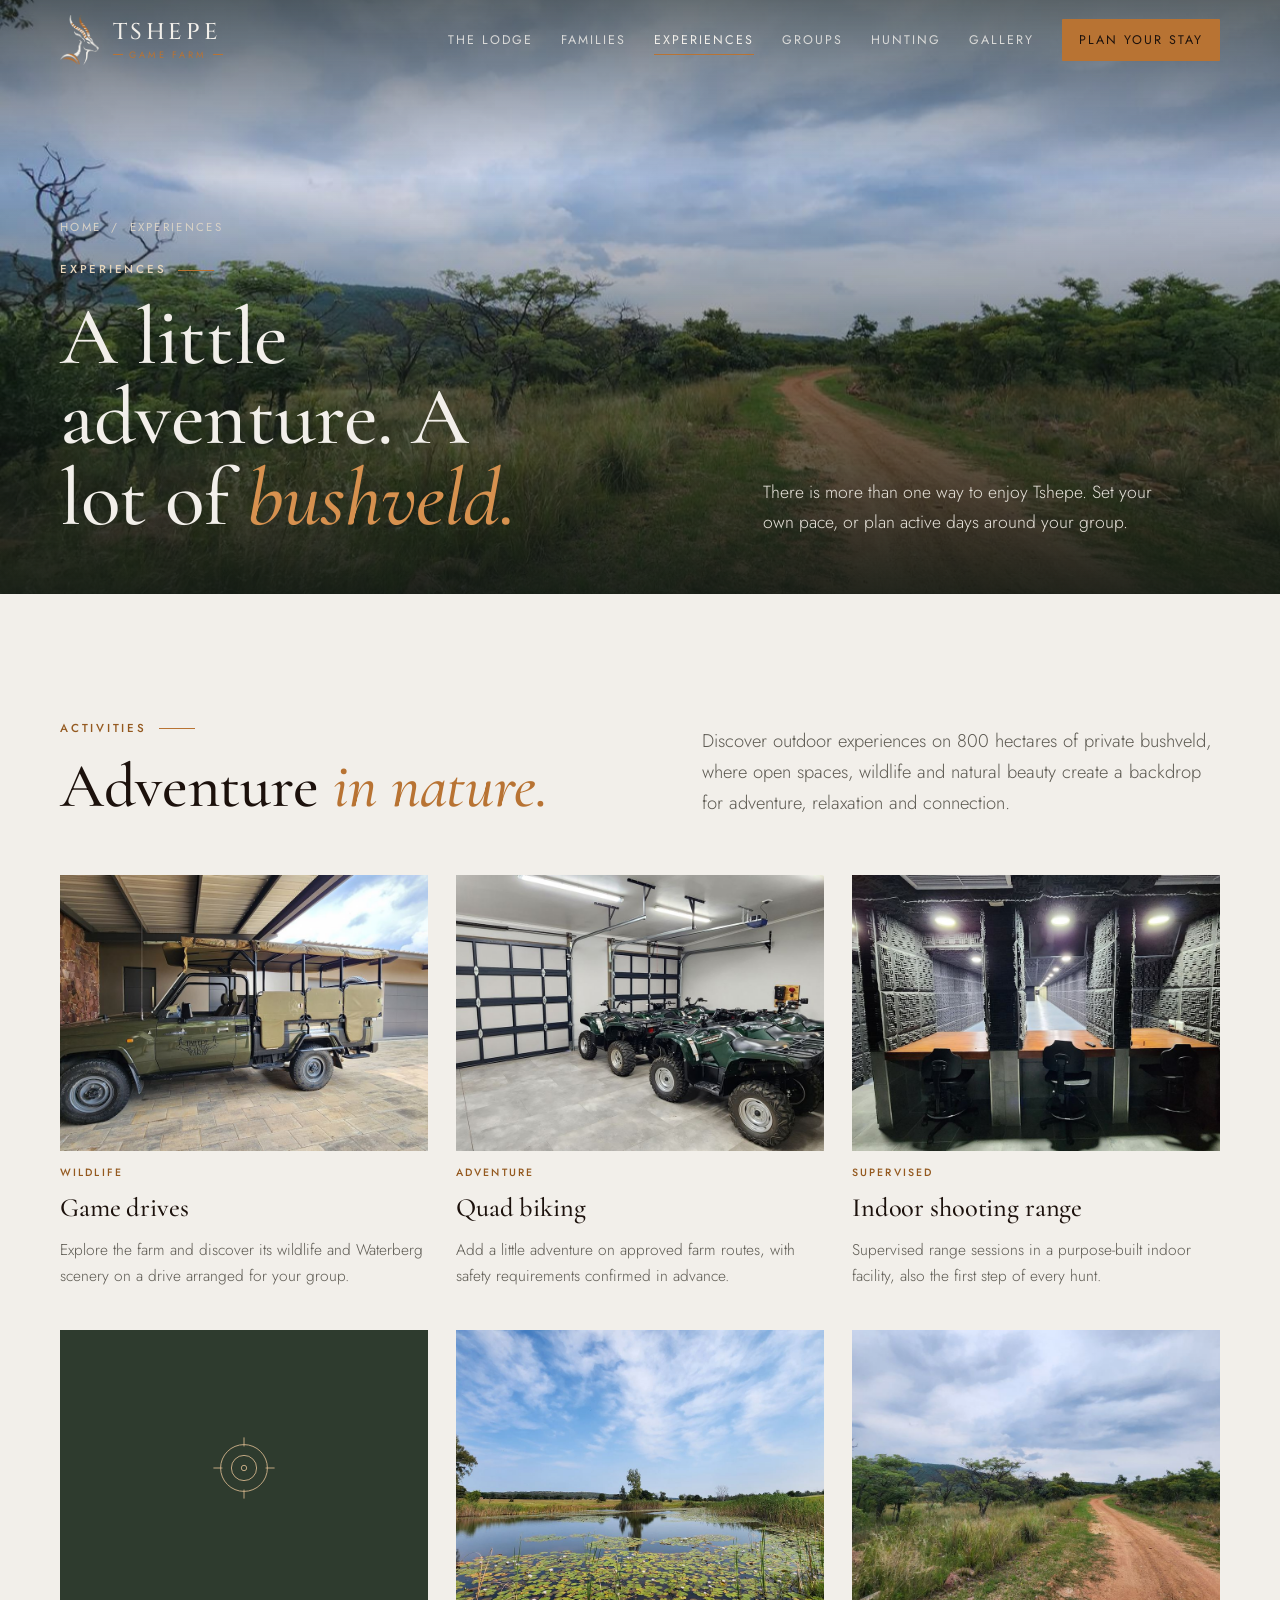
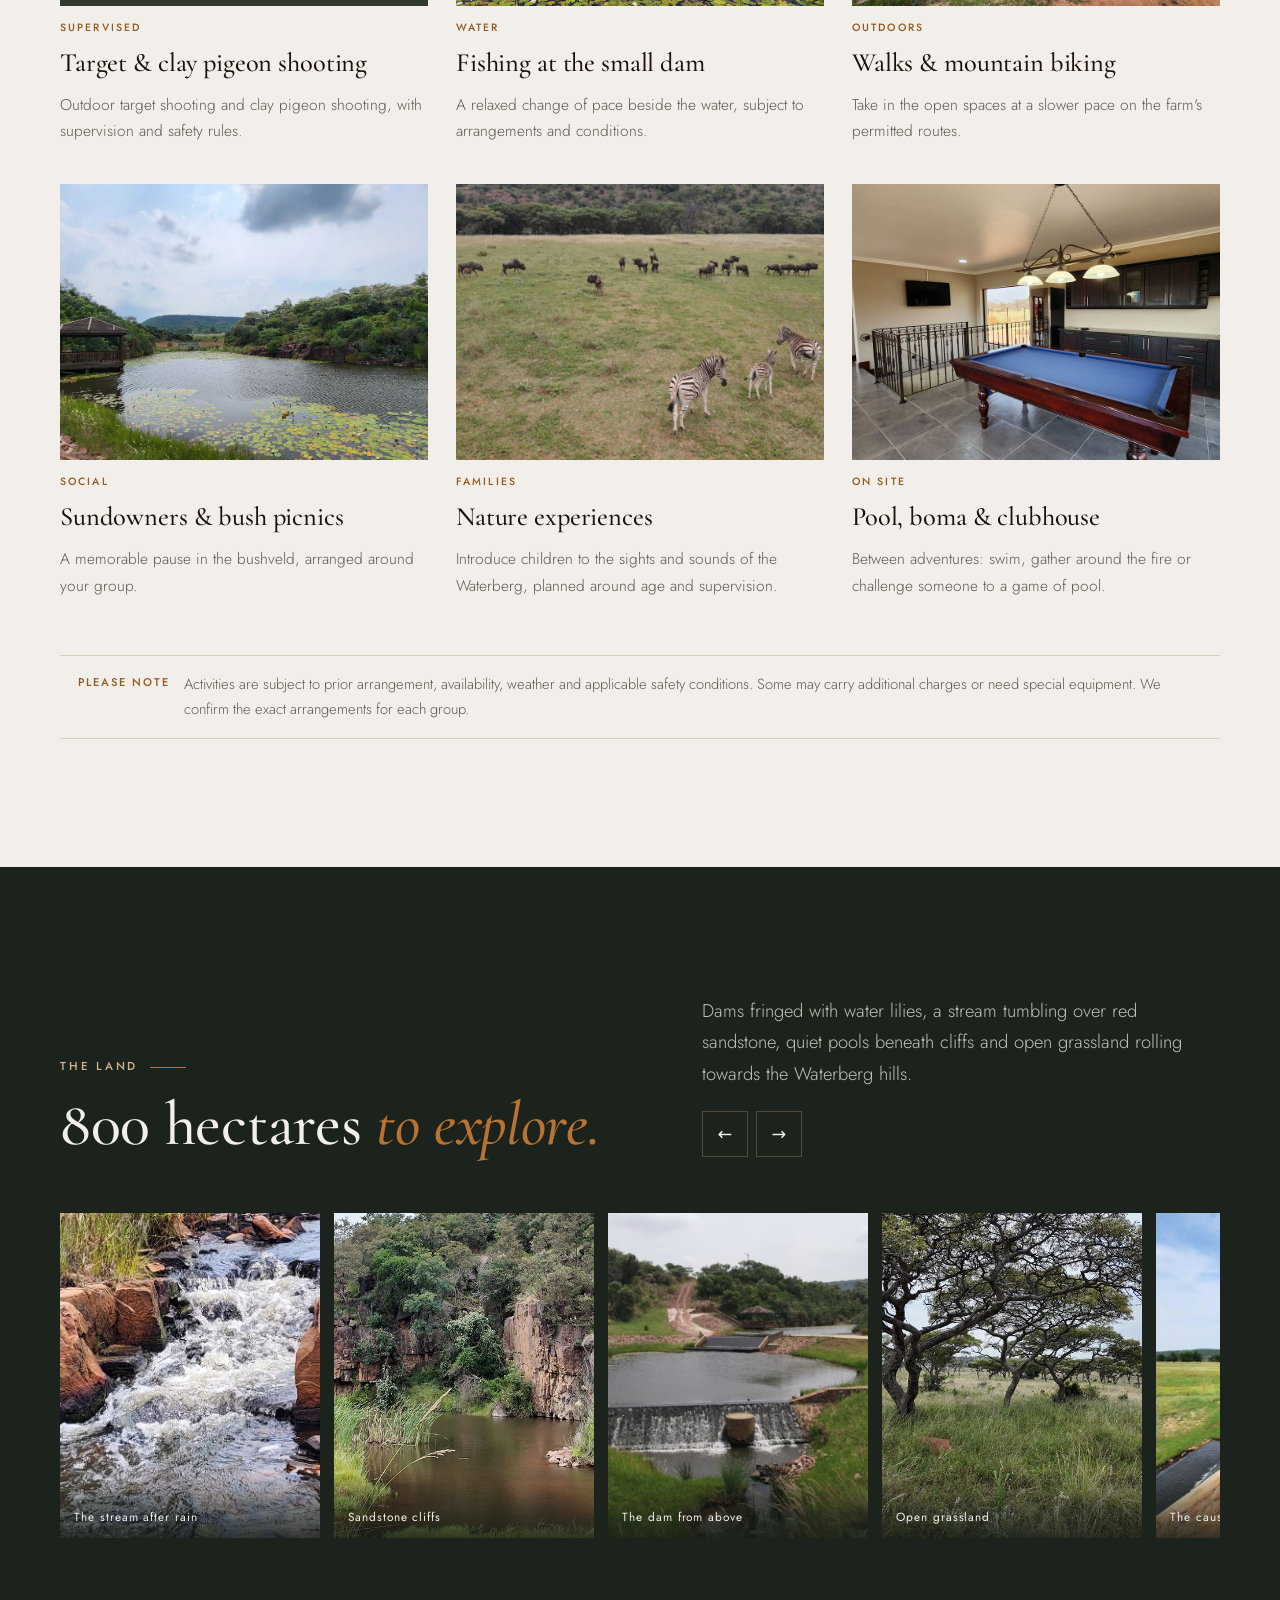
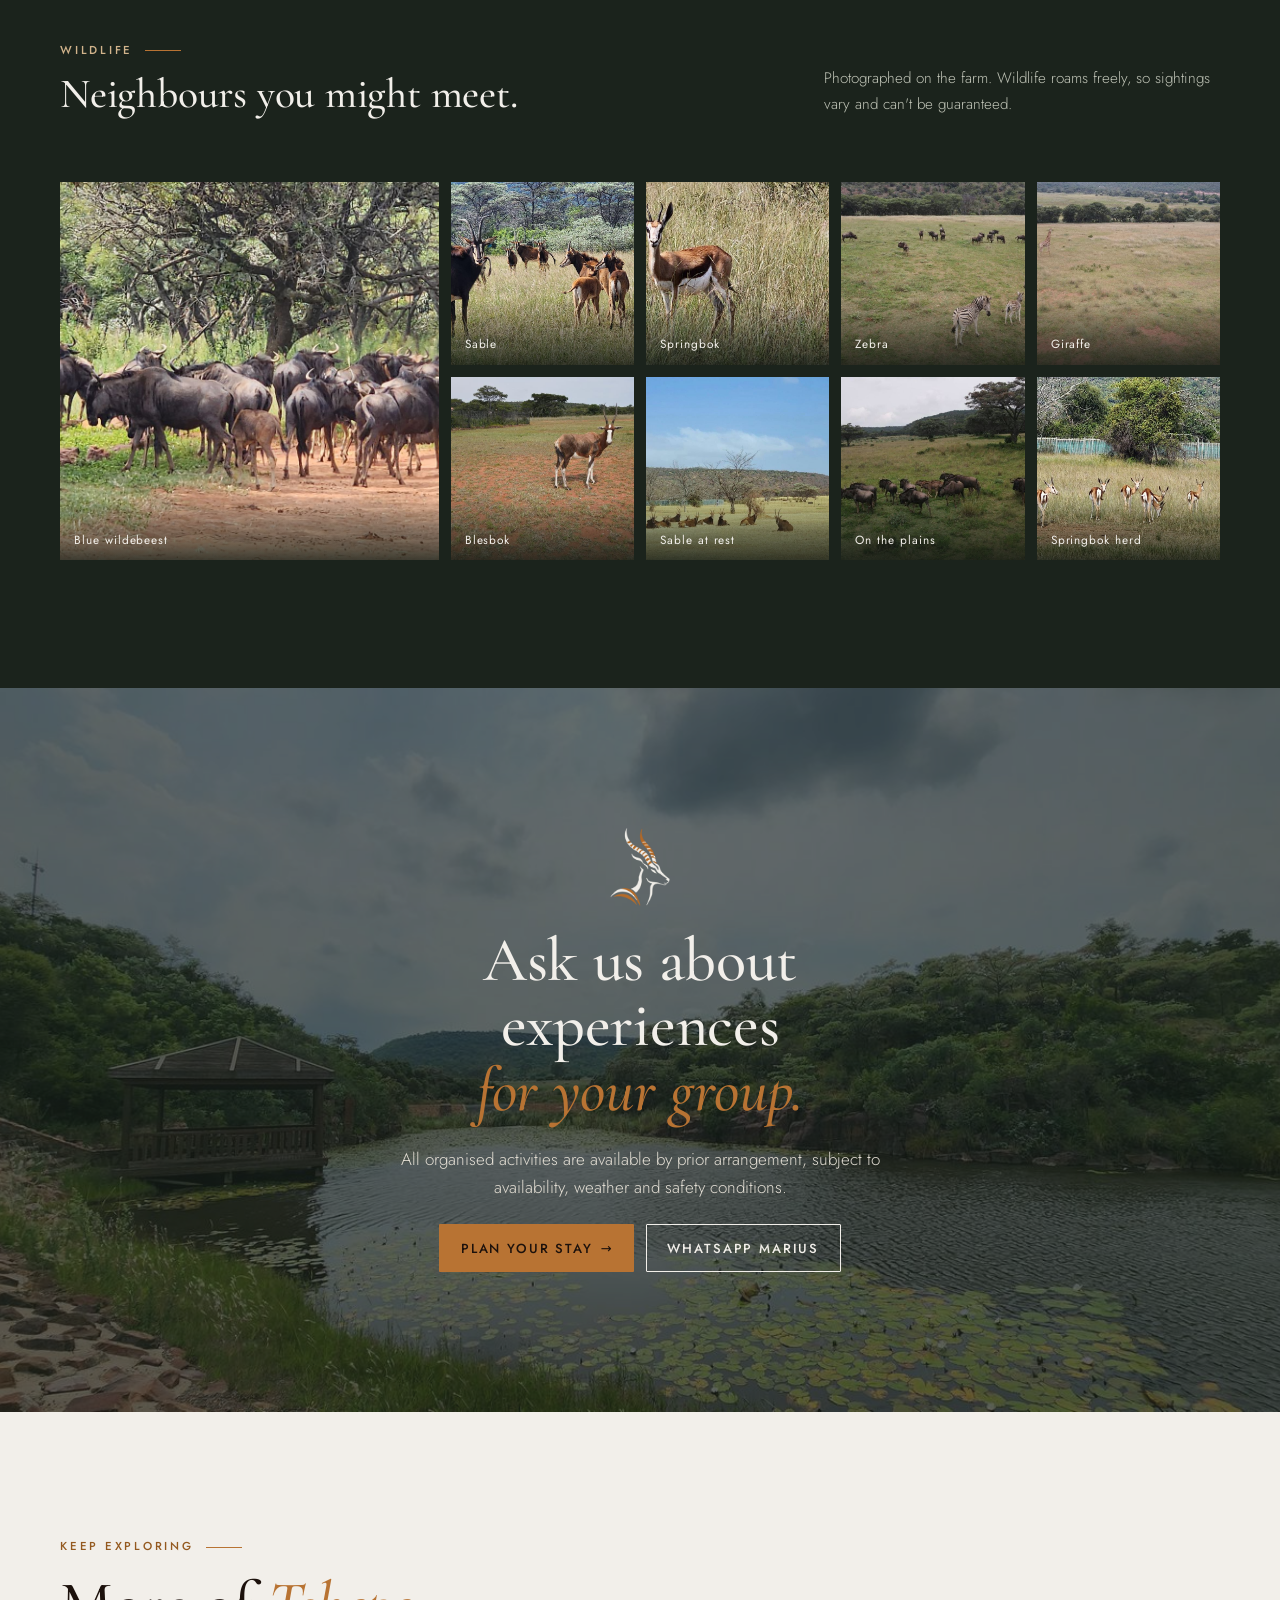
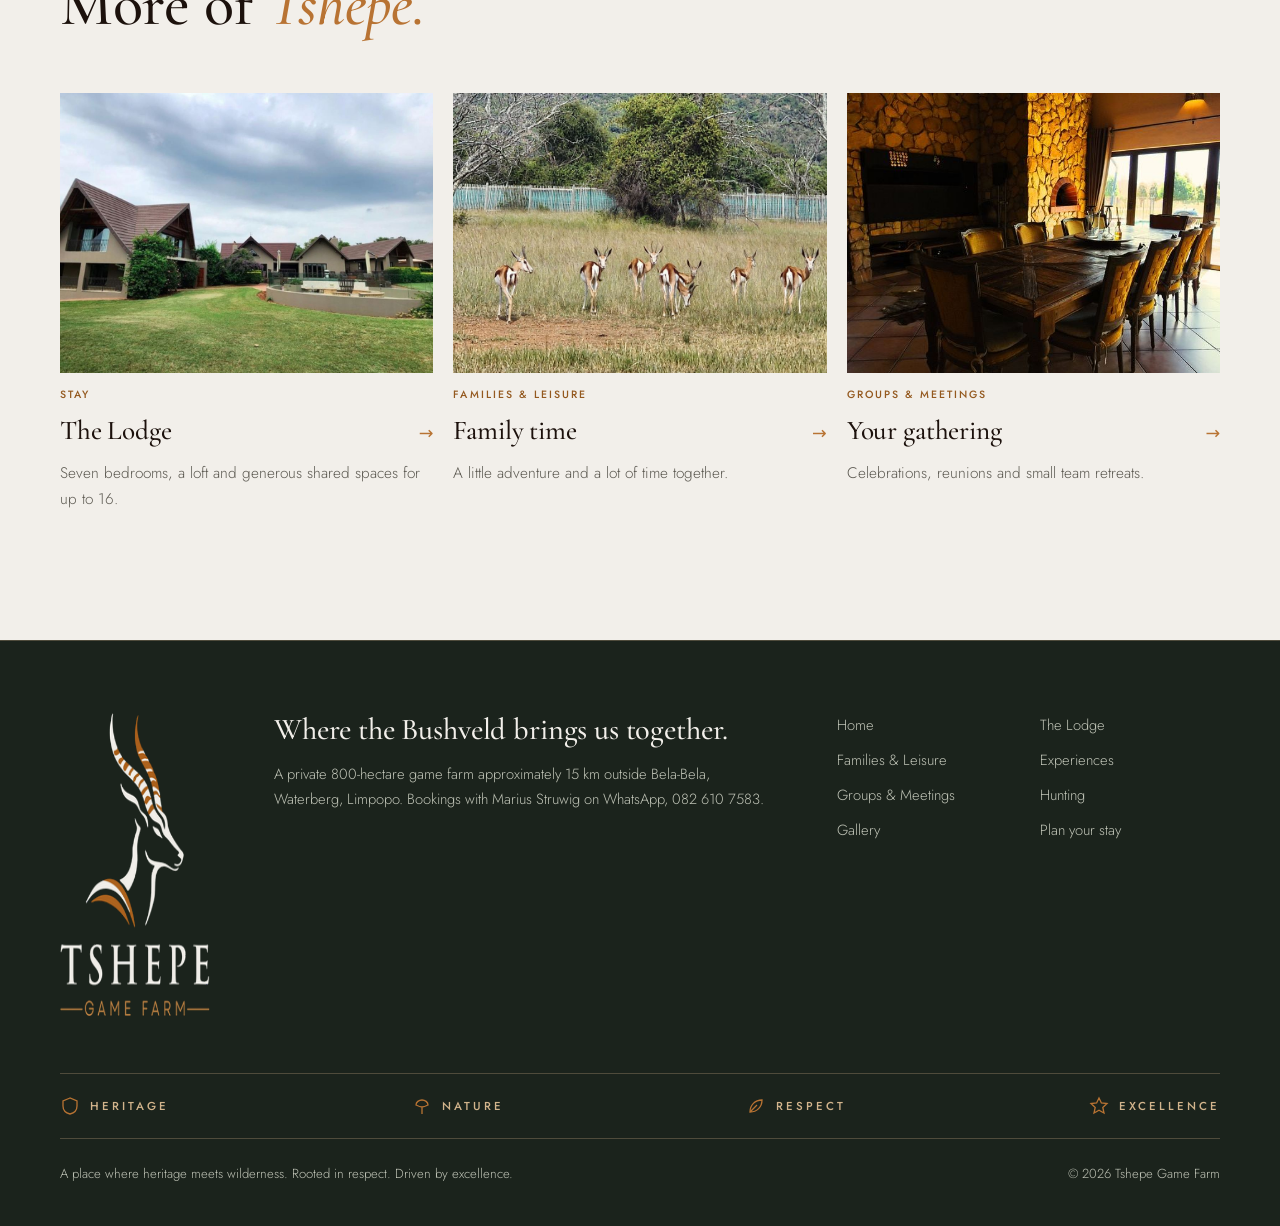
==== experiences.html @ 6b998933 "Add files via upload" ====
<!doctype html>
<html lang="en">
<head>
<meta charset="utf-8">
<meta name="viewport" content="width=device-width, initial-scale=1, viewport-fit=cover">
<title>Experiences · Tshepe Game Farm</title>
<meta name="description" content="Game drives, quad biking, walks, mountain biking, fishing, indoor and outdoor shooting, sundowners and bush picnics on 800 hectares of private Waterberg bushveld.">
<link rel="preconnect" href="https://fonts.googleapis.com">
<link rel="preconnect" href="https://fonts.gstatic.com" crossorigin>
<link rel="stylesheet" href="https://fonts.googleapis.com/css2?family=Cinzel:wght@400;500;600&family=Cormorant+Garamond:ital,wght@0,500;0,600;1,500;1,600&family=Jost:wght@300;400;500&display=swap">
<link rel="stylesheet" href="assets/site.css">
<link rel="icon" type="image/png" href="img/emblem-dark.png">
</head>
<body>
<header class="site-head" id="head">
  <div class="wrap head-row">
    <a class="brand" href="index.html" aria-label="Tshepe Game Farm home"><img src="img/emblem-dark.png" alt="" width="166" height="215"><span><b>TSHEPE</b><small>Game Farm</small></span></a>
    <nav class="nav" aria-label="Main">
      <a href="lodge.html">The Lodge</a>
      <a href="families.html">Families</a>
      <a href="experiences.html" aria-current="page">Experiences</a>
      <a href="groups.html">Groups</a>
      <a href="hunting.html">Hunting</a>
      <a href="gallery.html">Gallery</a>
      <a class="btn btn-copper" href="plan.html">Plan your stay</a>
    </nav>
    <button class="menu-btn" id="menuBtn" aria-expanded="false" aria-controls="drawer"><i></i><span>MENU</span></button>
  </div>
  <div class="drawer" id="drawer" hidden><div class="wrap"><a href="index.html">Home</a><a href="lodge.html">The Lodge</a><a href="families.html">Families</a><a href="experiences.html" aria-current="page">Experiences</a><a href="groups.html">Groups</a><a href="hunting.html">Hunting</a><a href="gallery.html">Gallery</a><a href="plan.html">Plan your stay</a></div></div>
</header>
<main id="top">
<section class="subhero" aria-label="Experiences">
  <img src="img/track.jpg" alt="Red dirt track through bushveld grass and trees" fetchpriority="high">
  <div class="wrap">
    <div>
      <nav class="crumbs" aria-label="Breadcrumb"><a href="index.html">Home</a><span>/</span><span>Experiences</span></nav>
      <span class="eyebrow">Experiences</span>
      <h1>A little adventure. A lot of <em>bushveld.</em></h1>
    </div>
    <p>There is more than one way to enjoy Tshepe. Set your own pace, or plan active days around your group.</p>
  </div>
</section>
<section class="band light" aria-labelledby="actH">
  <div class="wrap">
    <div class="sec-head">
      <div><span class="eyebrow">Activities</span><h2 id="actH">Adventure <em class="ac">in nature.</em></h2></div>
      <p class="lede">Discover outdoor experiences on 800 hectares of private bushveld, where open spaces, wildlife and natural beauty create a backdrop for adventure, relaxation and connection.</p>
    </div>
    <div class="exp-grid">
        <article class="exp"><figure class="ph"><img loading="lazy" src="img/game-vehicle.jpg" alt="Open game-viewing vehicle parked under a carport" width="1200" height="676" loading="lazy"></figure><span class="k">Wildlife</span><h3>Game drives</h3><p>Explore the farm and discover its wildlife and Waterberg scenery on a drive arranged for your group.</p></article>
        <article class="exp"><figure class="ph"><img loading="lazy" src="img/quads.jpg" alt="Row of green quad bikes in the farm garage" width="1200" height="676" loading="lazy"></figure><span class="k">Adventure</span><h3>Quad biking</h3><p>Add a little adventure on approved farm routes, with safety requirements confirmed in advance.</p></article>
        <article class="exp"><figure class="ph"><img loading="lazy" src="img/range.jpg" alt="Indoor shooting range with padded booths and acoustic wall panels" width="1200" height="676" loading="lazy"></figure><span class="k">Supervised</span><h3>Indoor shooting range</h3><p>Supervised range sessions in a purpose-built indoor facility, also the first step of every hunt.</p></article>
        <article class="exp"><figure class="ph icon-only"><svg viewBox="0 0 80 80" aria-hidden="true"><circle cx="40" cy="40" r="26"/><circle cx="40" cy="40" r="14"/><circle cx="40" cy="40" r="3"/><path d="M40 6v10M40 64v10M6 40h10M64 40h10"/></svg></figure><span class="k">Supervised</span><h3>Target &amp; clay pigeon shooting</h3><p>Outdoor target shooting and clay pigeon shooting, with supervision and safety rules.</p></article>
        <article class="exp"><figure class="ph"><img loading="lazy" src="img/lily-dam.jpg" alt="Dam covered in water lilies under a wide sky" width="1400" height="788" loading="lazy"></figure><span class="k">Water</span><h3>Fishing at the small dam</h3><p>A relaxed change of pace beside the water, subject to arrangements and conditions.</p></article>
        <article class="exp"><figure class="ph"><img loading="lazy" src="img/track.jpg" alt="Red dirt track through bushveld grass and trees" width="1200" height="676" loading="lazy"></figure><span class="k">Outdoors</span><h3>Walks &amp; mountain biking</h3><p>Take in the open spaces at a slower pace on the farm's permitted routes.</p></article>
        <article class="exp"><figure class="ph"><img loading="lazy" src="img/gazebo-dam.jpg" alt="Gazebo on the dam wall with hills beyond" width="1200" height="676" loading="lazy"></figure><span class="k">Social</span><h3>Sundowners &amp; bush picnics</h3><p>A memorable pause in the bushveld, arranged around your group.</p></article>
        <article class="exp"><figure class="ph"><img loading="lazy" src="img/zebra.jpg" alt="Zebra and foal on open grassland with wildebeest behind" width="1200" height="674" loading="lazy"></figure><span class="k">Families</span><h3>Nature experiences</h3><p>Introduce children to the sights and sounds of the Waterberg, planned around age and supervision.</p></article>
        <article class="exp"><figure class="ph"><img loading="lazy" src="img/clubhouse.jpg" alt="Clubhouse with pool table" width="1200" height="676" loading="lazy"></figure><span class="k">On site</span><h3>Pool, boma &amp; clubhouse</h3><p>Between adventures: swim, gather around the fire or challenge someone to a game of pool.</p></article>
      </div>
    <div class="note" style="margin-top:56px"><b>Please note</b><span>Activities are subject to prior arrangement, availability, weather and applicable safety conditions. Some may carry additional charges or need special equipment. We confirm the exact arrangements for each group.</span></div>
  </div>
</section>
<section class="band dark deep" aria-labelledby="landH">
  <div class="wrap">
    <div data-rail>
  <div class="sec-head">
    <div><span class="eyebrow">The Land</span><h2>800 hectares <em class="ac">to explore.</em></h2></div>
    <div style="gap:22px"><p class="lede">Dams fringed with water lilies, a stream tumbling over red sandstone, quiet pools beneath cliffs and open grassland rolling towards the Waterberg hills.</p>
    <div class="rail-ctrl"><button type="button" data-prev aria-label="Previous photos">←</button><button type="button" data-next aria-label="Next photos">→</button></div></div>
  </div>
  <div class="land-rail" tabindex="0" aria-label="Photos of the farm landscape">
        <figure class="ph"><img src="img/cascade.jpg" alt="Water cascading over red boulders" width="1200" height="676" loading="lazy" style="object-position:40% 50%"><figcaption>The stream after rain</figcaption></figure>
        <figure class="ph"><img src="img/cliffs.jpg" alt="Pool beneath red sandstone cliffs" width="1000" height="563" loading="lazy"><figcaption>Sandstone cliffs</figcaption></figure>
        <figure class="ph"><img src="img/aerial-weir.jpg" alt="Aerial view of a dam with a stepped weir" width="1400" height="781" loading="lazy" style="object-position:55% 50%"><figcaption>The dam from above</figcaption></figure>
        <figure class="ph"><img src="img/acacia.jpg" alt="Spreading acacia tree in grassland" width="1000" height="563" loading="lazy"><figcaption>Open grassland</figcaption></figure>
        <figure class="ph"><img src="img/causeway.jpg" alt="Causeway crossing beside a dam" width="1200" height="672" loading="lazy"><figcaption>The causeway</figcaption></figure>
        <figure class="ph"><img src="img/river.jpg" alt="Calm river reflecting trees and sky" width="1200" height="674" loading="lazy"><figcaption>Still water</figcaption></figure>
        <figure class="ph"><img src="img/hills.jpg" alt="Grassland with bush-covered hills" width="1400" height="788" loading="lazy"><figcaption>Towards the hills</figcaption></figure>
        <figure class="ph"><img src="img/weir.jpg" alt="Small weir below a rocky ridge" width="1200" height="676" loading="lazy"><figcaption>The weir</figcaption></figure>
      </div>
</div>
    <div class="wild-head">
      <div style="display:flex;flex-direction:column;gap:14px"><span class="eyebrow">Wildlife</span><h3 style="font-size:clamp(1.9rem,3.4vw,2.6rem)">Neighbours you might meet.</h3></div>
      <p class="muted" style="max-width:44ch;font-size:.95rem">Photographed on the farm. Wildlife roams freely, so sightings vary and can't be guaranteed.</p>
    </div>
    <div class="wild">
        <figure class="ph"><img src="img/wildebeest.jpg" alt="Herd of blue wildebeest gathered under trees" width="1400" height="788" loading="lazy"><figcaption>Blue wildebeest</figcaption></figure>
        <figure class="ph"><img src="img/sable-herd.jpg" alt="Sable antelope with a herd of females" width="1200" height="676" loading="lazy"><figcaption>Sable</figcaption></figure>
        <figure class="ph"><img src="img/springbok.jpg" alt="Springbok in tall grass" width="1000" height="563" loading="lazy"><figcaption>Springbok</figcaption></figure>
        <figure class="ph"><img src="img/zebra.jpg" alt="Zebra mare and foal" width="1200" height="674" loading="lazy"><figcaption>Zebra</figcaption></figure>
        <figure class="ph"><img src="img/giraffe.jpg" alt="Giraffe on open grassland" width="1000" height="562" loading="lazy"><figcaption>Giraffe</figcaption></figure>
        <figure class="ph"><img src="img/blesbok.jpg" alt="Blesbok on red earth" width="1000" height="562" loading="lazy"><figcaption>Blesbok</figcaption></figure>
        <figure class="ph"><img src="img/sable-rest.jpg" alt="Sable resting in a sunny clearing" width="1200" height="672" loading="lazy"><figcaption>Sable at rest</figcaption></figure>
        <figure class="ph"><img src="img/wildebeest-plain.jpg" alt="Wildebeest grazing on the plains" width="1200" height="667" loading="lazy"><figcaption>On the plains</figcaption></figure>
        <figure class="ph"><img src="img/springbok-herd.jpg" alt="Springbok herd" width="1200" height="676" loading="lazy"><figcaption>Springbok herd</figcaption></figure>
      </div>
  </div>
</section>
<section class="cta-band" aria-label="Plan your stay">
  <img src="img/gazebo-dam.jpg" alt="" loading="lazy">
  <div class="wrap">
    <img src="img/emblem-dark.png" alt="" width="60" style="width:60px">
    <h2>Ask us about experiences <em class="ac">for your group.</em></h2>
    <p>All organised activities are available by prior arrangement, subject to availability, weather and safety conditions.</p>
    <div class="hero-actions">
      <a class="btn btn-copper arrow" href="plan.html">Plan your stay</a>
      <a class="btn btn-line" href="https://wa.me/27826107583" target="_blank" rel="noopener">WhatsApp Marius</a>
    </div>
  </div>
</section>
<section class="band light" aria-labelledby="moreH">
  <div class="wrap">
    <div class="sec-head"><div><span class="eyebrow">Keep exploring</span><h2 id="moreH">More of <em class="ac">Tshepe.</em></h2></div></div>
    <div class="cards"><a class="card wide" href="lodge.html"><figure class="ph"><img src="img/lodge-front.jpg" alt="The lodge across the lawn" loading="lazy"></figure><span class="k">Stay</span><h3>The Lodge</h3><p>Seven bedrooms, a loft and generous shared spaces for up to 16.</p></a><a class="card wide" href="families.html"><figure class="ph"><img src="img/springbok-herd.jpg" alt="Springbok in the grassland" loading="lazy"></figure><span class="k">Families &amp; leisure</span><h3>Family time</h3><p>A little adventure and a lot of time together.</p></a><a class="card wide" href="groups.html"><figure class="ph"><img src="img/dining.jpg" alt="Long dining table" loading="lazy"></figure><span class="k">Groups &amp; meetings</span><h3>Your gathering</h3><p>Celebrations, reunions and small team retreats.</p></a></div>
  </div>
</section>
</main>
<footer>
  <div class="wrap">
    <div class="foot">
      <img class="logo" src="img/logo-dark.png" alt="Tshepe Game Farm" width="251" height="304" loading="lazy">
      <div>
        <h4>Where the Bushveld brings us together.</h4>
        <p>A private 800-hectare game farm approximately 15 km outside Bela-Bela, Waterberg, Limpopo. Bookings with Marius Struwig on WhatsApp, 082 610 7583.</p>
      </div>
      <nav aria-label="Footer"><a href="index.html">Home</a><a href="lodge.html">The Lodge</a><a href="families.html">Families &amp; Leisure</a><a href="experiences.html">Experiences</a><a href="groups.html">Groups &amp; Meetings</a><a href="hunting.html">Hunting</a><a href="gallery.html">Gallery</a><a href="plan.html">Plan your stay</a></nav>
    </div>
    <div class="values">
      <span><svg viewBox="0 0 20 20" aria-hidden="true"><path d="M10 2 3 5v5c0 4 3 7 7 8 4-1 7-4 7-8V5z"/></svg>Heritage</span>
      <span><svg viewBox="0 0 20 20" aria-hidden="true"><path d="M10 18v-7M4 9c0-3 3-5 6-5s6 2 6 5c-2 1-4 2-6 2S6 10 4 9z"/></svg>Nature</span>
      <span><svg viewBox="0 0 20 20" aria-hidden="true"><path d="M4 16c0-7 5-12 12-12 0 7-5 12-12 12zM4 16l7-7"/></svg>Respect</span>
      <span><svg viewBox="0 0 20 20" aria-hidden="true"><path d="m10 2 2.4 5 5.6.6-4.2 3.8 1.2 5.6L10 14.2 5 17l1.2-5.6L2 7.6 7.6 7z"/></svg>Excellence</span>
    </div>
    <div class="legal"><span>A place where heritage meets wilderness. Rooted in respect. Driven by excellence.</span><span>© 2026 Tshepe Game Farm</span></div>
  </div>
</footer>
<div class="mbar" id="mbar">
  <a class="btn btn-line" href="https://wa.me/27826107583" target="_blank" rel="noopener" style="color:var(--cream)">WhatsApp</a>
  <a class="btn btn-copper" href="plan.html">Plan your stay</a>
</div>

<script src="assets/site.js"></script>
</body>
</html>
---- assets/site.css ----
/* Layout: follows the Tshepe CI and brochures. Dark bushveld-green bands alternate with natural cream panels, thin copper rules, Trajan-style wordmark,
   classical serif headlines with a copper italic accent word, light geometric body. Real farm photography carries every section. */
:root{
  --charcoal:#1a1a1a; --green:#2e3b2e; --green-deep:#232d24; --green-ink:#1b231c; --copper:#b87333; --copper-ink:#94591f;
  --tan:#d2b48c; --cream:#f2efea; --cream-2:#e9e3d8; --brown:#1c110c;
  --on-dark:#f2efea; --on-dark-muted:#bfc3b6; --on-light:#1c110c; --on-light-muted:#5d5a52;
  --rule-dark:rgba(210,180,140,.28); --rule-light:#d9cfbf;
  --f-brand:"Cinzel","Trajan Pro",Georgia,serif;
  --f-head:"Cormorant Garamond","Cormorant",Garamond,Georgia,serif;
  --f-body:"Jost","Garet","Futura","Century Gothic",system-ui,sans-serif;
  --wrap:1240px; --ease:cubic-bezier(.2,.7,.2,1);
  color-scheme:dark;
}
*{box-sizing:border-box}
[hidden]{display:none!important}
html{scroll-behavior:smooth;scroll-padding-top:84px}
body{background:var(--green-ink);color:var(--on-dark);font:300 1.0625rem/1.7 var(--f-body);-webkit-font-smoothing:antialiased}
body::before{content:"";position:fixed;inset:0 0 auto;height:env(safe-area-inset-top,0px);z-index:80;background:var(--green-ink)}
img{display:block;max-width:100%}
.wrap{max-width:var(--wrap);margin:0 auto;padding-left:max(18px,env(safe-area-inset-left,0px));padding-right:max(18px,env(safe-area-inset-right,0px))}
@media (min-width:760px){.wrap{padding-left:max(40px,env(safe-area-inset-left,0px));padding-right:max(40px,env(safe-area-inset-right,0px))}}
h1,h2,h3,h4{font-family:var(--f-head);font-weight:500;line-height:1.04;margin:0;text-wrap:balance;letter-spacing:-.005em}
h2{font-size:clamp(2.3rem,5vw,3.9rem)}
h3{font-size:clamp(1.5rem,2.2vw,1.9rem);line-height:1.1}
em.ac{font-style:italic;color:var(--accent,var(--copper))}
p{margin:0}
a{color:inherit}
:focus-visible{outline:2px solid var(--copper);outline-offset:3px}
@media (prefers-reduced-motion:reduce){html{scroll-behavior:auto}*,*::before,*::after{animation:none!important;transition:none!important}}

/* bands */
.dark{background:var(--green);color:var(--on-dark);--muted:var(--on-dark-muted);--rule:var(--rule-dark);--accent:var(--copper);--label:var(--tan);color-scheme:dark}
.deep{background:var(--green-ink)}
.light{background:var(--cream);color:var(--on-light);--muted:var(--on-light-muted);--rule:var(--rule-light);--accent:var(--copper);--label:var(--copper-ink);color-scheme:light}
.band{padding-block:clamp(72px,10vw,128px)}
.pattern{background-image:url("data:image/svg+xml,%3Csvg xmlns='http://www.w3.org/2000/svg' width='64' height='72' viewBox='0 0 64 72'%3E%3Cg fill='none' stroke='%23b87333' stroke-opacity='.16' stroke-width='1'%3E%3Cpath d='M16 6c5 6 5 14 0 20c-5-6-5-14 0-20z'/%3E%3Cpath d='M48 42c5 6 5 14 0 20c-5-6-5-14 0-20z'/%3E%3C/g%3E%3C/svg%3E")}

.eyebrow{display:inline-flex;align-items:center;gap:12px;font:500 .72rem/1.2 var(--f-body);letter-spacing:.24em;text-transform:uppercase;color:var(--label)}
.eyebrow::after{content:"";width:36px;height:1px;background:var(--accent)}
.lede{font-size:1.15rem;color:var(--muted);max-width:58ch}
.muted{color:var(--muted)}
.tagline{font:400 .76rem/1.6 var(--f-body);letter-spacing:.28em;text-transform:uppercase;color:var(--label)}
.btn{display:inline-flex;align-items:center;justify-content:center;gap:.6em;min-height:48px;padding:.85em 1.6em;font:500 .82rem/1 var(--f-body);letter-spacing:.14em;text-transform:uppercase;text-decoration:none;border:1px solid transparent;border-radius:1px;cursor:pointer;transition:background .25s,color .25s,border-color .25s,transform .25s var(--ease)}
.btn svg{width:16px;height:16px}
.btn-copper{background:var(--copper);color:var(--brown)}
.btn-copper:hover{background:#c8834a}
.btn-green{background:var(--green);color:var(--cream)}
.btn-green:hover{background:var(--green-deep)}
.btn-line{border-color:currentColor;color:inherit;background:transparent}
.btn-line:hover{background:rgba(242,239,234,.1)}
.light .btn-line:hover{background:rgba(28,17,12,.06)}
.arrow::after{content:"→";font-family:var(--f-body);letter-spacing:0;transition:transform .25s var(--ease)}
.arrow:hover::after{transform:translateX(4px)}
.note{display:flex;gap:14px;align-items:flex-start;padding:16px 18px;border-top:1px solid var(--rule);border-bottom:1px solid var(--rule);font-size:.92rem;color:var(--muted)}
.note b{flex:none;font:500 .7rem/1.9 var(--f-body);letter-spacing:.18em;text-transform:uppercase;color:var(--label)}
@media (max-width:560px){.note{flex-direction:column;gap:2px}}
.sec-head{display:grid;grid-template-columns:minmax(0,1.1fr) minmax(0,1fr);gap:22px 72px;align-items:end;margin-bottom:56px}
.sec-head > div{display:flex;flex-direction:column;gap:18px}
@media (max-width:860px){.sec-head{grid-template-columns:1fr;margin-bottom:40px}}
.ph{position:relative;overflow:hidden;background:var(--green-deep);margin:0}
.ph img{width:100%;height:100%;object-fit:cover;transition:transform 1.2s var(--ease)}
.ph:hover img{transform:scale(1.035)}
.ph figcaption{position:absolute;left:0;right:0;bottom:0;padding:36px 14px 12px;background:linear-gradient(transparent,rgba(20,26,20,.82));color:var(--cream);font:400 .74rem/1.4 var(--f-body);letter-spacing:.08em}

/* header */
.site-head{position:fixed;top:env(safe-area-inset-top,0px);left:0;right:0;z-index:70;transition:background .35s,border-color .35s,backdrop-filter .35s;border-bottom:1px solid transparent}
.site-head.solid{background:rgba(27,35,28,.94);backdrop-filter:blur(12px);border-bottom-color:var(--rule-dark)}
.head-row{display:flex;align-items:center;justify-content:space-between;gap:20px;min-height:80px}
.brand{display:flex;align-items:center;gap:14px;text-decoration:none;color:var(--cream)}
.brand img{height:50px;width:auto}
.brand span{display:flex;flex-direction:column;line-height:1}
.brand b{font:500 1.42rem/1 var(--f-brand);letter-spacing:.16em}
.brand small{display:flex;align-items:center;gap:6px;font:400 .58rem/1 var(--f-body);letter-spacing:.32em;text-transform:uppercase;color:var(--copper);margin-top:7px}
.brand small::before,.brand small::after{content:"";width:10px;height:1px;background:var(--copper)}
.nav{display:flex;align-items:center;gap:28px}
.nav a{font:400 .78rem var(--f-body);letter-spacing:.16em;text-transform:uppercase;text-decoration:none;color:rgba(242,239,234,.82);position:relative;padding-block:6px}
.nav a:not(.btn)::after{content:"";position:absolute;left:0;right:100%;bottom:0;height:1px;background:var(--copper);transition:right .3s var(--ease)}
.nav a:not(.btn):hover{color:var(--cream)}
.nav a:not(.btn):hover::after,.nav a.on::after{right:0}
.nav .btn{min-height:42px;padding:.7em 1.3em;color:var(--brown)}
.menu-btn{display:none;align-items:center;gap:10px;background:none;border:1px solid rgba(242,239,234,.4);color:var(--cream);min-height:42px;padding:0 14px;font:500 .72rem var(--f-body);letter-spacing:.2em;cursor:pointer}
.menu-btn i{display:block;width:18px;height:1px;background:currentColor;box-shadow:0 5px 0 currentColor,0 -5px 0 currentColor}
.drawer{background:var(--green-ink);border-top:1px solid var(--rule-dark);padding-block:8px 24px}
.drawer a{display:flex;justify-content:space-between;padding:15px 0;border-bottom:1px solid var(--rule-dark);text-decoration:none;font:500 1.5rem var(--f-head)}
.drawer a::after{content:"→";font:300 1rem var(--f-body);color:var(--copper)}
@media (max-width:1100px){.nav{display:none}.menu-btn{display:inline-flex}.site-head{background:rgba(27,35,28,.94)}}

/* hero */
.hero{position:relative;min-height:max(600px,min(100svh,980px));display:flex;align-items:flex-end;overflow:hidden;background:var(--green-ink);color:var(--cream)}
.slides{position:absolute;inset:0}
.slide{position:absolute;inset:0;opacity:0;transition:opacity 1.6s ease}
.slide.on{opacity:1}
.slide img{width:100%;height:100%;object-fit:cover;transform:scale(1.08);transition:transform 9s linear}
.slide.on img{transform:scale(1)}
.hero::after{content:"";position:absolute;inset:0;background:linear-gradient(180deg,rgba(20,27,21,.55) 0%,rgba(20,27,21,0) 26%,rgba(20,27,21,.1) 50%,rgba(20,27,21,.82) 82%,rgba(20,27,21,.95) 100%);pointer-events:none}
.hero .wrap{position:relative;z-index:2;width:100%;padding-block:150px 40px}
.hero-grid{display:grid;grid-template-columns:minmax(0,1.5fr) minmax(0,1fr);gap:32px 64px;align-items:end}
.hero .emblem{width:84px;margin-bottom:22px}
.hero h1{font-size:clamp(3rem,7.6vw,6.4rem);line-height:.98;max-width:12ch}
.hero h1 em{font-style:italic;color:#d7914f}
.hero .tagline{margin-top:26px;color:#e7d6bc}
.hero-side{display:flex;flex-direction:column;gap:22px;padding-bottom:6px}
.hero-side p{font-size:1.1rem;color:#e6e2da;max-width:40ch}
.hero-actions{display:flex;flex-wrap:wrap;gap:12px}
.hero-foot{position:relative;z-index:2;display:flex;flex-wrap:wrap;justify-content:space-between;align-items:center;gap:16px;margin-top:56px;padding-top:20px;border-top:1px solid rgba(242,239,234,.22);font:400 .72rem/1.4 var(--f-body);letter-spacing:.2em;text-transform:uppercase;color:#d8d2c6}
.dots{display:flex;gap:14px;align-items:center}
.dots button{display:flex;align-items:center;gap:10px;background:none;border:0;color:inherit;font:inherit;letter-spacing:inherit;cursor:pointer;padding:6px 0;opacity:.6}
.dots button::before{content:"";width:22px;height:1px;background:currentColor;transition:width .4s var(--ease),background .4s}
.dots button[aria-current="true"]{opacity:1}
.dots button[aria-current="true"]::before{width:44px;background:var(--copper)}
.dots .lbl{display:none}
.dots button[aria-current="true"] .lbl{display:inline}
@media (max-width:900px){.hero-grid{grid-template-columns:1fr}.hero .wrap{padding-top:120px}}
@media (max-width:560px){.dots .lbl{display:none!important}.hero .emblem{width:54px;margin-bottom:16px}.hero::after{background:linear-gradient(180deg,rgba(20,27,21,.55) 0%,rgba(20,27,21,.45) 30%,rgba(20,27,21,.85) 60%,rgba(20,27,21,.96) 100%)}}

/* intro */
.intro{display:grid;grid-template-columns:minmax(0,1fr) minmax(0,1fr);gap:56px 88px;align-items:center}
.intro-copy{display:flex;flex-direction:column;gap:22px}
.intro-copy p{color:var(--muted)}
.intro-copy p.big{font:500 clamp(1.4rem,2.2vw,1.75rem)/1.35 var(--f-head);color:var(--on-light)}
.intro-media{display:grid;grid-template-columns:1.2fr 1fr;grid-template-rows:auto auto;gap:12px}
.intro-media .ph:first-child{grid-row:span 2;aspect-ratio:3/4}
.intro-media .ph:not(:first-child){aspect-ratio:4/3}
.icons{display:grid;grid-template-columns:repeat(4,minmax(0,1fr));margin-top:72px;border-top:1px solid var(--rule);border-bottom:1px solid var(--rule)}
.icons div{display:flex;flex-direction:column;align-items:center;text-align:center;gap:12px;padding:30px 14px}
.icons div+div{border-left:1px solid var(--rule)}
.icons svg{width:38px;height:38px;fill:none;stroke:var(--copper);stroke-width:1.3;stroke-linecap:round;stroke-linejoin:round}
.icons strong{font:500 .74rem/1.5 var(--f-body);letter-spacing:.16em;text-transform:uppercase}
@media (max-width:900px){.intro{grid-template-columns:1fr}.icons{grid-template-columns:1fr 1fr}.icons div:nth-child(3){border-left:0}.icons div:nth-child(n+3){border-top:1px solid var(--rule)}}

/* audience switcher */
.aud-tabs{display:flex;flex-wrap:wrap;gap:0;border-bottom:1px solid var(--rule);margin-bottom:44px}
.aud-tabs button{background:none;border:0;color:var(--muted);font:500 .8rem var(--f-body);letter-spacing:.16em;text-transform:uppercase;padding:16px 22px 18px;cursor:pointer;position:relative}
.aud-tabs button:first-child{padding-left:0}
.aud-tabs button::after{content:"";position:absolute;left:22px;right:22px;bottom:-1px;height:2px;background:var(--copper);transform:scaleX(0);transition:transform .35s var(--ease)}
.aud-tabs button:first-child::after{left:0}
.aud-tabs button[aria-selected="true"]{color:var(--on-dark)}
.aud-tabs button[aria-selected="true"]::after{transform:scaleX(1)}
.aud-panel{display:grid;grid-template-columns:minmax(0,1.15fr) minmax(0,1fr);gap:40px 72px;align-items:center}
.aud-panel .ph{aspect-ratio:5/4}
.aud-copy{display:flex;flex-direction:column;gap:20px}
.aud-copy p{color:var(--muted)}
.aud-list{list-style:none;margin:6px 0 0;padding:0;border-top:1px solid var(--rule)}
.aud-list li{display:flex;gap:14px;align-items:baseline;padding:12px 0;border-bottom:1px solid var(--rule);font-size:.98rem}
.aud-list li::before{content:"";flex:none;width:6px;height:6px;border:1px solid var(--copper);transform:rotate(45deg) translateY(-2px)}
@media (max-width:900px){.aud-panel{grid-template-columns:1fr}.aud-tabs button{padding:14px 14px 16px}.aud-tabs button::after{left:14px;right:14px}}
@media (max-width:560px){.aud-tabs{flex-wrap:nowrap;overflow-x:auto;scrollbar-width:none}.aud-tabs button{white-space:nowrap}}

/* lodge */
.lodge-mosaic{display:grid;grid-template-columns:repeat(12,minmax(0,1fr));grid-auto-rows:clamp(110px,13vw,170px);gap:12px}
.m1{grid-column:1/8;grid-row:span 3}.m2{grid-column:8/13;grid-row:span 2}.m3{grid-column:8/13;grid-row:span 2}.m4{grid-column:1/5;grid-row:span 2}.m5{grid-column:5/8;grid-row:span 2}
@media (max-width:760px){.lodge-mosaic{grid-template-columns:1fr 1fr;grid-auto-rows:150px}.m1{grid-column:1/-1;grid-row:span 2}.m2,.m3,.m4,.m5{grid-column:span 1;grid-row:span 1}}
.lodge-detail{display:grid;grid-template-columns:minmax(0,1fr) minmax(0,1.1fr);gap:48px 80px;margin-top:72px;align-items:start}
@media (max-width:900px){.lodge-detail{grid-template-columns:1fr}}
.lodge-detail .copy{display:flex;flex-direction:column;gap:18px}
.lodge-detail .copy p{color:var(--muted)}
.beds{border:1px solid var(--rule);padding:26px;display:flex;flex-direction:column;gap:18px;background:rgba(255,255,255,.35)}
.beds-head{display:flex;justify-content:space-between;align-items:baseline;gap:12px;flex-wrap:wrap}
.beds-head strong{font:500 2.6rem/1 var(--f-head)}
.beds-head strong small{font:400 .9rem var(--f-body);color:var(--muted);margin-left:6px}
.rooms{display:grid;grid-template-columns:repeat(4,minmax(0,1fr));gap:8px}
.room{border:1px solid var(--rule);padding:12px 10px 10px;display:flex;flex-direction:column;gap:10px;background:var(--cream);font:500 .66rem var(--f-body);letter-spacing:.14em;text-transform:uppercase;color:var(--muted)}
.room.loft{border-style:dashed}
.room .pp{display:flex;gap:6px}
.room .pp i{width:16px;height:16px;border-radius:50%;border:1px solid var(--copper)}
.room .pp i.f{background:var(--copper)}
.beds .legend{font-size:.84rem;color:var(--muted)}
.amen{display:grid;grid-template-columns:1fr 1fr;gap:0 32px;margin-top:8px}
.amen div{padding:14px 0;border-bottom:1px solid var(--rule)}
.amen dt{font:500 .68rem var(--f-body);letter-spacing:.18em;text-transform:uppercase;color:var(--label)}
.amen dd{margin:4px 0 0;font-size:.95rem}
@media (max-width:520px){.amen{grid-template-columns:1fr}.rooms{grid-template-columns:repeat(2,minmax(0,1fr))}}

/* shared spaces */
.spaces-hero{position:relative;min-height:clamp(440px,64vw,720px);display:flex;align-items:flex-end;color:var(--cream);overflow:hidden}
.spaces-hero > img{position:absolute;inset:0;width:100%;height:100%;object-fit:cover}
.spaces-hero::after{content:"";position:absolute;inset:0;background:linear-gradient(90deg,rgba(20,27,21,.88) 0%,rgba(20,27,21,.55) 45%,rgba(20,27,21,0) 75%),linear-gradient(0deg,rgba(20,27,21,.6),transparent 40%)}
.spaces-hero .wrap{position:relative;z-index:1;width:100%;padding-block:80px}
.spaces-hero .box{max-width:520px;display:flex;flex-direction:column;gap:18px}
.spaces-hero p{color:#e2ddd3}
.spaces-strip{display:grid;grid-template-columns:repeat(5,minmax(0,1fr));gap:12px;margin-top:12px}
.spaces-strip .ph{aspect-ratio:4/5}
@media (max-width:860px){.spaces-strip{grid-template-columns:repeat(2,minmax(0,1fr))}.spaces-strip .ph:last-child{grid-column:1/-1;aspect-ratio:16/9}}

/* experiences */
.exp-grid{display:grid;grid-template-columns:repeat(3,minmax(0,1fr));gap:40px 28px}
.exp{display:flex;flex-direction:column;gap:14px}
.exp .ph{aspect-ratio:4/3}
.exp .ph.icon-only{display:flex;align-items:center;justify-content:center;background:var(--green)}
.exp .ph.icon-only svg{width:72px;height:72px;stroke:var(--tan);fill:none;stroke-width:1}
.exp h3{font-size:1.65rem}
.exp p{color:var(--muted);font-size:.97rem}
.exp .k{font:500 .66rem var(--f-body);letter-spacing:.2em;text-transform:uppercase;color:var(--label)}
@media (max-width:900px){.exp-grid{grid-template-columns:1fr 1fr}}
@media (max-width:560px){.exp-grid{grid-template-columns:1fr}}

/* land */
.land-rail{display:grid;grid-auto-flow:column;grid-auto-columns:minmax(260px,32%);gap:14px;overflow-x:auto;scroll-snap-type:x mandatory;padding-bottom:18px;scrollbar-color:var(--copper) transparent}
.land-rail .ph{scroll-snap-align:start;aspect-ratio:4/5}
@media (max-width:700px){.land-rail{grid-auto-columns:78%}}
.rail-ctrl{display:flex;gap:8px}
.rail-ctrl button{width:46px;height:46px;border:1px solid var(--rule);background:none;color:inherit;cursor:pointer;font:300 1.1rem var(--f-body)}
.rail-ctrl button:hover{border-color:var(--copper);color:var(--copper)}
.wild{display:grid;grid-template-columns:repeat(6,minmax(0,1fr));gap:12px;margin-top:64px}
.wild .ph{aspect-ratio:1}
.wild .ph:first-child{grid-column:span 2;grid-row:span 2;aspect-ratio:auto}
@media (max-width:860px){.wild{grid-template-columns:repeat(3,minmax(0,1fr))}.wild .ph:first-child{grid-column:1/-1;grid-row:auto;aspect-ratio:16/9}}
.wild-head{display:flex;flex-wrap:wrap;justify-content:space-between;align-items:end;gap:16px;margin-top:88px}

/* groups */
.groups{display:grid;grid-template-columns:minmax(0,1fr) minmax(0,1fr);gap:48px 80px;align-items:start}
@media (max-width:900px){.groups{grid-template-columns:1fr}}
.seg{list-style:none;margin:0;padding:0;border-top:1px solid var(--on-light)}
.seg li{display:grid;grid-template-columns:2.6rem minmax(0,1fr);gap:2px 16px;padding:20px 0;border-bottom:1px solid var(--rule)}
.seg svg{grid-row:span 2;width:34px;height:34px;stroke:var(--copper);fill:none;stroke-width:1.3;stroke-linecap:round;stroke-linejoin:round}
.seg b{font:500 1.35rem/1.2 var(--f-head)}
.seg span{color:var(--muted);font-size:.96rem}
.board{display:flex;flex-direction:column;gap:18px}
.board .ph{aspect-ratio:16/10}
.board-card{background:var(--green);color:var(--cream);padding:30px;display:flex;flex-direction:column;gap:14px;--label:var(--tan);--muted:var(--on-dark-muted)}
.board-card p{color:var(--on-dark-muted)}

/* hunting */
.hunt-open{display:grid;grid-template-columns:minmax(0,1.1fr) minmax(0,1fr);gap:40px 80px;align-items:end;margin-bottom:64px}
@media (max-width:900px){.hunt-open{grid-template-columns:1fr}}
.steps{list-style:none;margin:0;padding:0;display:grid;grid-template-columns:repeat(3,minmax(0,1fr));gap:28px;counter-reset:s}
.steps li{display:flex;flex-direction:column;gap:14px;counter-increment:s}
.steps .ph{aspect-ratio:4/3}
.steps .n{font:500 .7rem var(--f-body);letter-spacing:.22em;text-transform:uppercase;color:var(--tan)}
.steps .n::before{content:"0" counter(s) "  ·  "}
.steps p{color:var(--muted);font-size:.97rem}
@media (max-width:860px){.steps{grid-template-columns:1fr}}
.hunt-fac{display:grid;grid-template-columns:minmax(0,1fr) minmax(0,1fr);gap:48px 80px;margin-top:88px}
@media (max-width:900px){.hunt-fac{grid-template-columns:1fr}}
.fac-cards{display:grid;grid-template-columns:1fr 1fr;gap:12px}
.fac-cards .ph{aspect-ratio:4/3}
.ticks{list-style:none;margin:16px 0 0;padding:0;border-top:1px solid var(--rule)}
.ticks li{padding:13px 0 13px 24px;border-bottom:1px solid var(--rule);position:relative;font-size:.98rem}
.ticks li::before{content:"";position:absolute;left:2px;top:1.25em;width:6px;height:6px;border:1px solid var(--copper);transform:rotate(45deg)}
.ticks li span{color:var(--muted)}
.hunt-cta{margin-top:72px;display:flex;flex-wrap:wrap;align-items:center;justify-content:space-between;gap:20px;padding-top:36px;border-top:1px solid var(--rule)}
.hunt-cta p{font:500 clamp(1.5rem,2.6vw,2.1rem)/1.2 var(--f-head);max-width:30ch}

/* gallery */
.filters{display:flex;flex-wrap:wrap;gap:8px;margin-bottom:28px}
.filters button{background:none;border:1px solid var(--rule);color:var(--muted);font:500 .74rem var(--f-body);letter-spacing:.16em;text-transform:uppercase;padding:.75em 1.15em;cursor:pointer;border-radius:999px}
.filters button[aria-pressed="true"]{background:var(--green);border-color:var(--green);color:var(--cream)}
.gal{columns:3 280px;column-gap:12px}
.gal button{display:block;width:100%;margin:0 0 12px;padding:0;border:0;background:var(--cream-2);cursor:zoom-in;break-inside:avoid;position:relative;overflow:hidden}
.gal img{width:100%;height:auto;transition:transform 1s var(--ease)}
.gal button:hover img{transform:scale(1.04)}
.gal button span{position:absolute;left:0;right:0;bottom:0;padding:28px 12px 10px;background:linear-gradient(transparent,rgba(20,27,21,.75));color:var(--cream);font:400 .72rem var(--f-body);letter-spacing:.08em;text-align:left;opacity:0;transition:opacity .3s}
.gal button:hover span,.gal button:focus-visible span{opacity:1}
.lightbox{position:fixed;inset:0;z-index:100;background:rgba(14,18,14,.96);display:flex;flex-direction:column;padding:max(16px,env(safe-area-inset-top,0px)) max(16px,env(safe-area-inset-right,0px)) max(16px,env(safe-area-inset-bottom,0px)) max(16px,env(safe-area-inset-left,0px))}
.lb-top{display:flex;justify-content:space-between;align-items:center;gap:16px;color:var(--cream);font:400 .78rem var(--f-body);letter-spacing:.12em}
.lb-stage{flex:1;display:flex;align-items:center;justify-content:center;min-height:0;padding:16px 0}
.lb-stage img{max-width:100%;max-height:100%;object-fit:contain}
.lb-btn{background:none;border:1px solid rgba(242,239,234,.35);color:var(--cream);width:46px;height:46px;font:300 1.2rem var(--f-body);cursor:pointer}
.lb-nav{display:flex;justify-content:center;gap:10px}

/* planner */
.plan{display:grid;grid-template-columns:minmax(0,1fr) minmax(0,1.45fr);gap:48px 72px;align-items:start}
@media (max-width:980px){.plan{grid-template-columns:1fr}}
.plan-side{display:flex;flex-direction:column;gap:22px;position:sticky;top:110px}
@media (max-width:980px){.plan-side{position:static}}
.contact{border:1px solid var(--rule);padding:26px;display:flex;flex-direction:column;gap:16px;background:var(--green-deep)}
.contact dt{font:500 .68rem var(--f-body);letter-spacing:.18em;text-transform:uppercase;color:var(--tan)}
.contact dd{margin:4px 0 0}
.wa-num{display:flex;flex-wrap:wrap;align-items:center;gap:12px}
.wa-num span{font:500 2rem/1 var(--f-head);user-select:all}
.mini-btn{background:none;border:1px solid var(--rule);color:var(--cream);font:500 .66rem var(--f-body);letter-spacing:.18em;text-transform:uppercase;padding:.65em .9em;cursor:pointer}
.know{list-style:none;margin:0;padding:0;border-top:1px solid var(--rule)}
.know li{padding:12px 0;border-bottom:1px solid var(--rule);font-size:.92rem;color:var(--muted)}
.know li b{color:var(--on-dark);font-weight:400}
form.planner{display:flex;flex-direction:column;gap:30px;border:1px solid var(--rule);padding:clamp(20px,3vw,36px);background:rgba(20,27,21,.35)}
fieldset{border:0;margin:0;padding:0;min-width:0;display:flex;flex-direction:column;gap:12px}
legend,.lab{padding:0;font:500 .7rem var(--f-body);letter-spacing:.2em;text-transform:uppercase;color:var(--tan);margin-bottom:12px}
.lab{margin:0}
.step-tag{color:var(--copper);margin-right:8px}
.opts{display:flex;flex-wrap:wrap;gap:8px}
.opts input{position:absolute;opacity:0;width:1px;height:1px}
.opts label{border:1px solid var(--rule);padding:.65em 1.05em;font:400 .92rem var(--f-body);cursor:pointer;color:var(--cream);transition:background .2s,border-color .2s}
.opts label:hover{border-color:var(--tan)}
.opts input:checked+label{background:var(--copper);border-color:var(--copper);color:var(--brown)}
.opts input:focus-visible+label{outline:2px solid var(--copper);outline-offset:2px}
.guests{display:grid;grid-template-columns:auto minmax(0,1fr);gap:18px 28px;align-items:center}
.stepper{display:flex;align-items:center;border:1px solid var(--rule)}
.stepper button{width:48px;height:52px;background:none;border:0;color:var(--cream);font:300 1.4rem var(--f-body);cursor:pointer}
.stepper button:disabled{opacity:.3;cursor:default}
.stepper output{min-width:64px;text-align:center;font:500 2rem/1 var(--f-head)}
.guest-note{font-size:.9rem;color:var(--muted)}
.plan .rooms{grid-template-columns:repeat(8,minmax(0,1fr));gap:6px}
.plan .room{background:transparent;padding:9px 6px 8px;font-size:.58rem;align-items:center;gap:8px;color:var(--on-dark-muted)}
.plan .room .pp i{width:12px;height:12px}
@media (max-width:600px){.plan .rooms{grid-template-columns:repeat(4,minmax(0,1fr))}.guests{grid-template-columns:1fr}}
.fields{display:grid;grid-template-columns:1fr 1fr;gap:16px 18px}
.f{display:flex;flex-direction:column;gap:7px;min-width:0}
.f.full{grid-column:1/-1}
.f label{font:500 .68rem var(--f-body);letter-spacing:.18em;text-transform:uppercase;color:var(--on-dark-muted)}
.f label i{font-style:normal;text-transform:none;letter-spacing:0}
input[type=text],input[type=tel],input[type=email],input[type=date],select,textarea{font:400 1rem var(--f-body);color:var(--cream);background:var(--green-ink);border:1px solid var(--rule);border-radius:1px;padding:.8em .9em;width:100%;min-height:48px}
input:focus,select:focus,textarea:focus{outline:none;border-color:var(--copper);box-shadow:0 0 0 3px rgba(184,115,51,.25)}
textarea{min-height:110px;resize:vertical}
.check{display:flex;gap:10px;align-items:center;font-size:.95rem;cursor:pointer}
.check input{width:18px;height:18px;accent-color:var(--copper)}
@media (max-width:560px){.fields{grid-template-columns:1fr}}
.form-foot{display:flex;flex-wrap:wrap;align-items:center;gap:16px}
.status{font-size:.92rem;color:var(--on-dark-muted)}
.status.err{color:#f0a37c}
.result{border:1px solid var(--copper);padding:22px;display:flex;flex-direction:column;gap:14px;background:var(--green-ink)}
.result pre{margin:0;white-space:pre-wrap;font:400 .9rem/1.6 var(--f-body);color:var(--cream);max-height:280px;overflow:auto}

/* faq */
.faq-grid{display:grid;grid-template-columns:minmax(0,1fr) minmax(0,1.7fr);gap:32px 80px}
@media (max-width:900px){.faq-grid{grid-template-columns:1fr}}
.faq{border-top:1px solid var(--on-light)}
.faq details{border-bottom:1px solid var(--rule)}
.faq summary{list-style:none;cursor:pointer;display:flex;justify-content:space-between;align-items:center;gap:20px;padding:22px 0;font:500 1.4rem/1.25 var(--f-head)}
.faq summary::-webkit-details-marker{display:none}
.faq summary::after{content:"+";flex:none;width:34px;height:34px;display:grid;place-items:center;border:1px solid var(--rule);font:300 1.2rem var(--f-body);color:var(--copper-ink);transition:transform .3s var(--ease)}
.faq details[open] summary::after{transform:rotate(45deg)}
.faq details p{padding:0 0 24px;color:var(--muted);max-width:64ch}

/* footer */
footer{background:var(--green-ink);color:var(--on-dark-muted);padding-block:72px 40px;border-top:1px solid var(--rule-dark);font-size:.92rem}
.foot{display:grid;grid-template-columns:auto minmax(0,1.3fr) minmax(0,1fr);gap:40px 64px;align-items:start}
.foot .logo{width:150px}
.foot h4{font:500 1.9rem/1.15 var(--f-head);color:var(--cream);margin-bottom:14px}
.foot nav{display:grid;grid-template-columns:1fr 1fr;gap:10px 24px}
.foot a{text-decoration:none}
.foot a:hover{color:var(--cream)}
.values{display:flex;flex-wrap:wrap;justify-content:space-between;gap:16px 28px;margin-top:56px;padding-block:22px;border-top:1px solid var(--rule-dark);border-bottom:1px solid var(--rule-dark);font:500 .72rem var(--f-body);letter-spacing:.26em;text-transform:uppercase;color:var(--tan)}
.values span{display:flex;align-items:center;gap:10px}
.values svg{width:20px;height:20px;stroke:var(--copper);fill:none;stroke-width:1.3}
.legal{display:flex;flex-wrap:wrap;justify-content:space-between;gap:12px;margin-top:24px;font-size:.82rem}
@media (max-width:860px){.foot{grid-template-columns:1fr}}

/* mobile action bar */
.mbar{display:none}
@media (max-width:760px){
  .mbar{display:grid;grid-template-columns:1fr 1fr;position:fixed;left:0;right:0;bottom:0;z-index:60;background:var(--green-ink);border-top:1px solid var(--rule-dark);padding:10px max(12px,env(safe-area-inset-right,0px)) calc(10px + env(safe-area-inset-bottom,0px)) max(12px,env(safe-area-inset-left,0px));gap:10px;transform:translateY(110%);transition:transform .35s var(--ease)}
  .mbar.show{transform:none}
  .mbar .btn{min-height:46px;padding:.7em .6em;font-size:.72rem}
  footer{padding-bottom:110px}
}

/* ---- multi-page additions ---- */
:root{padding-top:env(safe-area-inset-top,0px);padding-bottom:env(safe-area-inset-bottom,0px)}
body{margin:0}
.nav a[aria-current="page"]{color:var(--cream)}
.nav a[aria-current="page"]::after{right:0}
.drawer a[aria-current="page"]{color:var(--copper)}

/* page hero */
.subhero{position:relative;min-height:clamp(440px,66vh,660px);display:flex;align-items:flex-end;overflow:hidden;background:var(--green-ink);color:var(--cream)}
.subhero > img{position:absolute;inset:0;width:100%;height:100%;object-fit:cover;animation:settle 2.4s var(--ease) both}
@keyframes settle{from{transform:scale(1.06)}to{transform:scale(1)}}
.subhero::after{content:"";position:absolute;inset:0;background:linear-gradient(180deg,rgba(20,27,21,.6) 0%,rgba(20,27,21,.05) 30%,rgba(20,27,21,.35) 55%,rgba(20,27,21,.92) 100%)}
.subhero .wrap{position:relative;z-index:1;width:100%;padding-block:140px 56px;display:grid;grid-template-columns:minmax(0,1.4fr) minmax(0,1fr);gap:24px 64px;align-items:end}
.subhero h1{font-size:clamp(2.8rem,6.4vw,5.4rem);line-height:.98;max-width:13ch}
.subhero h1 em{font-style:italic;color:#d7914f}
.subhero .eyebrow{--label:#e7d6bc;--accent:var(--copper);margin-bottom:20px}
.subhero p{color:#e6e2da;font-size:1.1rem;max-width:42ch}
.crumbs{display:flex;gap:10px;font:400 .72rem var(--f-body);letter-spacing:.2em;text-transform:uppercase;color:#d8d2c6;margin-bottom:18px}
.crumbs a{text-decoration:none}
.crumbs a:hover{color:var(--cream)}
@media (max-width:860px){.subhero .wrap{grid-template-columns:1fr;padding-top:120px}}
@media (max-width:560px){.subhero::after{background:linear-gradient(180deg,rgba(20,27,21,.55),rgba(20,27,21,.35) 35%,rgba(20,27,21,.94))}}

/* page cards (home → pages, explore more) */
.cards{display:grid;grid-template-columns:repeat(3,minmax(0,1fr));gap:20px}
.cards.four{grid-template-columns:repeat(4,minmax(0,1fr))}
.card{display:flex;flex-direction:column;gap:14px;text-decoration:none;color:inherit}
.card .ph{aspect-ratio:4/5}
.card.wide .ph{aspect-ratio:4/3}
.card .k{font:500 .66rem var(--f-body);letter-spacing:.2em;text-transform:uppercase;color:var(--label)}
.card h3{font-size:1.7rem;display:flex;justify-content:space-between;align-items:baseline;gap:12px}
.card h3::after{content:"→";font:300 1.1rem var(--f-body);color:var(--copper);transition:transform .3s var(--ease)}
.card:hover h3::after{transform:translateX(5px)}
.card p{color:var(--muted);font-size:.96rem}
@media (max-width:980px){.cards.four{grid-template-columns:1fr 1fr}}
@media (max-width:760px){.cards{grid-template-columns:1fr 1fr}}
@media (max-width:520px){.cards,.cards.four{grid-template-columns:1fr}.card .ph{aspect-ratio:16/10}}

/* split feature */
.split{display:grid;grid-template-columns:minmax(0,1.1fr) minmax(0,1fr);gap:48px 80px;align-items:center}
.split.rev > :first-child{order:2}
.split .copy{display:flex;flex-direction:column;gap:20px}
.split .copy > p{color:var(--muted)}
.split .ph{aspect-ratio:5/4}
@media (max-width:900px){.split{grid-template-columns:1fr}.split.rev > :first-child{order:0}}

/* cta band */
.cta-band{position:relative;overflow:hidden;color:var(--cream);background:var(--green-ink)}
.cta-band > img{position:absolute;inset:0;width:100%;height:100%;object-fit:cover;opacity:.35}
.cta-band .wrap{position:relative;padding-block:clamp(80px,11vw,140px);display:flex;flex-direction:column;align-items:center;text-align:center;gap:22px}
.cta-band h2{max-width:16ch}
.cta-band p{color:#e2ddd3;max-width:52ch}
.cta-band .hero-actions{justify-content:center}

/* simple prose blocks */
.cols{display:grid;grid-template-columns:repeat(2,minmax(0,1fr));gap:40px 72px}
.cols > div{display:flex;flex-direction:column;gap:14px}
.cols p{color:var(--muted)}
@media (max-width:820px){.cols{grid-template-columns:1fr}}
.inv{display:grid;grid-template-columns:repeat(3,minmax(0,1fr));border-top:1px solid var(--on-light)}
.inv div{padding:22px 22px 24px 0;border-bottom:1px solid var(--rule)}
.inv div:not(:nth-child(3n+1)){padding-left:22px;border-left:1px solid var(--rule)}
.inv dt{font:500 .68rem var(--f-body);letter-spacing:.18em;text-transform:uppercase;color:var(--label);margin-bottom:8px}
.inv dd{margin:0;font-size:.97rem}
@media (max-width:860px){.inv{grid-template-columns:1fr 1fr}.inv div:not(:nth-child(3n+1)){padding-left:0;border-left:0}.inv div:nth-child(even){padding-left:22px;border-left:1px solid var(--rule)}}
@media (max-width:520px){.inv{grid-template-columns:1fr}.inv div:nth-child(even){padding-left:0;border-left:0}}
.quote{font:500 clamp(1.6rem,3vw,2.4rem)/1.25 var(--f-head);max-width:30ch}
.quote em{font-style:italic;color:var(--accent)}
.gal-teaser{display:grid;grid-template-columns:repeat(4,minmax(0,1fr));grid-auto-rows:clamp(140px,16vw,220px);gap:12px}
.gal-teaser .ph:nth-child(1){grid-column:span 2;grid-row:span 2}
@media (max-width:760px){.gal-teaser{grid-template-columns:1fr 1fr;grid-auto-rows:140px}.gal-teaser .ph:nth-child(1){grid-column:1/-1}}
.page-plan{padding-top:clamp(120px,14vw,160px)}

.fam-grid{display:grid;grid-template-columns:minmax(0,1fr) minmax(0,1.35fr);gap:40px 80px}
.pathways{margin:0;border-top:1px solid var(--on-dark)}
.pathways div{display:grid;grid-template-columns:minmax(0,13rem) minmax(0,1fr);gap:8px 32px;padding:22px 0;border-bottom:1px solid var(--rule)}
.pathways dt{font:500 1.35rem/1.25 var(--f-head)}
.pathways dd{margin:0;color:var(--muted);font-size:.97rem}
@media (max-width:900px){.fam-grid{grid-template-columns:1fr}}
@media (max-width:600px){.pathways div{grid-template-columns:1fr}}
.inv.two{grid-template-columns:repeat(2,minmax(0,1fr))}
.inv.two div:nth-child(odd){padding-left:0;border-left:0}
.inv.two div:nth-child(even){padding-left:22px;border-left:1px solid var(--rule)}
@media (max-width:620px){.inv.two{grid-template-columns:1fr}.inv.two div:nth-child(even){padding-left:0;border-left:0}}
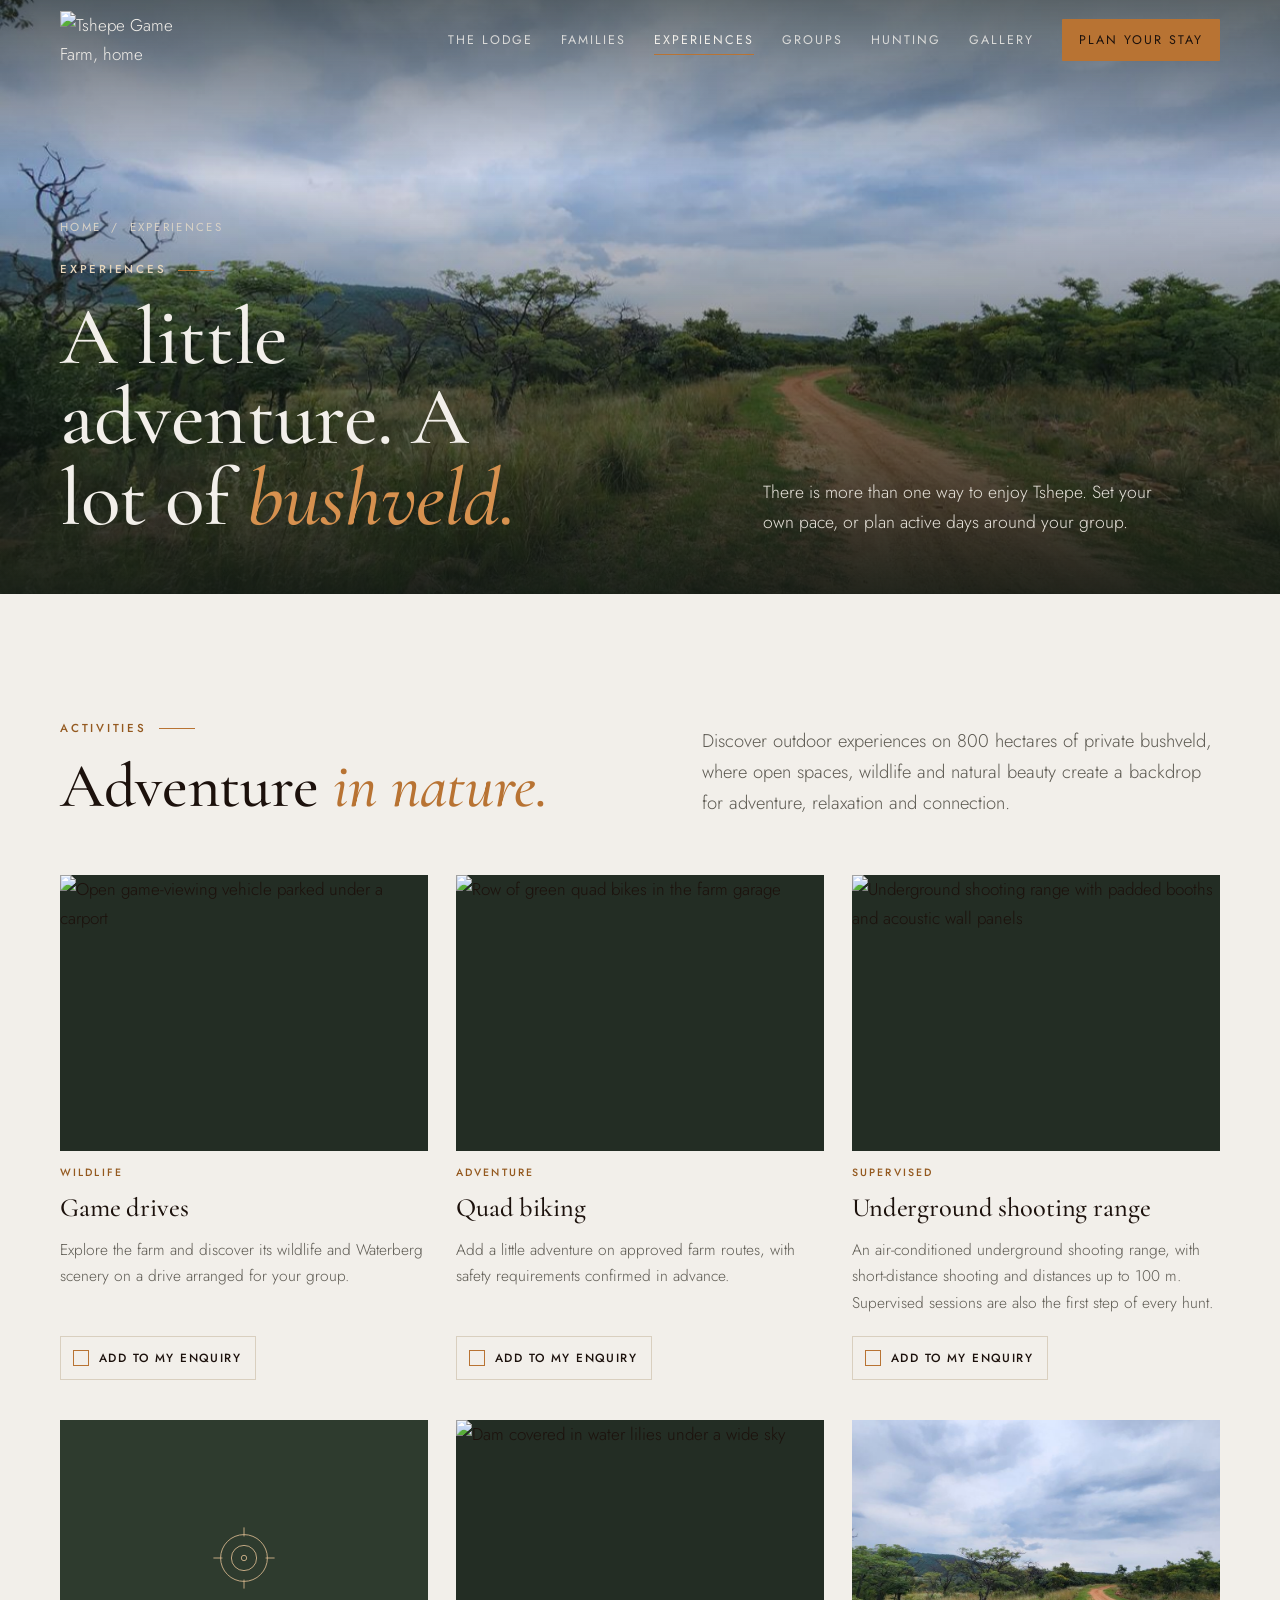
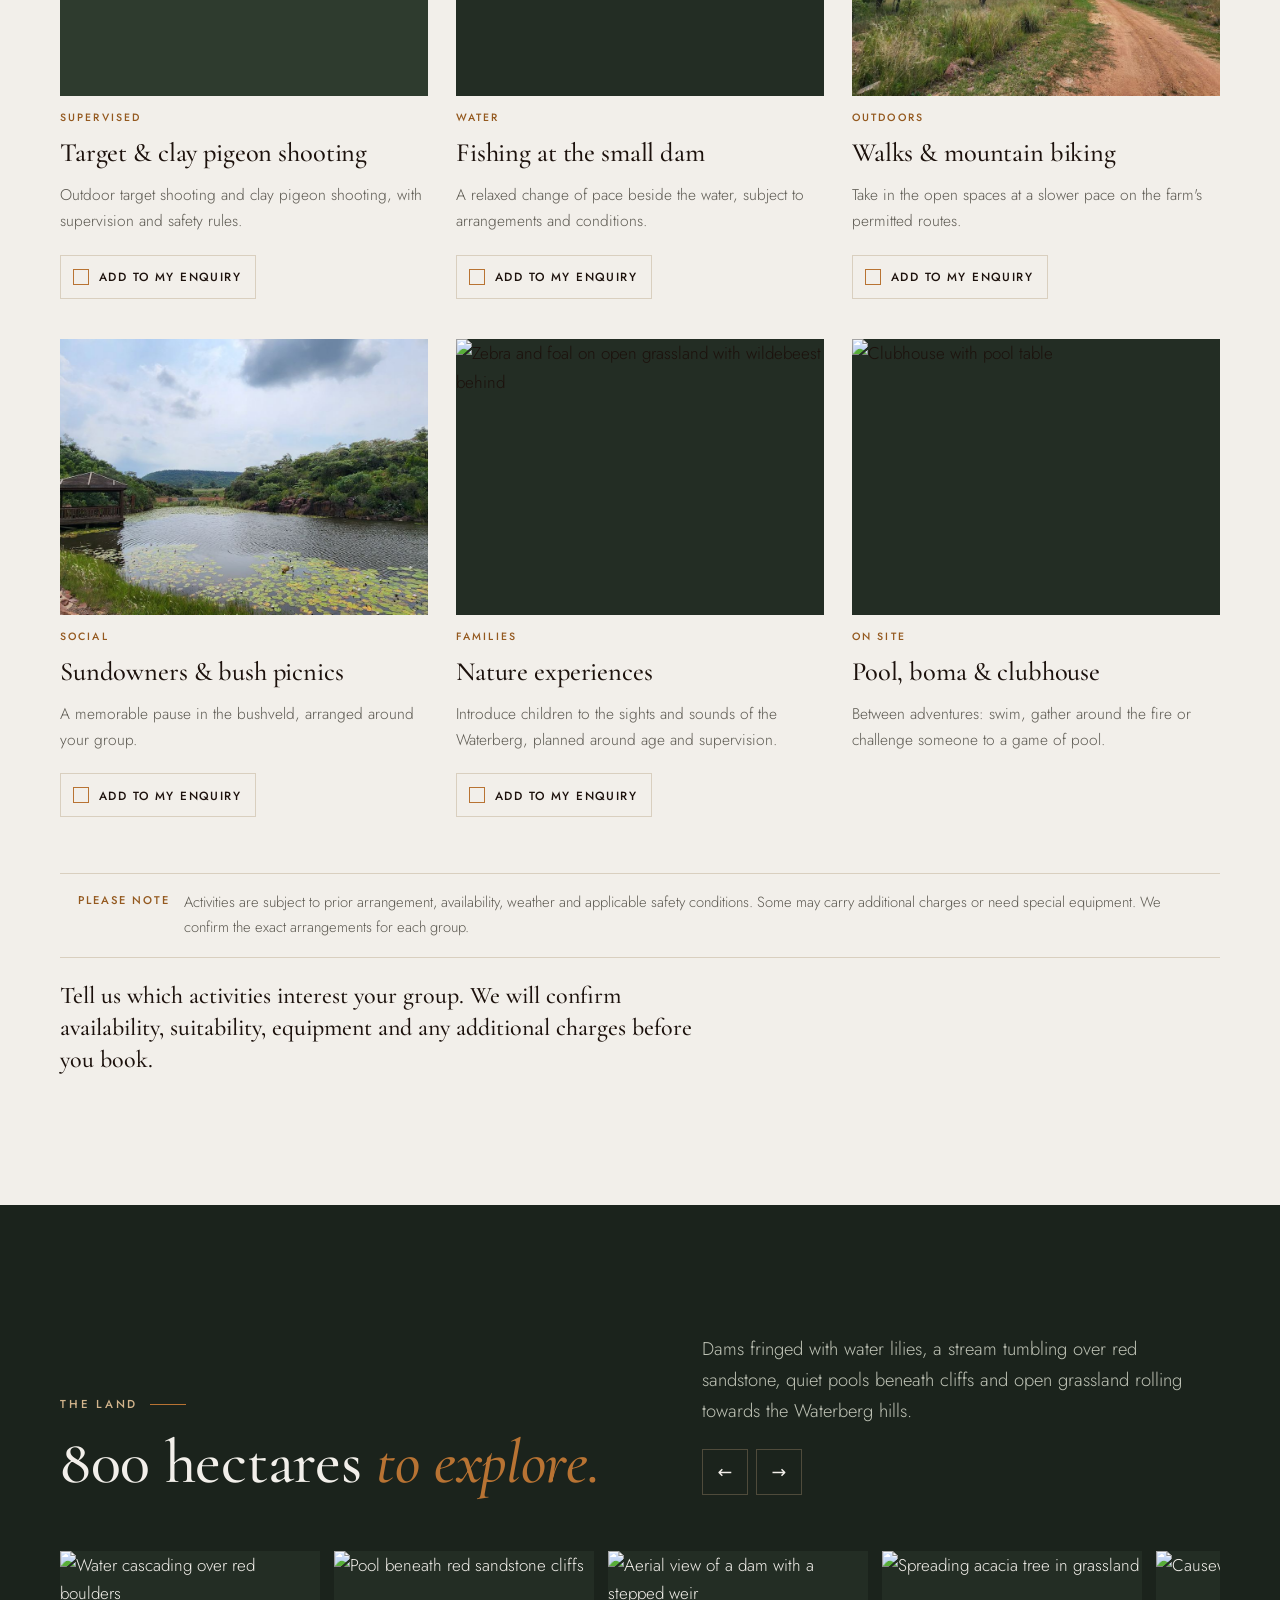
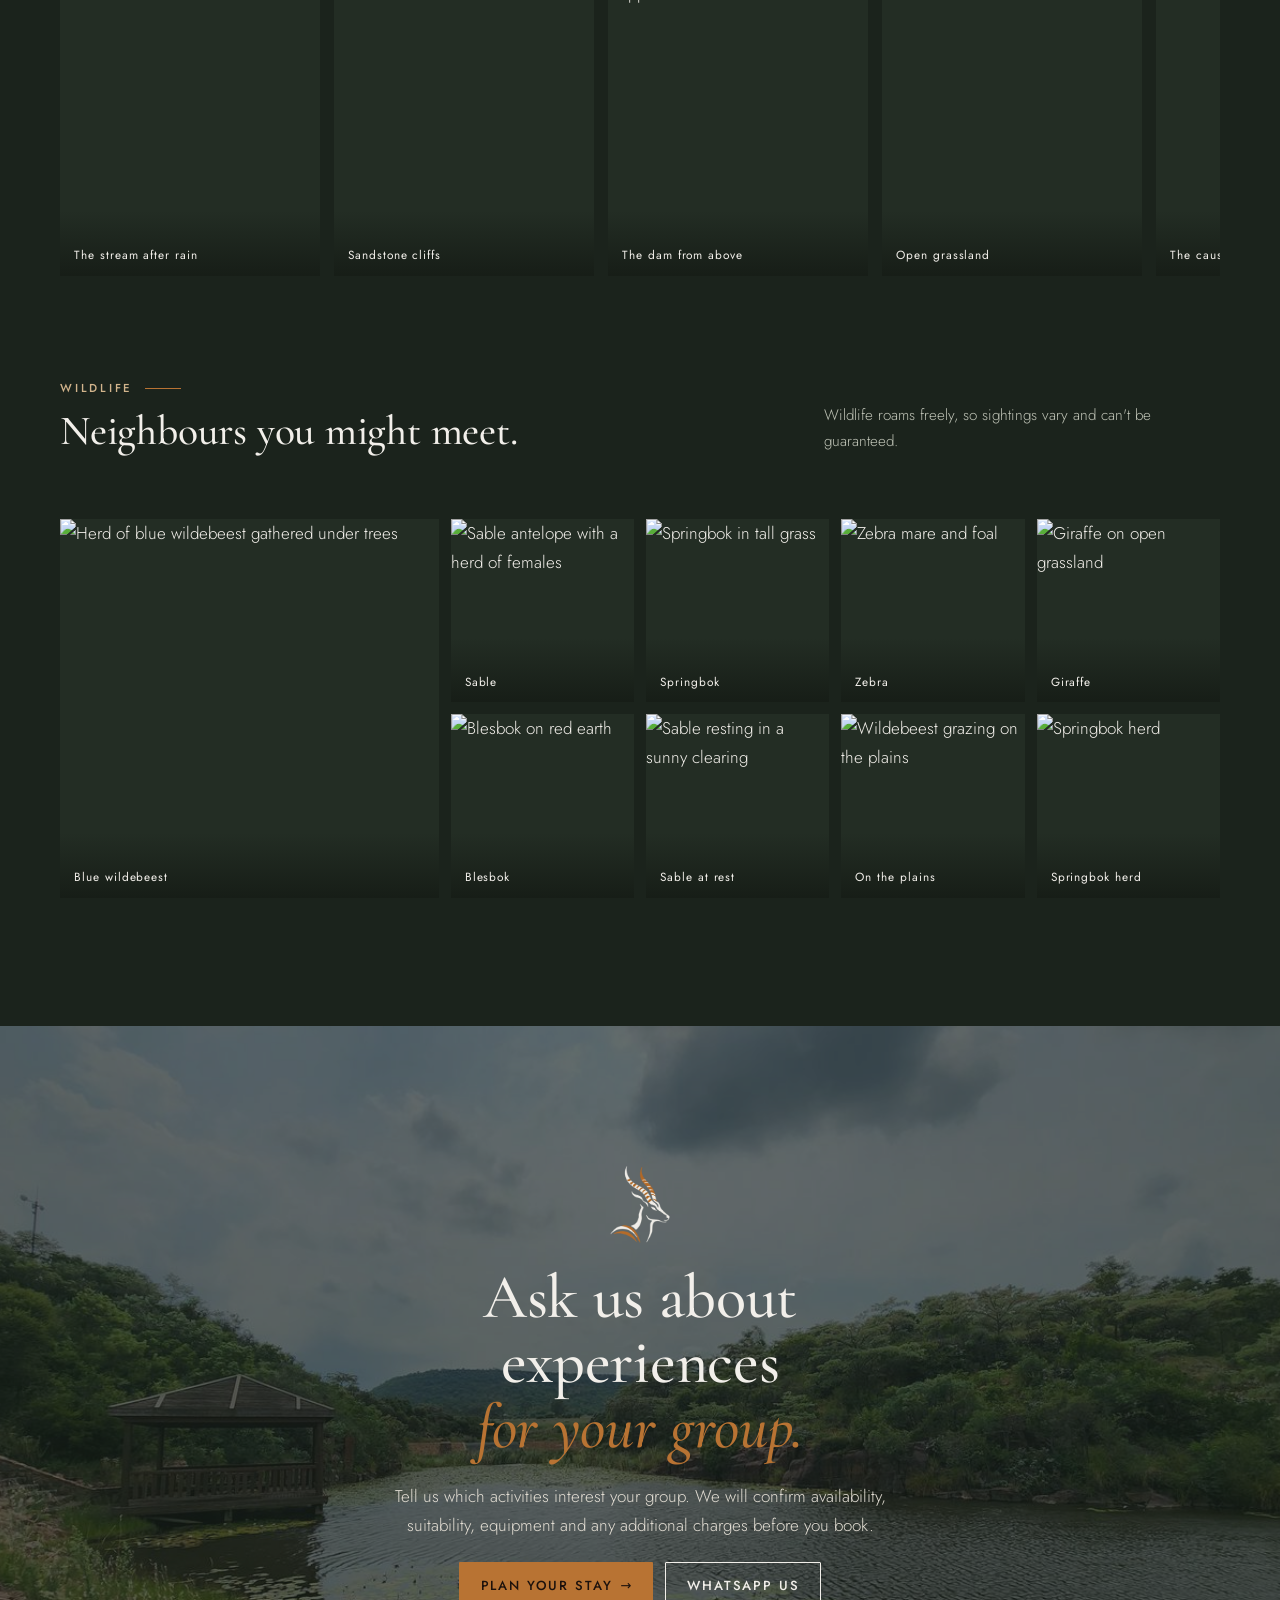
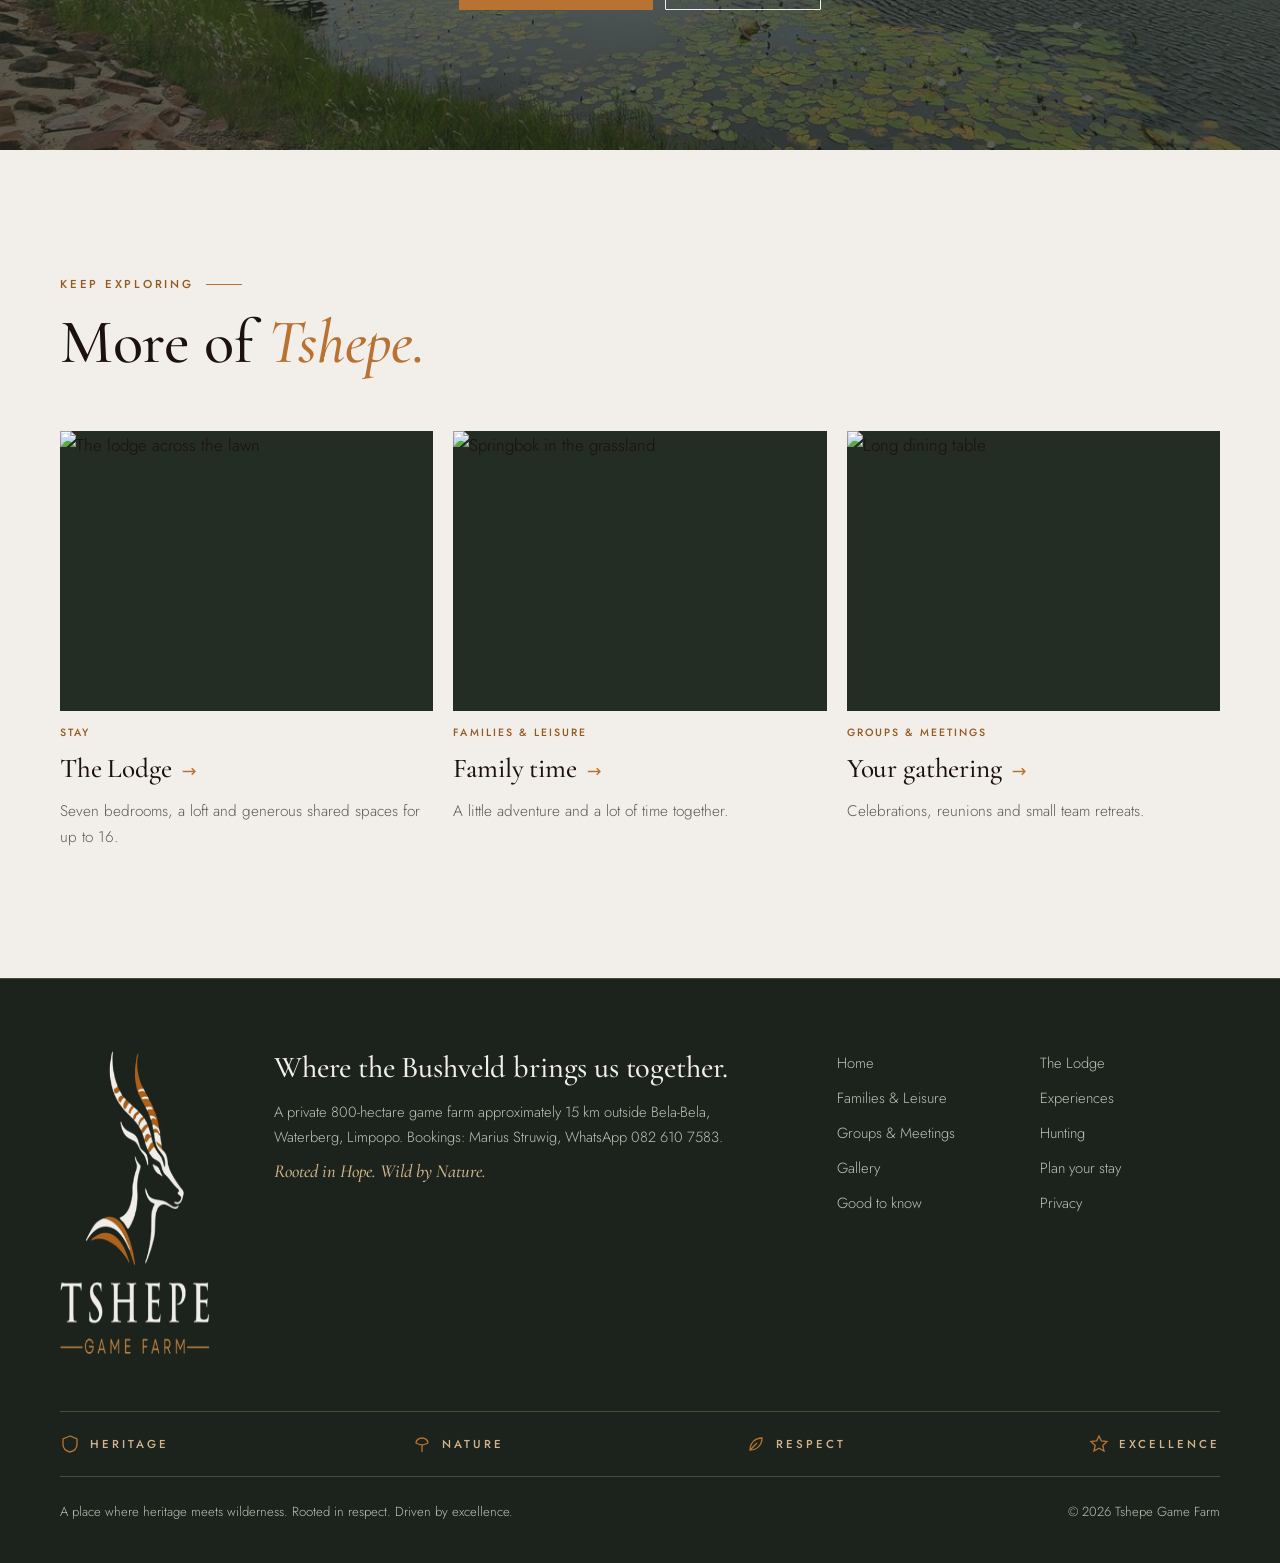
==== commit ec521902: "Add files via upload" ====
--- a/experiences.html
+++ b/experiences.html
@@ -3,8 +3,17 @@
 <head>
 <meta charset="utf-8">
 <meta name="viewport" content="width=device-width, initial-scale=1, viewport-fit=cover">
-<title>Experiences · Tshepe Game Farm</title>
-<meta name="description" content="Game drives, quad biking, walks, mountain biking, fishing, indoor and outdoor shooting, sundowners and bush picnics on 800 hectares of private Waterberg bushveld.">
+<title>Bushveld Experiences | Tshepe Game Farm</title>
+<meta name="description" content="Explore game drives, quad biking, fishing, sundowners and other Tshepe experiences. Confirm suitability, availability and charges before your stay.">
+<link rel="canonical" href="https://tshepe.netlify.app/experiences.html">
+<meta property="og:type" content="website">
+<meta property="og:site_name" content="Tshepe Game Farm">
+<meta property="og:title" content="Bushveld Experiences | Tshepe Game Farm">
+<meta property="og:description" content="Explore game drives, quad biking, fishing, sundowners and other Tshepe experiences. Confirm suitability, availability and charges before your stay.">
+<meta property="og:url" content="https://tshepe.netlify.app/experiences.html">
+<meta property="og:image" content="https://tshepe.netlify.app/img/game-vehicle.jpg">
+<meta name="twitter:card" content="summary_large_image">
+<meta name="theme-color" content="#2e3b2e">
 <link rel="preconnect" href="https://fonts.googleapis.com">
 <link rel="preconnect" href="https://fonts.gstatic.com" crossorigin>
 <link rel="stylesheet" href="https://fonts.googleapis.com/css2?family=Cinzel:wght@400;500;600&family=Cormorant+Garamond:ital,wght@0,500;0,600;1,500;1,600&family=Jost:wght@300;400;500&display=swap">
@@ -14,7 +23,7 @@
 <body>
 <header class="site-head" id="head">
   <div class="wrap head-row">
-    <a class="brand" href="index.html" aria-label="Tshepe Game Farm home"><img src="img/emblem-dark.png" alt="" width="166" height="215"><span><b>TSHEPE</b><small>Game Farm</small></span></a>
+    <a class="brand" href="index.html"><img src="img/logo-horizontal.png" alt="Tshepe Game Farm, home" width="535" height="215"></a>
     <nav class="nav" aria-label="Main">
       <a href="lodge.html">The Lodge</a>
       <a href="families.html">Families</a>
@@ -30,7 +39,7 @@
 </header>
 <main id="top">
 <section class="subhero" aria-label="Experiences">
-  <img src="img/track.jpg" alt="Red dirt track through bushveld grass and trees" fetchpriority="high">
+  <img src="img/track.jpg" srcset="img/track-800.jpg 800w, img/track-1200.jpg 1200w, img/track.jpg 1600w, img/track-2400.jpg 2400w" sizes="100vw" alt="Red dirt track through bushveld grass and trees" fetchpriority="high">
   <div class="wrap">
     <div>
       <nav class="crumbs" aria-label="Breadcrumb"><a href="index.html">Home</a><span>/</span><span>Experiences</span></nav>
@@ -47,17 +56,19 @@
       <p class="lede">Discover outdoor experiences on 800 hectares of private bushveld, where open spaces, wildlife and natural beauty create a backdrop for adventure, relaxation and connection.</p>
     </div>
     <div class="exp-grid">
-        <article class="exp"><figure class="ph"><img loading="lazy" src="img/game-vehicle.jpg" alt="Open game-viewing vehicle parked under a carport" width="1200" height="676" loading="lazy"></figure><span class="k">Wildlife</span><h3>Game drives</h3><p>Explore the farm and discover its wildlife and Waterberg scenery on a drive arranged for your group.</p></article>
-        <article class="exp"><figure class="ph"><img loading="lazy" src="img/quads.jpg" alt="Row of green quad bikes in the farm garage" width="1200" height="676" loading="lazy"></figure><span class="k">Adventure</span><h3>Quad biking</h3><p>Add a little adventure on approved farm routes, with safety requirements confirmed in advance.</p></article>
-        <article class="exp"><figure class="ph"><img loading="lazy" src="img/range.jpg" alt="Indoor shooting range with padded booths and acoustic wall panels" width="1200" height="676" loading="lazy"></figure><span class="k">Supervised</span><h3>Indoor shooting range</h3><p>Supervised range sessions in a purpose-built indoor facility, also the first step of every hunt.</p></article>
-        <article class="exp"><figure class="ph icon-only"><svg viewBox="0 0 80 80" aria-hidden="true"><circle cx="40" cy="40" r="26"/><circle cx="40" cy="40" r="14"/><circle cx="40" cy="40" r="3"/><path d="M40 6v10M40 64v10M6 40h10M64 40h10"/></svg></figure><span class="k">Supervised</span><h3>Target &amp; clay pigeon shooting</h3><p>Outdoor target shooting and clay pigeon shooting, with supervision and safety rules.</p></article>
-        <article class="exp"><figure class="ph"><img loading="lazy" src="img/lily-dam.jpg" alt="Dam covered in water lilies under a wide sky" width="1400" height="788" loading="lazy"></figure><span class="k">Water</span><h3>Fishing at the small dam</h3><p>A relaxed change of pace beside the water, subject to arrangements and conditions.</p></article>
-        <article class="exp"><figure class="ph"><img loading="lazy" src="img/track.jpg" alt="Red dirt track through bushveld grass and trees" width="1200" height="676" loading="lazy"></figure><span class="k">Outdoors</span><h3>Walks &amp; mountain biking</h3><p>Take in the open spaces at a slower pace on the farm's permitted routes.</p></article>
-        <article class="exp"><figure class="ph"><img loading="lazy" src="img/gazebo-dam.jpg" alt="Gazebo on the dam wall with hills beyond" width="1200" height="676" loading="lazy"></figure><span class="k">Social</span><h3>Sundowners &amp; bush picnics</h3><p>A memorable pause in the bushveld, arranged around your group.</p></article>
-        <article class="exp"><figure class="ph"><img loading="lazy" src="img/zebra.jpg" alt="Zebra and foal on open grassland with wildebeest behind" width="1200" height="674" loading="lazy"></figure><span class="k">Families</span><h3>Nature experiences</h3><p>Introduce children to the sights and sounds of the Waterberg, planned around age and supervision.</p></article>
-        <article class="exp"><figure class="ph"><img loading="lazy" src="img/clubhouse.jpg" alt="Clubhouse with pool table" width="1200" height="676" loading="lazy"></figure><span class="k">On site</span><h3>Pool, boma &amp; clubhouse</h3><p>Between adventures: swim, gather around the fire or challenge someone to a game of pool.</p></article>
+        <article class="exp" id="game-drives"><figure class="ph"><img src="img/game-vehicle.jpg" srcset="img/game-vehicle-800.jpg 800w, img/game-vehicle-1200.jpg 1200w, img/game-vehicle.jpg 1600w" sizes="(max-width: 760px) 100vw, (max-width: 1100px) 60vw, 50vw" alt="Open game-viewing vehicle parked under a carport" width="1200" height="676" loading="lazy"></figure><span class="k">Wildlife</span><h3>Game drives</h3><p>Explore the farm and discover its wildlife and Waterberg scenery on a drive arranged for your group.</p><button type="button" class="pick" data-act="a1" data-label="Game drives" aria-pressed="false"><span class="pick-box" aria-hidden="true"></span>Add to my enquiry</button></article>
+        <article class="exp" id="quad-biking"><figure class="ph"><img src="img/quads.jpg" srcset="img/quads-800.jpg 800w, img/quads-1200.jpg 1200w, img/quads.jpg 1600w" sizes="(max-width: 760px) 100vw, (max-width: 1100px) 60vw, 50vw" alt="Row of green quad bikes in the farm garage" width="1200" height="676" loading="lazy"></figure><span class="k">Adventure</span><h3>Quad biking</h3><p>Add a little adventure on approved farm routes, with safety requirements confirmed in advance.</p><button type="button" class="pick" data-act="a2" data-label="Quad biking" aria-pressed="false"><span class="pick-box" aria-hidden="true"></span>Add to my enquiry</button></article>
+        <article class="exp" id="shooting-range"><figure class="ph"><img src="img/range.jpg" srcset="img/range-800.jpg 800w, img/range-1200.jpg 1200w, img/range.jpg 1600w" sizes="(max-width: 760px) 100vw, (max-width: 1100px) 60vw, 50vw" alt="Underground shooting range with padded booths and acoustic wall panels" width="1200" height="676" loading="lazy"></figure><span class="k">Supervised</span><h3>Underground shooting range</h3><p>An air-conditioned underground shooting range, with short-distance shooting and distances up to 100 m. Supervised sessions are also the first step of every hunt.</p><button type="button" class="pick" data-act="a5" data-label="Shooting" aria-pressed="false"><span class="pick-box" aria-hidden="true"></span>Add to my enquiry</button></article>
+        <article class="exp" id="clay-shooting"><figure class="ph icon-only"><svg viewBox="0 0 80 80" aria-hidden="true"><circle cx="40" cy="40" r="26"/><circle cx="40" cy="40" r="14"/><circle cx="40" cy="40" r="3"/><path d="M40 6v10M40 64v10M6 40h10M64 40h10"/></svg></figure><span class="k">Supervised</span><h3>Target &amp; clay pigeon shooting</h3><p>Outdoor target shooting and clay pigeon shooting, with supervision and safety rules.</p><button type="button" class="pick" data-act="a5" data-label="Shooting" aria-pressed="false"><span class="pick-box" aria-hidden="true"></span>Add to my enquiry</button></article>
+        <article class="exp" id="fishing"><figure class="ph"><img src="img/lily-dam.jpg" srcset="img/lily-dam-800.jpg 800w, img/lily-dam-1200.jpg 1200w, img/lily-dam.jpg 1600w, img/lily-dam-2400.jpg 2400w" sizes="(max-width: 760px) 100vw, (max-width: 1100px) 60vw, 50vw" alt="Dam covered in water lilies under a wide sky" width="1400" height="788" loading="lazy"></figure><span class="k">Water</span><h3>Fishing at the small dam</h3><p>A relaxed change of pace beside the water, subject to arrangements and conditions.</p><button type="button" class="pick" data-act="a3" data-label="Fishing" aria-pressed="false"><span class="pick-box" aria-hidden="true"></span>Add to my enquiry</button></article>
+        <article class="exp" id="walks"><figure class="ph"><img src="img/track.jpg" srcset="img/track-800.jpg 800w, img/track-1200.jpg 1200w, img/track.jpg 1600w, img/track-2400.jpg 2400w" sizes="(max-width: 760px) 100vw, (max-width: 1100px) 60vw, 50vw" alt="Red dirt track through bushveld grass and trees" width="1200" height="676" loading="lazy"></figure><span class="k">Outdoors</span><h3>Walks &amp; mountain biking</h3><p>Take in the open spaces at a slower pace on the farm's permitted routes.</p><button type="button" class="pick" data-act="a4" data-label="Walks &amp; biking" aria-pressed="false"><span class="pick-box" aria-hidden="true"></span>Add to my enquiry</button></article>
+        <article class="exp" id="sundowners"><figure class="ph"><img src="img/gazebo-dam.jpg" srcset="img/gazebo-dam-800.jpg 800w, img/gazebo-dam-1200.jpg 1200w, img/gazebo-dam.jpg 1600w, img/gazebo-dam-2400.jpg 2400w" sizes="(max-width: 760px) 100vw, (max-width: 1100px) 60vw, 50vw" alt="Gazebo on the dam wall with hills beyond" width="1200" height="676" loading="lazy"></figure><span class="k">Social</span><h3>Sundowners &amp; bush picnics</h3><p>A memorable pause in the bushveld, arranged around your group.</p><button type="button" class="pick" data-act="a6" data-label="Sundowners &amp; picnics" aria-pressed="false"><span class="pick-box" aria-hidden="true"></span>Add to my enquiry</button></article>
+        <article class="exp" id="nature"><figure class="ph"><img src="img/zebra.jpg" srcset="img/zebra-800.jpg 800w, img/zebra-1200.jpg 1200w, img/zebra.jpg 1600w" sizes="(max-width: 760px) 100vw, (max-width: 1100px) 60vw, 50vw" alt="Zebra and foal on open grassland with wildebeest behind" width="1200" height="674" loading="lazy"></figure><span class="k">Families</span><h3>Nature experiences</h3><p>Introduce children to the sights and sounds of the Waterberg, planned around age and supervision.</p><button type="button" class="pick" data-act="a7" data-label="Kids' nature experiences" aria-pressed="false"><span class="pick-box" aria-hidden="true"></span>Add to my enquiry</button></article>
+        <article class="exp" id="on-site"><figure class="ph"><img src="img/clubhouse.jpg" srcset="img/clubhouse-800.jpg 800w, img/clubhouse-1200.jpg 1200w, img/clubhouse.jpg 1600w" sizes="(max-width: 760px) 100vw, (max-width: 1100px) 60vw, 50vw" alt="Clubhouse with pool table" width="1200" height="676" loading="lazy"></figure><span class="k">On site</span><h3>Pool, boma &amp; clubhouse</h3><p>Between adventures: swim, gather around the fire or challenge someone to a game of pool.</p></article>
       </div>
+    <div class="picks" id="picks" hidden><p><b>Your interests:</b> <span id="picksList"></span></p><a class="btn btn-copper arrow" href="plan.html">Plan your stay with these</a></div>
     <div class="note" style="margin-top:56px"><b>Please note</b><span>Activities are subject to prior arrangement, availability, weather and applicable safety conditions. Some may carry additional charges or need special equipment. We confirm the exact arrangements for each group.</span></div>
+    <p class="exp-cta">Tell us which activities interest your group. We will confirm availability, suitability, equipment and any additional charges before you book.</p>
   </div>
 </section>
 <section class="band dark deep" aria-labelledby="landH">
@@ -69,49 +80,49 @@
     <div class="rail-ctrl"><button type="button" data-prev aria-label="Previous photos">←</button><button type="button" data-next aria-label="Next photos">→</button></div></div>
   </div>
   <div class="land-rail" tabindex="0" aria-label="Photos of the farm landscape">
-        <figure class="ph"><img src="img/cascade.jpg" alt="Water cascading over red boulders" width="1200" height="676" loading="lazy" style="object-position:40% 50%"><figcaption>The stream after rain</figcaption></figure>
-        <figure class="ph"><img src="img/cliffs.jpg" alt="Pool beneath red sandstone cliffs" width="1000" height="563" loading="lazy"><figcaption>Sandstone cliffs</figcaption></figure>
-        <figure class="ph"><img src="img/aerial-weir.jpg" alt="Aerial view of a dam with a stepped weir" width="1400" height="781" loading="lazy" style="object-position:55% 50%"><figcaption>The dam from above</figcaption></figure>
-        <figure class="ph"><img src="img/acacia.jpg" alt="Spreading acacia tree in grassland" width="1000" height="563" loading="lazy"><figcaption>Open grassland</figcaption></figure>
-        <figure class="ph"><img src="img/causeway.jpg" alt="Causeway crossing beside a dam" width="1200" height="672" loading="lazy"><figcaption>The causeway</figcaption></figure>
-        <figure class="ph"><img src="img/river.jpg" alt="Calm river reflecting trees and sky" width="1200" height="674" loading="lazy"><figcaption>Still water</figcaption></figure>
-        <figure class="ph"><img src="img/hills.jpg" alt="Grassland with bush-covered hills" width="1400" height="788" loading="lazy"><figcaption>Towards the hills</figcaption></figure>
-        <figure class="ph"><img src="img/weir.jpg" alt="Small weir below a rocky ridge" width="1200" height="676" loading="lazy"><figcaption>The weir</figcaption></figure>
+        <figure class="ph"><img src="img/cascade.jpg" srcset="img/cascade-800.jpg 800w, img/cascade-1200.jpg 1200w, img/cascade.jpg 1600w" sizes="(max-width: 760px) 100vw, (max-width: 1100px) 60vw, 50vw" alt="Water cascading over red boulders" width="1200" height="676" loading="lazy" style="object-position:40% 50%"><figcaption>The stream after rain</figcaption></figure>
+        <figure class="ph"><img src="img/cliffs.jpg" srcset="img/cliffs-800.jpg 800w, img/cliffs-1200.jpg 1200w, img/cliffs.jpg 1600w" sizes="(max-width: 760px) 100vw, (max-width: 1100px) 60vw, 50vw" alt="Pool beneath red sandstone cliffs" width="1000" height="563" loading="lazy"><figcaption>Sandstone cliffs</figcaption></figure>
+        <figure class="ph"><img src="img/aerial-weir.jpg" srcset="img/aerial-weir-800.jpg 800w, img/aerial-weir-1200.jpg 1200w, img/aerial-weir.jpg 1600w" sizes="(max-width: 760px) 100vw, (max-width: 1100px) 60vw, 50vw" alt="Aerial view of a dam with a stepped weir" width="1400" height="781" loading="lazy" style="object-position:55% 50%"><figcaption>The dam from above</figcaption></figure>
+        <figure class="ph"><img src="img/acacia.jpg" srcset="img/acacia-800.jpg 800w, img/acacia-1200.jpg 1200w, img/acacia.jpg 1600w" sizes="(max-width: 760px) 100vw, (max-width: 1100px) 60vw, 50vw" alt="Spreading acacia tree in grassland" width="1000" height="563" loading="lazy"><figcaption>Open grassland</figcaption></figure>
+        <figure class="ph"><img src="img/causeway.jpg" srcset="img/causeway-800.jpg 800w, img/causeway-1200.jpg 1200w, img/causeway.jpg 1600w" sizes="(max-width: 760px) 100vw, (max-width: 1100px) 60vw, 50vw" alt="Causeway crossing beside a dam" width="1200" height="672" loading="lazy"><figcaption>The causeway</figcaption></figure>
+        <figure class="ph"><img src="img/river.jpg" srcset="img/river-800.jpg 800w, img/river-1200.jpg 1200w, img/river.jpg 1600w" sizes="(max-width: 760px) 100vw, (max-width: 1100px) 60vw, 50vw" alt="Calm river reflecting trees and sky" width="1200" height="674" loading="lazy"><figcaption>Still water</figcaption></figure>
+        <figure class="ph"><img src="img/hills.jpg" srcset="img/hills-800.jpg 800w, img/hills-1200.jpg 1200w, img/hills.jpg 1600w" sizes="(max-width: 760px) 100vw, (max-width: 1100px) 60vw, 50vw" alt="Grassland with bush-covered hills" width="1400" height="788" loading="lazy"><figcaption>Towards the hills</figcaption></figure>
+        <figure class="ph"><img src="img/weir.jpg" srcset="img/weir-800.jpg 800w, img/weir-1200.jpg 1200w, img/weir.jpg 1600w" sizes="(max-width: 760px) 100vw, (max-width: 1100px) 60vw, 50vw" alt="Small weir below a rocky ridge" width="1200" height="676" loading="lazy"><figcaption>The weir</figcaption></figure>
       </div>
 </div>
     <div class="wild-head">
       <div style="display:flex;flex-direction:column;gap:14px"><span class="eyebrow">Wildlife</span><h3 style="font-size:clamp(1.9rem,3.4vw,2.6rem)">Neighbours you might meet.</h3></div>
-      <p class="muted" style="max-width:44ch;font-size:.95rem">Photographed on the farm. Wildlife roams freely, so sightings vary and can't be guaranteed.</p>
+      <p class="muted" style="max-width:44ch;font-size:.95rem">Wildlife roams freely, so sightings vary and can't be guaranteed.</p>
     </div>
     <div class="wild">
-        <figure class="ph"><img src="img/wildebeest.jpg" alt="Herd of blue wildebeest gathered under trees" width="1400" height="788" loading="lazy"><figcaption>Blue wildebeest</figcaption></figure>
-        <figure class="ph"><img src="img/sable-herd.jpg" alt="Sable antelope with a herd of females" width="1200" height="676" loading="lazy"><figcaption>Sable</figcaption></figure>
-        <figure class="ph"><img src="img/springbok.jpg" alt="Springbok in tall grass" width="1000" height="563" loading="lazy"><figcaption>Springbok</figcaption></figure>
-        <figure class="ph"><img src="img/zebra.jpg" alt="Zebra mare and foal" width="1200" height="674" loading="lazy"><figcaption>Zebra</figcaption></figure>
-        <figure class="ph"><img src="img/giraffe.jpg" alt="Giraffe on open grassland" width="1000" height="562" loading="lazy"><figcaption>Giraffe</figcaption></figure>
-        <figure class="ph"><img src="img/blesbok.jpg" alt="Blesbok on red earth" width="1000" height="562" loading="lazy"><figcaption>Blesbok</figcaption></figure>
-        <figure class="ph"><img src="img/sable-rest.jpg" alt="Sable resting in a sunny clearing" width="1200" height="672" loading="lazy"><figcaption>Sable at rest</figcaption></figure>
-        <figure class="ph"><img src="img/wildebeest-plain.jpg" alt="Wildebeest grazing on the plains" width="1200" height="667" loading="lazy"><figcaption>On the plains</figcaption></figure>
-        <figure class="ph"><img src="img/springbok-herd.jpg" alt="Springbok herd" width="1200" height="676" loading="lazy"><figcaption>Springbok herd</figcaption></figure>
+        <figure class="ph"><img src="img/wildebeest.jpg" srcset="img/wildebeest-800.jpg 800w, img/wildebeest-1200.jpg 1200w, img/wildebeest.jpg 1600w, img/wildebeest-2400.jpg 2400w" sizes="(max-width: 760px) 100vw, (max-width: 1100px) 60vw, 50vw" alt="Herd of blue wildebeest gathered under trees" width="1400" height="788" loading="lazy"><figcaption>Blue wildebeest</figcaption></figure>
+        <figure class="ph"><img src="img/sable-herd.jpg" srcset="img/sable-herd-800.jpg 800w, img/sable-herd-1200.jpg 1200w, img/sable-herd.jpg 1600w" sizes="(max-width: 760px) 100vw, (max-width: 1100px) 60vw, 50vw" alt="Sable antelope with a herd of females" width="1200" height="676" loading="lazy"><figcaption>Sable</figcaption></figure>
+        <figure class="ph"><img src="img/springbok.jpg" srcset="img/springbok-800.jpg 800w, img/springbok-1200.jpg 1200w, img/springbok.jpg 1600w, img/springbok-2400.jpg 2400w" sizes="(max-width: 760px) 100vw, (max-width: 1100px) 60vw, 50vw" alt="Springbok in tall grass" width="1000" height="563" loading="lazy"><figcaption>Springbok</figcaption></figure>
+        <figure class="ph"><img src="img/zebra.jpg" srcset="img/zebra-800.jpg 800w, img/zebra-1200.jpg 1200w, img/zebra.jpg 1600w" sizes="(max-width: 760px) 100vw, (max-width: 1100px) 60vw, 50vw" alt="Zebra mare and foal" width="1200" height="674" loading="lazy"><figcaption>Zebra</figcaption></figure>
+        <figure class="ph"><img src="img/giraffe.jpg" srcset="img/giraffe-800.jpg 800w, img/giraffe-1200.jpg 1200w, img/giraffe.jpg 1600w" sizes="(max-width: 760px) 100vw, (max-width: 1100px) 60vw, 50vw" alt="Giraffe on open grassland" width="1000" height="562" loading="lazy"><figcaption>Giraffe</figcaption></figure>
+        <figure class="ph"><img src="img/blesbok.jpg" srcset="img/blesbok-800.jpg 800w, img/blesbok-1200.jpg 1200w, img/blesbok.jpg 1600w" sizes="(max-width: 760px) 100vw, (max-width: 1100px) 60vw, 50vw" alt="Blesbok on red earth" width="1000" height="562" loading="lazy"><figcaption>Blesbok</figcaption></figure>
+        <figure class="ph"><img src="img/sable-rest.jpg" srcset="img/sable-rest-800.jpg 800w, img/sable-rest-1200.jpg 1200w, img/sable-rest.jpg 1600w" sizes="(max-width: 760px) 100vw, (max-width: 1100px) 60vw, 50vw" alt="Sable resting in a sunny clearing" width="1200" height="672" loading="lazy"><figcaption>Sable at rest</figcaption></figure>
+        <figure class="ph"><img src="img/wildebeest-plain.jpg" srcset="img/wildebeest-plain-800.jpg 800w, img/wildebeest-plain-1200.jpg 1200w, img/wildebeest-plain.jpg 1600w, img/wildebeest-plain-2400.jpg 2400w" sizes="(max-width: 760px) 100vw, (max-width: 1100px) 60vw, 50vw" alt="Wildebeest grazing on the plains" width="1200" height="667" loading="lazy"><figcaption>On the plains</figcaption></figure>
+        <figure class="ph"><img src="img/springbok-herd.jpg" srcset="img/springbok-herd-800.jpg 800w, img/springbok-herd-1200.jpg 1200w, img/springbok-herd.jpg 1600w, img/springbok-herd-2400.jpg 2400w" sizes="(max-width: 760px) 100vw, (max-width: 1100px) 60vw, 50vw" alt="Springbok herd" width="1200" height="676" loading="lazy"><figcaption>Springbok herd</figcaption></figure>
       </div>
   </div>
 </section>
 <section class="cta-band" aria-label="Plan your stay">
-  <img src="img/gazebo-dam.jpg" alt="" loading="lazy">
+  <img src="img/gazebo-dam.jpg" srcset="img/gazebo-dam-800.jpg 800w, img/gazebo-dam-1200.jpg 1200w, img/gazebo-dam.jpg 1600w, img/gazebo-dam-2400.jpg 2400w" sizes="100vw" alt="" loading="lazy">
   <div class="wrap">
     <img src="img/emblem-dark.png" alt="" width="60" style="width:60px">
     <h2>Ask us about experiences <em class="ac">for your group.</em></h2>
-    <p>All organised activities are available by prior arrangement, subject to availability, weather and safety conditions.</p>
+    <p>Tell us which activities interest your group. We will confirm availability, suitability, equipment and any additional charges before you book.</p>
     <div class="hero-actions">
       <a class="btn btn-copper arrow" href="plan.html">Plan your stay</a>
-      <a class="btn btn-line" href="https://wa.me/27826107583" target="_blank" rel="noopener">WhatsApp Marius</a>
+      <a class="btn btn-line" href="https://wa.me/27826107583" target="_blank" rel="noopener">WhatsApp us</a>
     </div>
   </div>
 </section>
 <section class="band light" aria-labelledby="moreH">
   <div class="wrap">
     <div class="sec-head"><div><span class="eyebrow">Keep exploring</span><h2 id="moreH">More of <em class="ac">Tshepe.</em></h2></div></div>
-    <div class="cards"><a class="card wide" href="lodge.html"><figure class="ph"><img src="img/lodge-front.jpg" alt="The lodge across the lawn" loading="lazy"></figure><span class="k">Stay</span><h3>The Lodge</h3><p>Seven bedrooms, a loft and generous shared spaces for up to 16.</p></a><a class="card wide" href="families.html"><figure class="ph"><img src="img/springbok-herd.jpg" alt="Springbok in the grassland" loading="lazy"></figure><span class="k">Families &amp; leisure</span><h3>Family time</h3><p>A little adventure and a lot of time together.</p></a><a class="card wide" href="groups.html"><figure class="ph"><img src="img/dining.jpg" alt="Long dining table" loading="lazy"></figure><span class="k">Groups &amp; meetings</span><h3>Your gathering</h3><p>Celebrations, reunions and small team retreats.</p></a></div>
+    <div class="cards"><a class="card wide" href="lodge.html"><figure class="ph"><img src="img/lodge-front.jpg" srcset="img/lodge-front-800.jpg 800w, img/lodge-front-1200.jpg 1200w, img/lodge-front.jpg 1600w, img/lodge-front-2400.jpg 2400w" sizes="(max-width: 760px) 100vw, (max-width: 1100px) 60vw, 50vw" alt="The lodge across the lawn" loading="lazy"></figure><span class="k">Stay</span><h3>The Lodge</h3><p>Seven bedrooms, a loft and generous shared spaces for up to 16.</p></a><a class="card wide" href="families.html"><figure class="ph"><img src="img/springbok-herd.jpg" srcset="img/springbok-herd-800.jpg 800w, img/springbok-herd-1200.jpg 1200w, img/springbok-herd.jpg 1600w, img/springbok-herd-2400.jpg 2400w" sizes="(max-width: 760px) 100vw, (max-width: 1100px) 60vw, 50vw" alt="Springbok in the grassland" loading="lazy"></figure><span class="k">Families &amp; leisure</span><h3>Family time</h3><p>A little adventure and a lot of time together.</p></a><a class="card wide" href="groups.html"><figure class="ph"><img src="img/dining.jpg" srcset="img/dining-800.jpg 800w, img/dining-1200.jpg 1200w, img/dining.jpg 1600w" sizes="(max-width: 760px) 100vw, (max-width: 1100px) 60vw, 50vw" alt="Long dining table" loading="lazy"></figure><span class="k">Groups &amp; meetings</span><h3>Your gathering</h3><p>Celebrations, reunions and small team retreats.</p></a></div>
   </div>
 </section>
 </main>
@@ -121,9 +132,10 @@
       <img class="logo" src="img/logo-dark.png" alt="Tshepe Game Farm" width="251" height="304" loading="lazy">
       <div>
         <h4>Where the Bushveld brings us together.</h4>
-        <p>A private 800-hectare game farm approximately 15 km outside Bela-Bela, Waterberg, Limpopo. Bookings with Marius Struwig on WhatsApp, 082 610 7583.</p>
+        <p>A private 800-hectare game farm approximately 15 km outside Bela-Bela, Waterberg, Limpopo. Bookings: Marius Struwig, WhatsApp <span class="nowrap">082 610 7583</span>.</p>
+        <p class="brandline">Rooted in Hope. Wild by Nature.</p>
       </div>
-      <nav aria-label="Footer"><a href="index.html">Home</a><a href="lodge.html">The Lodge</a><a href="families.html">Families &amp; Leisure</a><a href="experiences.html">Experiences</a><a href="groups.html">Groups &amp; Meetings</a><a href="hunting.html">Hunting</a><a href="gallery.html">Gallery</a><a href="plan.html">Plan your stay</a></nav>
+      <nav aria-label="Footer"><a href="index.html">Home</a><a href="lodge.html">The Lodge</a><a href="families.html">Families &amp; Leisure</a><a href="experiences.html">Experiences</a><a href="groups.html">Groups &amp; Meetings</a><a href="hunting.html">Hunting</a><a href="gallery.html">Gallery</a><a href="plan.html">Plan your stay</a><a href="plan.html#faq">Good to know</a><a href="plan.html#privacy">Privacy</a></nav>
     </div>
     <div class="values">
       <span><svg viewBox="0 0 20 20" aria-hidden="true"><path d="M10 2 3 5v5c0 4 3 7 7 8 4-1 7-4 7-8V5z"/></svg>Heritage</span>
--- a/assets/site.css
+++ b/assets/site.css
@@ -429,3 +429,81 @@
 .inv.two div:nth-child(odd){padding-left:0;border-left:0}
 .inv.two div:nth-child(even){padding-left:22px;border-left:1px solid var(--rule)}
 @media (max-width:620px){.inv.two{grid-template-columns:1fr}.inv.two div:nth-child(even){padding-left:0;border-left:0}}
+
+/* ---- v5: developer brief (29 Oct 2026) ---- */
+.nowrap{white-space:nowrap}
+.brand img{height:52px;width:auto}
+@media (max-width:560px){.brand img{height:42px}}
+.brandline{font:italic 500 1.15rem/1.3 var(--f-head);color:var(--tan);margin-top:10px}
+
+/* linked cards: arrow sits directly after its own heading */
+.card h3{display:block}
+.card h3::after{display:inline-block;margin-left:10px;vertical-align:baseline}
+
+/* room schedule */
+.schedule{list-style:none;margin:0;padding:0;display:grid;grid-template-columns:repeat(auto-fill,minmax(150px,1fr));gap:10px}
+.rs{border:1px solid var(--rule);padding:14px 14px 15px;display:flex;flex-direction:column;gap:5px;min-width:0;background:rgba(255,255,255,.4)}
+.dark .rs,.planner .rs{background:transparent}
+.rs-n{font:500 .64rem var(--f-body);letter-spacing:.2em;text-transform:uppercase;color:var(--label,var(--tan))}
+.rs b{font:500 1.35rem/1.1 var(--f-head)}
+.rs-bed{display:flex;align-items:center;gap:8px;font-size:.92rem}
+.rs-bed svg{width:22px;height:15px;flex:none;fill:none;stroke:var(--copper);stroke-width:1.4;stroke-linecap:round;stroke-linejoin:round}
+.rs-meta{font-size:.82rem;color:var(--muted)}
+.rs-tag{align-self:flex-start;margin-top:4px;font:500 .62rem/1 var(--f-body);letter-spacing:.14em;text-transform:uppercase;color:var(--copper-ink);border:1px solid var(--copper);padding:5px 7px}
+.dark .rs-tag,.planner .rs-tag{color:var(--tan)}
+.rs.loft{border-style:dashed}
+.schedule.compact{grid-template-columns:repeat(auto-fill,minmax(132px,1fr));gap:8px}
+.schedule.compact .rs{padding:11px 12px 12px;gap:3px}
+.schedule.compact .rs b{font-size:1.15rem}
+.schedule.compact .rs-bed{font-size:.84rem}
+.schedule.compact .rs-meta{font-size:.76rem}
+.beds{gap:20px}
+.beds-head strong small{white-space:nowrap}
+.sched-peek{border:1px solid var(--rule);padding:0 14px}
+.sched-peek summary{cursor:pointer;min-height:46px;display:flex;align-items:center;font:500 .74rem var(--f-body);letter-spacing:.16em;text-transform:uppercase;color:var(--tan)}
+.sched-peek[open]{padding-bottom:14px}
+.sched-peek .schedule{margin-bottom:12px}
+
+/* experiences: pick interests */
+.pick{margin-top:4px;align-self:flex-start;display:inline-flex;align-items:center;gap:10px;min-height:44px;padding:0 14px 0 12px;border:1px solid var(--rule);background:transparent;color:var(--on-light);font:500 .74rem var(--f-body);letter-spacing:.12em;text-transform:uppercase;cursor:pointer;transition:background .2s,border-color .2s}
+.pick:hover{border-color:var(--copper)}
+.pick-box{width:16px;height:16px;border:1px solid var(--copper);display:grid;place-items:center}
+.pick[aria-pressed="true"]{background:var(--green);border-color:var(--green);color:var(--cream)}
+.pick[aria-pressed="true"] .pick-box{background:var(--copper)}
+.pick[aria-pressed="true"] .pick-box::after{content:"";width:5px;height:9px;border:solid var(--brown);border-width:0 2px 2px 0;transform:rotate(45deg) translate(-1px,-1px)}
+.picks{position:sticky;bottom:calc(16px + env(safe-area-inset-bottom,0px));z-index:20;margin-top:40px;display:flex;flex-wrap:wrap;align-items:center;justify-content:space-between;gap:12px 24px;padding:14px 16px 14px 22px;background:var(--green);color:var(--cream);box-shadow:0 10px 30px rgba(20,27,21,.25)}
+.picks p{font-size:.95rem;min-width:0}
+.picks b{font-weight:500;color:var(--tan)}
+@media (max-width:760px){.picks{bottom:calc(84px + env(safe-area-inset-bottom,0px))}}
+.exp-cta{margin-top:22px;font:500 clamp(1.25rem,2vw,1.5rem)/1.35 var(--f-head);max-width:60ch}
+
+/* families practical block */
+.practical{display:grid;grid-template-columns:minmax(0,1fr) minmax(0,1.2fr);gap:32px 80px;align-items:start}
+.practical > div:first-child{display:flex;flex-direction:column;gap:18px}
+.practical-copy{display:flex;flex-direction:column;gap:20px}
+@media (max-width:860px){.practical{grid-template-columns:1fr}}
+
+/* planner refinements */
+.enq-note{border-left:2px solid var(--copper);padding:4px 0 4px 14px;font-size:.92rem;color:var(--on-dark-muted)}
+.ferr{font-size:.84rem;color:#f0a37c;min-height:0}
+.ferr:empty{display:none}
+input[aria-invalid="true"]{border-color:#e08a62}
+input.ok{border-color:rgba(147,178,122,.7)}
+.status.warn{color:var(--tan)}
+.result a{color:var(--tan)}
+.opts label{min-height:44px;display:inline-flex;align-items:center}
+.filters button{min-height:44px}
+.mini-btn{min-height:40px}
+.wa-num span{white-space:nowrap}
+.legal{gap:12px 24px}
+/* v5 polish */
+.brand img{height:58px}
+@media (max-width:560px){.brand img{height:44px}}
+.exp .pick{margin-top:auto}
+.exp p{margin-bottom:6px}
+.schedule{grid-template-columns:repeat(auto-fill,minmax(168px,1fr))}
+.rs-tag{white-space:nowrap}
+.schedule.compact{grid-template-columns:repeat(auto-fill,minmax(140px,1fr))}
+.schedule.compact .rs-bed svg{display:none}
+.m2{grid-row:span 2}.m3{grid-row:span 3}
+@media (max-width:760px){.m3{grid-row:span 1}}
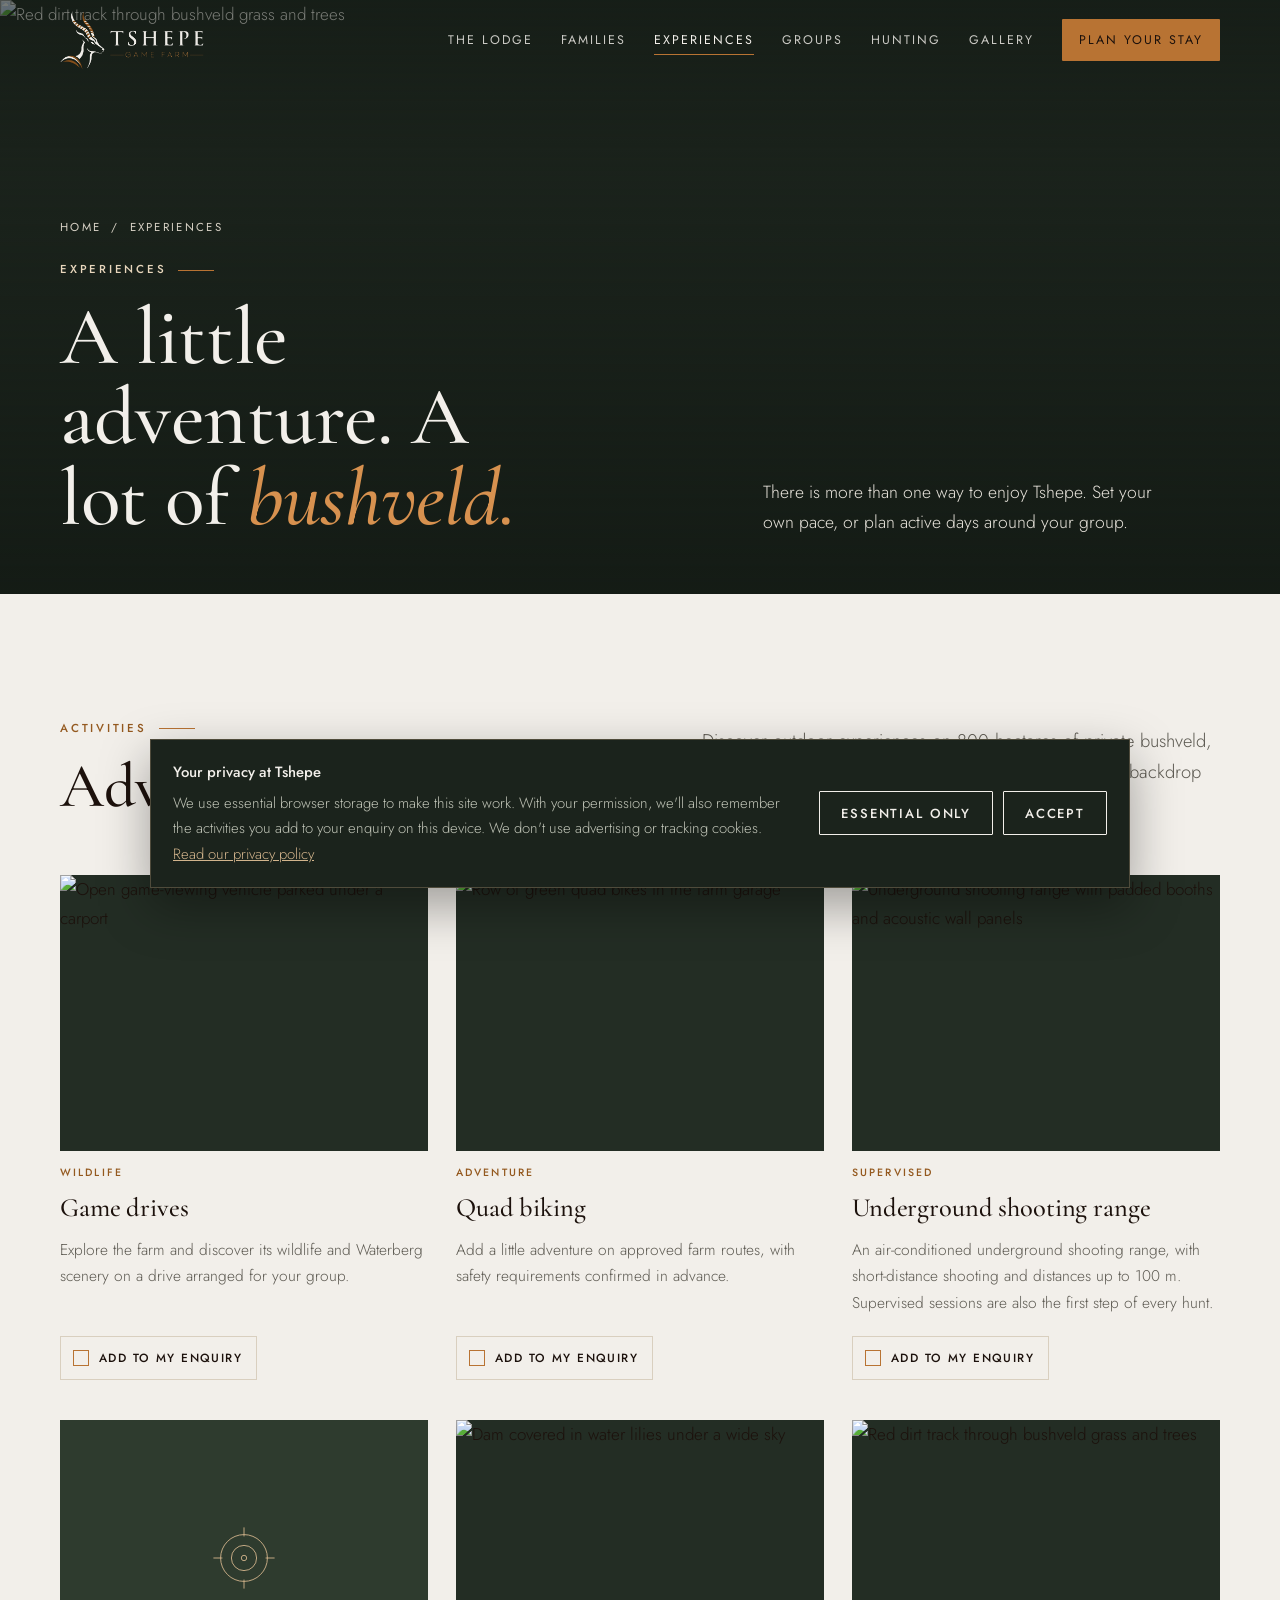
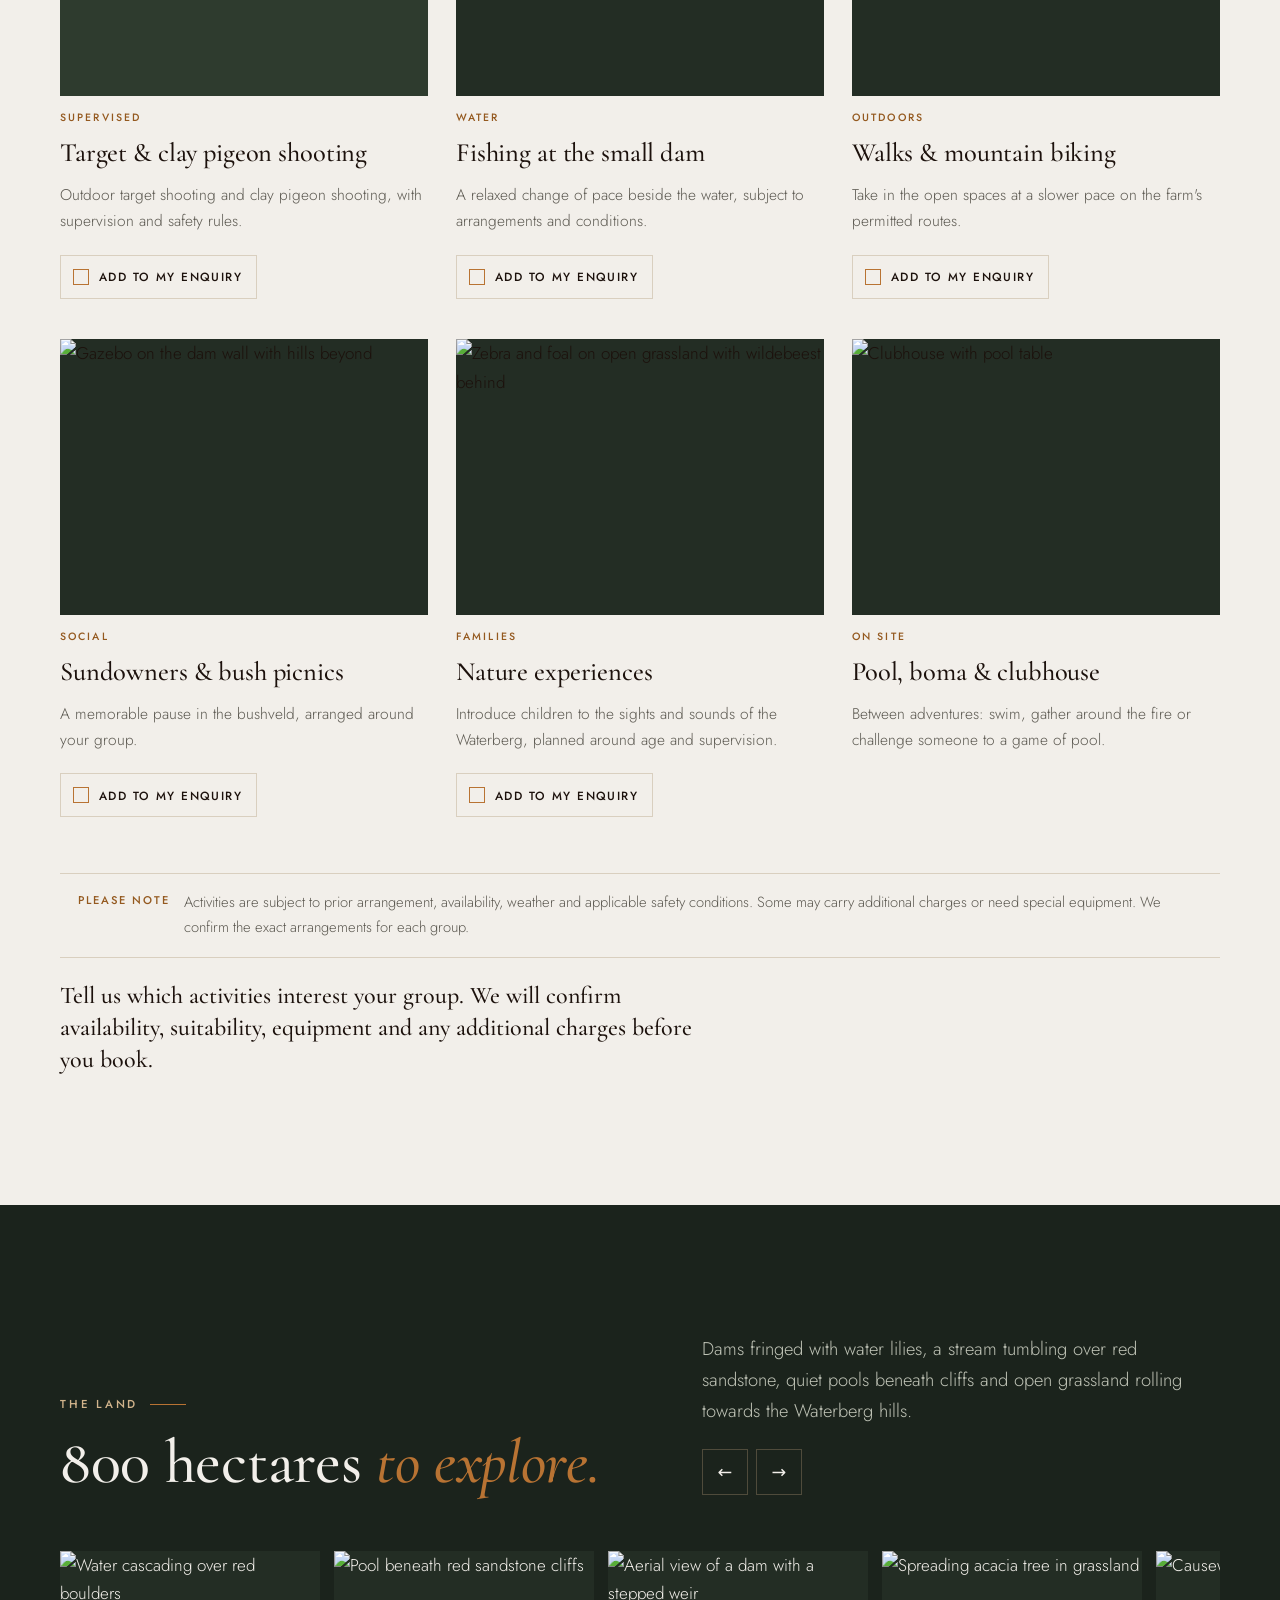
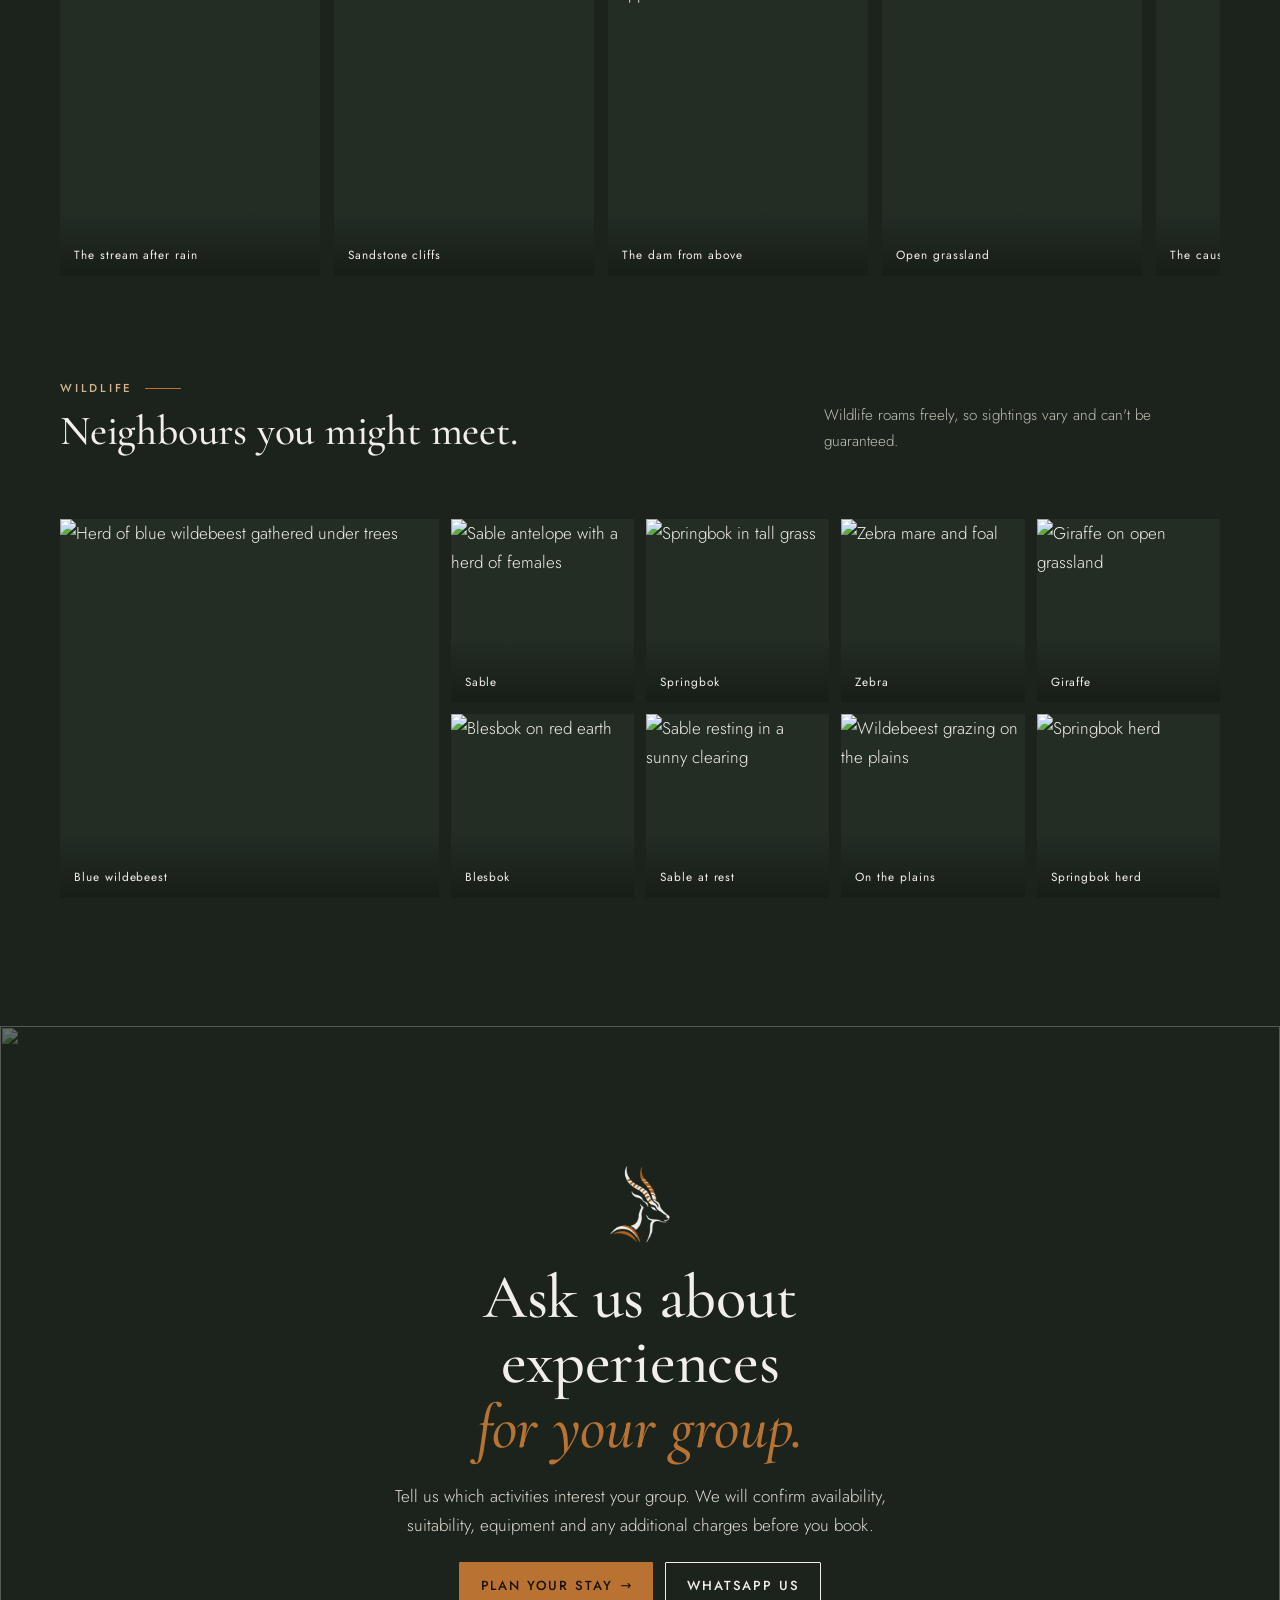
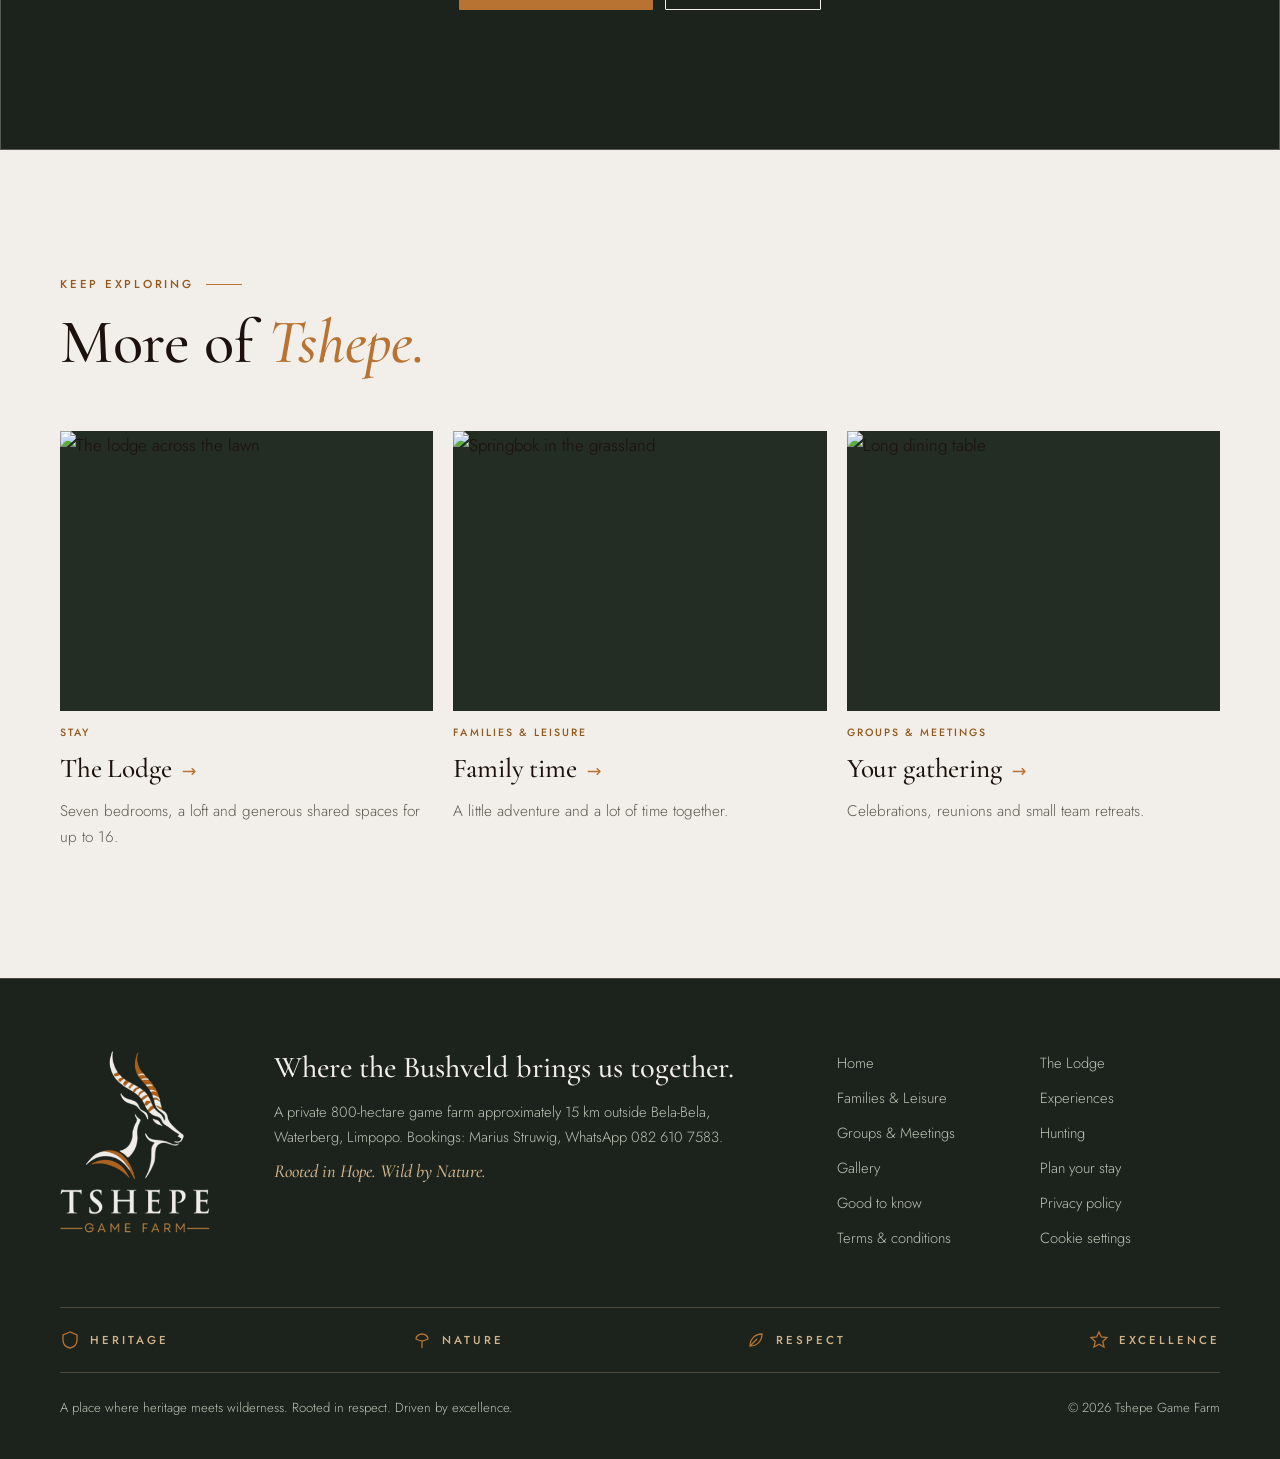
==== commit 56c5376b: "Add files via upload" ====
--- a/experiences.html
+++ b/experiences.html
@@ -11,19 +11,29 @@
 <meta property="og:title" content="Bushveld Experiences | Tshepe Game Farm">
 <meta property="og:description" content="Explore game drives, quad biking, fishing, sundowners and other Tshepe experiences. Confirm suitability, availability and charges before your stay.">
 <meta property="og:url" content="https://tshepe.netlify.app/experiences.html">
-<meta property="og:image" content="https://tshepe.netlify.app/img/game-vehicle.jpg">
+<meta property="og:image" content="https://tshepe.netlify.app/img/og/og-experiences.jpg">
+<meta property="og:image:width" content="1200">
+<meta property="og:image:height" content="630">
+<meta property="og:image:alt" content="The open game-viewing vehicle at Tshepe Game Farm">
+<meta property="og:locale" content="en_ZA">
 <meta name="twitter:card" content="summary_large_image">
+<meta name="twitter:title" content="Bushveld Experiences | Tshepe Game Farm">
+<meta name="twitter:description" content="Explore game drives, quad biking, fishing, sundowners and other Tshepe experiences. Confirm suitability, availability and charges before your stay.">
+<meta name="twitter:image" content="https://tshepe.netlify.app/img/og/og-experiences.jpg">
 <meta name="theme-color" content="#2e3b2e">
-<link rel="preconnect" href="https://fonts.googleapis.com">
-<link rel="preconnect" href="https://fonts.gstatic.com" crossorigin>
-<link rel="stylesheet" href="https://fonts.googleapis.com/css2?family=Cinzel:wght@400;500;600&family=Cormorant+Garamond:ital,wght@0,500;0,600;1,500;1,600&family=Jost:wght@300;400;500&display=swap">
+<link rel="preload" href="assets/fonts/jost-300.woff2" as="font" type="font/woff2" crossorigin>
+<link rel="preload" href="assets/fonts/cormorant-garamond-500.woff2" as="font" type="font/woff2" crossorigin>
+<link rel="preload" as="image" type="image/webp" imagesrcset="img/track-800.webp 800w, img/track-1200.webp 1200w, img/track.webp 1600w, img/track-2400.webp 2400w" imagesizes="100vw" fetchpriority="high">
 <link rel="stylesheet" href="assets/site.css">
-<link rel="icon" type="image/png" href="img/emblem-dark.png">
+<link rel="icon" href="favicon.ico" sizes="any">
+<link rel="icon" type="image/png" sizes="32x32" href="img/favicon-32.png">
+<link rel="apple-touch-icon" href="apple-touch-icon.png">
+<link rel="manifest" href="site.webmanifest">
 </head>
 <body>
 <header class="site-head" id="head">
   <div class="wrap head-row">
-    <a class="brand" href="index.html"><img src="img/logo-horizontal.png" alt="Tshepe Game Farm, home" width="535" height="215"></a>
+    <a class="brand" href="index.html"><img decoding="async" src="img/logo-horizontal.png" alt="Tshepe Game Farm, home" width="535" height="215"></a>
     <nav class="nav" aria-label="Main">
       <a href="lodge.html">The Lodge</a>
       <a href="families.html">Families</a>
@@ -39,7 +49,7 @@
 </header>
 <main id="top">
 <section class="subhero" aria-label="Experiences">
-  <img src="img/track.jpg" srcset="img/track-800.jpg 800w, img/track-1200.jpg 1200w, img/track.jpg 1600w, img/track-2400.jpg 2400w" sizes="100vw" alt="Red dirt track through bushveld grass and trees" fetchpriority="high">
+  <picture><source type="image/webp" srcset="img/track-800.webp 800w, img/track-1200.webp 1200w, img/track.webp 1600w, img/track-2400.webp 2400w" sizes="100vw"><img width="1600" height="901" src="img/track.jpg" srcset="img/track-800.jpg 800w, img/track-1200.jpg 1200w, img/track.jpg 1600w, img/track-2400.jpg 2400w" sizes="100vw" alt="Red dirt track through bushveld grass and trees" fetchpriority="high"></picture>
   <div class="wrap">
     <div>
       <nav class="crumbs" aria-label="Breadcrumb"><a href="index.html">Home</a><span>/</span><span>Experiences</span></nav>
@@ -56,15 +66,15 @@
       <p class="lede">Discover outdoor experiences on 800 hectares of private bushveld, where open spaces, wildlife and natural beauty create a backdrop for adventure, relaxation and connection.</p>
     </div>
     <div class="exp-grid">
-        <article class="exp" id="game-drives"><figure class="ph"><img src="img/game-vehicle.jpg" srcset="img/game-vehicle-800.jpg 800w, img/game-vehicle-1200.jpg 1200w, img/game-vehicle.jpg 1600w" sizes="(max-width: 760px) 100vw, (max-width: 1100px) 60vw, 50vw" alt="Open game-viewing vehicle parked under a carport" width="1200" height="676" loading="lazy"></figure><span class="k">Wildlife</span><h3>Game drives</h3><p>Explore the farm and discover its wildlife and Waterberg scenery on a drive arranged for your group.</p><button type="button" class="pick" data-act="a1" data-label="Game drives" aria-pressed="false"><span class="pick-box" aria-hidden="true"></span>Add to my enquiry</button></article>
-        <article class="exp" id="quad-biking"><figure class="ph"><img src="img/quads.jpg" srcset="img/quads-800.jpg 800w, img/quads-1200.jpg 1200w, img/quads.jpg 1600w" sizes="(max-width: 760px) 100vw, (max-width: 1100px) 60vw, 50vw" alt="Row of green quad bikes in the farm garage" width="1200" height="676" loading="lazy"></figure><span class="k">Adventure</span><h3>Quad biking</h3><p>Add a little adventure on approved farm routes, with safety requirements confirmed in advance.</p><button type="button" class="pick" data-act="a2" data-label="Quad biking" aria-pressed="false"><span class="pick-box" aria-hidden="true"></span>Add to my enquiry</button></article>
-        <article class="exp" id="shooting-range"><figure class="ph"><img src="img/range.jpg" srcset="img/range-800.jpg 800w, img/range-1200.jpg 1200w, img/range.jpg 1600w" sizes="(max-width: 760px) 100vw, (max-width: 1100px) 60vw, 50vw" alt="Underground shooting range with padded booths and acoustic wall panels" width="1200" height="676" loading="lazy"></figure><span class="k">Supervised</span><h3>Underground shooting range</h3><p>An air-conditioned underground shooting range, with short-distance shooting and distances up to 100 m. Supervised sessions are also the first step of every hunt.</p><button type="button" class="pick" data-act="a5" data-label="Shooting" aria-pressed="false"><span class="pick-box" aria-hidden="true"></span>Add to my enquiry</button></article>
+        <article class="exp" id="game-drives"><figure class="ph"><picture><source type="image/webp" srcset="img/game-vehicle-800.webp 800w, img/game-vehicle-1200.webp 1200w, img/game-vehicle.webp 1600w" sizes="(max-width: 760px) 100vw, (max-width: 1100px) 60vw, 50vw"><img decoding="async" src="img/game-vehicle.jpg" srcset="img/game-vehicle-800.jpg 800w, img/game-vehicle-1200.jpg 1200w, img/game-vehicle.jpg 1600w" sizes="(max-width: 760px) 100vw, (max-width: 1100px) 60vw, 50vw" alt="Open game-viewing vehicle parked under a carport" width="1200" height="676" loading="lazy"></picture></figure><span class="k">Wildlife</span><h3>Game drives</h3><p>Explore the farm and discover its wildlife and Waterberg scenery on a drive arranged for your group.</p><button type="button" class="pick" data-act="a1" data-label="Game drives" aria-pressed="false"><span class="pick-box" aria-hidden="true"></span>Add to my enquiry</button></article>
+        <article class="exp" id="quad-biking"><figure class="ph"><picture><source type="image/webp" srcset="img/quads-800.webp 800w, img/quads-1200.webp 1200w, img/quads.webp 1600w" sizes="(max-width: 760px) 100vw, (max-width: 1100px) 60vw, 50vw"><img decoding="async" src="img/quads.jpg" srcset="img/quads-800.jpg 800w, img/quads-1200.jpg 1200w, img/quads.jpg 1600w" sizes="(max-width: 760px) 100vw, (max-width: 1100px) 60vw, 50vw" alt="Row of green quad bikes in the farm garage" width="1200" height="676" loading="lazy"></picture></figure><span class="k">Adventure</span><h3>Quad biking</h3><p>Add a little adventure on approved farm routes, with safety requirements confirmed in advance.</p><button type="button" class="pick" data-act="a2" data-label="Quad biking" aria-pressed="false"><span class="pick-box" aria-hidden="true"></span>Add to my enquiry</button></article>
+        <article class="exp" id="shooting-range"><figure class="ph"><picture><source type="image/webp" srcset="img/range-800.webp 800w, img/range-1200.webp 1200w, img/range.webp 1600w" sizes="(max-width: 760px) 100vw, (max-width: 1100px) 60vw, 50vw"><img decoding="async" src="img/range.jpg" srcset="img/range-800.jpg 800w, img/range-1200.jpg 1200w, img/range.jpg 1600w" sizes="(max-width: 760px) 100vw, (max-width: 1100px) 60vw, 50vw" alt="Underground shooting range with padded booths and acoustic wall panels" width="1200" height="676" loading="lazy"></picture></figure><span class="k">Supervised</span><h3>Underground shooting range</h3><p>An air-conditioned underground shooting range, with short-distance shooting and distances up to 100 m. Supervised sessions are also the first step of every hunt.</p><button type="button" class="pick" data-act="a5" data-label="Shooting" aria-pressed="false"><span class="pick-box" aria-hidden="true"></span>Add to my enquiry</button></article>
         <article class="exp" id="clay-shooting"><figure class="ph icon-only"><svg viewBox="0 0 80 80" aria-hidden="true"><circle cx="40" cy="40" r="26"/><circle cx="40" cy="40" r="14"/><circle cx="40" cy="40" r="3"/><path d="M40 6v10M40 64v10M6 40h10M64 40h10"/></svg></figure><span class="k">Supervised</span><h3>Target &amp; clay pigeon shooting</h3><p>Outdoor target shooting and clay pigeon shooting, with supervision and safety rules.</p><button type="button" class="pick" data-act="a5" data-label="Shooting" aria-pressed="false"><span class="pick-box" aria-hidden="true"></span>Add to my enquiry</button></article>
-        <article class="exp" id="fishing"><figure class="ph"><img src="img/lily-dam.jpg" srcset="img/lily-dam-800.jpg 800w, img/lily-dam-1200.jpg 1200w, img/lily-dam.jpg 1600w, img/lily-dam-2400.jpg 2400w" sizes="(max-width: 760px) 100vw, (max-width: 1100px) 60vw, 50vw" alt="Dam covered in water lilies under a wide sky" width="1400" height="788" loading="lazy"></figure><span class="k">Water</span><h3>Fishing at the small dam</h3><p>A relaxed change of pace beside the water, subject to arrangements and conditions.</p><button type="button" class="pick" data-act="a3" data-label="Fishing" aria-pressed="false"><span class="pick-box" aria-hidden="true"></span>Add to my enquiry</button></article>
-        <article class="exp" id="walks"><figure class="ph"><img src="img/track.jpg" srcset="img/track-800.jpg 800w, img/track-1200.jpg 1200w, img/track.jpg 1600w, img/track-2400.jpg 2400w" sizes="(max-width: 760px) 100vw, (max-width: 1100px) 60vw, 50vw" alt="Red dirt track through bushveld grass and trees" width="1200" height="676" loading="lazy"></figure><span class="k">Outdoors</span><h3>Walks &amp; mountain biking</h3><p>Take in the open spaces at a slower pace on the farm's permitted routes.</p><button type="button" class="pick" data-act="a4" data-label="Walks &amp; biking" aria-pressed="false"><span class="pick-box" aria-hidden="true"></span>Add to my enquiry</button></article>
-        <article class="exp" id="sundowners"><figure class="ph"><img src="img/gazebo-dam.jpg" srcset="img/gazebo-dam-800.jpg 800w, img/gazebo-dam-1200.jpg 1200w, img/gazebo-dam.jpg 1600w, img/gazebo-dam-2400.jpg 2400w" sizes="(max-width: 760px) 100vw, (max-width: 1100px) 60vw, 50vw" alt="Gazebo on the dam wall with hills beyond" width="1200" height="676" loading="lazy"></figure><span class="k">Social</span><h3>Sundowners &amp; bush picnics</h3><p>A memorable pause in the bushveld, arranged around your group.</p><button type="button" class="pick" data-act="a6" data-label="Sundowners &amp; picnics" aria-pressed="false"><span class="pick-box" aria-hidden="true"></span>Add to my enquiry</button></article>
-        <article class="exp" id="nature"><figure class="ph"><img src="img/zebra.jpg" srcset="img/zebra-800.jpg 800w, img/zebra-1200.jpg 1200w, img/zebra.jpg 1600w" sizes="(max-width: 760px) 100vw, (max-width: 1100px) 60vw, 50vw" alt="Zebra and foal on open grassland with wildebeest behind" width="1200" height="674" loading="lazy"></figure><span class="k">Families</span><h3>Nature experiences</h3><p>Introduce children to the sights and sounds of the Waterberg, planned around age and supervision.</p><button type="button" class="pick" data-act="a7" data-label="Kids' nature experiences" aria-pressed="false"><span class="pick-box" aria-hidden="true"></span>Add to my enquiry</button></article>
-        <article class="exp" id="on-site"><figure class="ph"><img src="img/clubhouse.jpg" srcset="img/clubhouse-800.jpg 800w, img/clubhouse-1200.jpg 1200w, img/clubhouse.jpg 1600w" sizes="(max-width: 760px) 100vw, (max-width: 1100px) 60vw, 50vw" alt="Clubhouse with pool table" width="1200" height="676" loading="lazy"></figure><span class="k">On site</span><h3>Pool, boma &amp; clubhouse</h3><p>Between adventures: swim, gather around the fire or challenge someone to a game of pool.</p></article>
+        <article class="exp" id="fishing"><figure class="ph"><picture><source type="image/webp" srcset="img/lily-dam-800.webp 800w, img/lily-dam-1200.webp 1200w, img/lily-dam.webp 1600w, img/lily-dam-2400.webp 2400w" sizes="(max-width: 760px) 100vw, (max-width: 1100px) 60vw, 50vw"><img decoding="async" src="img/lily-dam.jpg" srcset="img/lily-dam-800.jpg 800w, img/lily-dam-1200.jpg 1200w, img/lily-dam.jpg 1600w, img/lily-dam-2400.jpg 2400w" sizes="(max-width: 760px) 100vw, (max-width: 1100px) 60vw, 50vw" alt="Dam covered in water lilies under a wide sky" width="1400" height="788" loading="lazy"></picture></figure><span class="k">Water</span><h3>Fishing at the small dam</h3><p>A relaxed change of pace beside the water, subject to arrangements and conditions.</p><button type="button" class="pick" data-act="a3" data-label="Fishing" aria-pressed="false"><span class="pick-box" aria-hidden="true"></span>Add to my enquiry</button></article>
+        <article class="exp" id="walks"><figure class="ph"><picture><source type="image/webp" srcset="img/track-800.webp 800w, img/track-1200.webp 1200w, img/track.webp 1600w, img/track-2400.webp 2400w" sizes="(max-width: 760px) 100vw, (max-width: 1100px) 60vw, 50vw"><img decoding="async" src="img/track.jpg" srcset="img/track-800.jpg 800w, img/track-1200.jpg 1200w, img/track.jpg 1600w, img/track-2400.jpg 2400w" sizes="(max-width: 760px) 100vw, (max-width: 1100px) 60vw, 50vw" alt="Red dirt track through bushveld grass and trees" width="1200" height="676" loading="lazy"></picture></figure><span class="k">Outdoors</span><h3>Walks &amp; mountain biking</h3><p>Take in the open spaces at a slower pace on the farm's permitted routes.</p><button type="button" class="pick" data-act="a4" data-label="Walks &amp; biking" aria-pressed="false"><span class="pick-box" aria-hidden="true"></span>Add to my enquiry</button></article>
+        <article class="exp" id="sundowners"><figure class="ph"><picture><source type="image/webp" srcset="img/gazebo-dam-800.webp 800w, img/gazebo-dam-1200.webp 1200w, img/gazebo-dam.webp 1600w, img/gazebo-dam-2400.webp 2400w" sizes="(max-width: 760px) 100vw, (max-width: 1100px) 60vw, 50vw"><img decoding="async" src="img/gazebo-dam.jpg" srcset="img/gazebo-dam-800.jpg 800w, img/gazebo-dam-1200.jpg 1200w, img/gazebo-dam.jpg 1600w, img/gazebo-dam-2400.jpg 2400w" sizes="(max-width: 760px) 100vw, (max-width: 1100px) 60vw, 50vw" alt="Gazebo on the dam wall with hills beyond" width="1200" height="676" loading="lazy"></picture></figure><span class="k">Social</span><h3>Sundowners &amp; bush picnics</h3><p>A memorable pause in the bushveld, arranged around your group.</p><button type="button" class="pick" data-act="a6" data-label="Sundowners &amp; picnics" aria-pressed="false"><span class="pick-box" aria-hidden="true"></span>Add to my enquiry</button></article>
+        <article class="exp" id="nature"><figure class="ph"><picture><source type="image/webp" srcset="img/zebra-800.webp 800w, img/zebra-1200.webp 1200w, img/zebra.webp 1600w" sizes="(max-width: 760px) 100vw, (max-width: 1100px) 60vw, 50vw"><img decoding="async" src="img/zebra.jpg" srcset="img/zebra-800.jpg 800w, img/zebra-1200.jpg 1200w, img/zebra.jpg 1600w" sizes="(max-width: 760px) 100vw, (max-width: 1100px) 60vw, 50vw" alt="Zebra and foal on open grassland with wildebeest behind" width="1200" height="674" loading="lazy"></picture></figure><span class="k">Families</span><h3>Nature experiences</h3><p>Introduce children to the sights and sounds of the Waterberg, planned around age and supervision.</p><button type="button" class="pick" data-act="a7" data-label="Kids' nature experiences" aria-pressed="false"><span class="pick-box" aria-hidden="true"></span>Add to my enquiry</button></article>
+        <article class="exp" id="on-site"><figure class="ph"><picture><source type="image/webp" srcset="img/clubhouse-800.webp 800w, img/clubhouse-1200.webp 1200w, img/clubhouse.webp 1600w" sizes="(max-width: 760px) 100vw, (max-width: 1100px) 60vw, 50vw"><img decoding="async" src="img/clubhouse.jpg" srcset="img/clubhouse-800.jpg 800w, img/clubhouse-1200.jpg 1200w, img/clubhouse.jpg 1600w" sizes="(max-width: 760px) 100vw, (max-width: 1100px) 60vw, 50vw" alt="Clubhouse with pool table" width="1200" height="676" loading="lazy"></picture></figure><span class="k">On site</span><h3>Pool, boma &amp; clubhouse</h3><p>Between adventures: swim, gather around the fire or challenge someone to a game of pool.</p></article>
       </div>
     <div class="picks" id="picks" hidden><p><b>Your interests:</b> <span id="picksList"></span></p><a class="btn btn-copper arrow" href="plan.html">Plan your stay with these</a></div>
     <div class="note" style="margin-top:56px"><b>Please note</b><span>Activities are subject to prior arrangement, availability, weather and applicable safety conditions. Some may carry additional charges or need special equipment. We confirm the exact arrangements for each group.</span></div>
@@ -80,14 +90,14 @@
     <div class="rail-ctrl"><button type="button" data-prev aria-label="Previous photos">←</button><button type="button" data-next aria-label="Next photos">→</button></div></div>
   </div>
   <div class="land-rail" tabindex="0" aria-label="Photos of the farm landscape">
-        <figure class="ph"><img src="img/cascade.jpg" srcset="img/cascade-800.jpg 800w, img/cascade-1200.jpg 1200w, img/cascade.jpg 1600w" sizes="(max-width: 760px) 100vw, (max-width: 1100px) 60vw, 50vw" alt="Water cascading over red boulders" width="1200" height="676" loading="lazy" style="object-position:40% 50%"><figcaption>The stream after rain</figcaption></figure>
-        <figure class="ph"><img src="img/cliffs.jpg" srcset="img/cliffs-800.jpg 800w, img/cliffs-1200.jpg 1200w, img/cliffs.jpg 1600w" sizes="(max-width: 760px) 100vw, (max-width: 1100px) 60vw, 50vw" alt="Pool beneath red sandstone cliffs" width="1000" height="563" loading="lazy"><figcaption>Sandstone cliffs</figcaption></figure>
-        <figure class="ph"><img src="img/aerial-weir.jpg" srcset="img/aerial-weir-800.jpg 800w, img/aerial-weir-1200.jpg 1200w, img/aerial-weir.jpg 1600w" sizes="(max-width: 760px) 100vw, (max-width: 1100px) 60vw, 50vw" alt="Aerial view of a dam with a stepped weir" width="1400" height="781" loading="lazy" style="object-position:55% 50%"><figcaption>The dam from above</figcaption></figure>
-        <figure class="ph"><img src="img/acacia.jpg" srcset="img/acacia-800.jpg 800w, img/acacia-1200.jpg 1200w, img/acacia.jpg 1600w" sizes="(max-width: 760px) 100vw, (max-width: 1100px) 60vw, 50vw" alt="Spreading acacia tree in grassland" width="1000" height="563" loading="lazy"><figcaption>Open grassland</figcaption></figure>
-        <figure class="ph"><img src="img/causeway.jpg" srcset="img/causeway-800.jpg 800w, img/causeway-1200.jpg 1200w, img/causeway.jpg 1600w" sizes="(max-width: 760px) 100vw, (max-width: 1100px) 60vw, 50vw" alt="Causeway crossing beside a dam" width="1200" height="672" loading="lazy"><figcaption>The causeway</figcaption></figure>
-        <figure class="ph"><img src="img/river.jpg" srcset="img/river-800.jpg 800w, img/river-1200.jpg 1200w, img/river.jpg 1600w" sizes="(max-width: 760px) 100vw, (max-width: 1100px) 60vw, 50vw" alt="Calm river reflecting trees and sky" width="1200" height="674" loading="lazy"><figcaption>Still water</figcaption></figure>
-        <figure class="ph"><img src="img/hills.jpg" srcset="img/hills-800.jpg 800w, img/hills-1200.jpg 1200w, img/hills.jpg 1600w" sizes="(max-width: 760px) 100vw, (max-width: 1100px) 60vw, 50vw" alt="Grassland with bush-covered hills" width="1400" height="788" loading="lazy"><figcaption>Towards the hills</figcaption></figure>
-        <figure class="ph"><img src="img/weir.jpg" srcset="img/weir-800.jpg 800w, img/weir-1200.jpg 1200w, img/weir.jpg 1600w" sizes="(max-width: 760px) 100vw, (max-width: 1100px) 60vw, 50vw" alt="Small weir below a rocky ridge" width="1200" height="676" loading="lazy"><figcaption>The weir</figcaption></figure>
+        <figure class="ph"><picture><source type="image/webp" srcset="img/cascade-800.webp 800w, img/cascade-1200.webp 1200w, img/cascade.webp 1600w" sizes="(max-width: 760px) 100vw, (max-width: 1100px) 60vw, 50vw"><img decoding="async" src="img/cascade.jpg" srcset="img/cascade-800.jpg 800w, img/cascade-1200.jpg 1200w, img/cascade.jpg 1600w" sizes="(max-width: 760px) 100vw, (max-width: 1100px) 60vw, 50vw" alt="Water cascading over red boulders" width="1200" height="676" loading="lazy" style="object-position:40% 50%"></picture><figcaption>The stream after rain</figcaption></figure>
+        <figure class="ph"><picture><source type="image/webp" srcset="img/cliffs-800.webp 800w, img/cliffs-1200.webp 1200w, img/cliffs.webp 1600w" sizes="(max-width: 760px) 100vw, (max-width: 1100px) 60vw, 50vw"><img decoding="async" src="img/cliffs.jpg" srcset="img/cliffs-800.jpg 800w, img/cliffs-1200.jpg 1200w, img/cliffs.jpg 1600w" sizes="(max-width: 760px) 100vw, (max-width: 1100px) 60vw, 50vw" alt="Pool beneath red sandstone cliffs" width="1000" height="563" loading="lazy"></picture><figcaption>Sandstone cliffs</figcaption></figure>
+        <figure class="ph"><picture><source type="image/webp" srcset="img/aerial-weir-800.webp 800w, img/aerial-weir-1200.webp 1200w, img/aerial-weir.webp 1600w" sizes="(max-width: 760px) 100vw, (max-width: 1100px) 60vw, 50vw"><img decoding="async" src="img/aerial-weir.jpg" srcset="img/aerial-weir-800.jpg 800w, img/aerial-weir-1200.jpg 1200w, img/aerial-weir.jpg 1600w" sizes="(max-width: 760px) 100vw, (max-width: 1100px) 60vw, 50vw" alt="Aerial view of a dam with a stepped weir" width="1400" height="781" loading="lazy" style="object-position:55% 50%"></picture><figcaption>The dam from above</figcaption></figure>
+        <figure class="ph"><picture><source type="image/webp" srcset="img/acacia-800.webp 800w, img/acacia-1200.webp 1200w, img/acacia.webp 1600w" sizes="(max-width: 760px) 100vw, (max-width: 1100px) 60vw, 50vw"><img decoding="async" src="img/acacia.jpg" srcset="img/acacia-800.jpg 800w, img/acacia-1200.jpg 1200w, img/acacia.jpg 1600w" sizes="(max-width: 760px) 100vw, (max-width: 1100px) 60vw, 50vw" alt="Spreading acacia tree in grassland" width="1000" height="563" loading="lazy"></picture><figcaption>Open grassland</figcaption></figure>
+        <figure class="ph"><picture><source type="image/webp" srcset="img/causeway-800.webp 800w, img/causeway-1200.webp 1200w, img/causeway.webp 1600w" sizes="(max-width: 760px) 100vw, (max-width: 1100px) 60vw, 50vw"><img decoding="async" src="img/causeway.jpg" srcset="img/causeway-800.jpg 800w, img/causeway-1200.jpg 1200w, img/causeway.jpg 1600w" sizes="(max-width: 760px) 100vw, (max-width: 1100px) 60vw, 50vw" alt="Causeway crossing beside a dam" width="1200" height="672" loading="lazy"></picture><figcaption>The causeway</figcaption></figure>
+        <figure class="ph"><picture><source type="image/webp" srcset="img/river-800.webp 800w, img/river-1200.webp 1200w, img/river.webp 1600w" sizes="(max-width: 760px) 100vw, (max-width: 1100px) 60vw, 50vw"><img decoding="async" src="img/river.jpg" srcset="img/river-800.jpg 800w, img/river-1200.jpg 1200w, img/river.jpg 1600w" sizes="(max-width: 760px) 100vw, (max-width: 1100px) 60vw, 50vw" alt="Calm river reflecting trees and sky" width="1200" height="674" loading="lazy"></picture><figcaption>Still water</figcaption></figure>
+        <figure class="ph"><picture><source type="image/webp" srcset="img/hills-800.webp 800w, img/hills-1200.webp 1200w, img/hills.webp 1600w" sizes="(max-width: 760px) 100vw, (max-width: 1100px) 60vw, 50vw"><img decoding="async" src="img/hills.jpg" srcset="img/hills-800.jpg 800w, img/hills-1200.jpg 1200w, img/hills.jpg 1600w" sizes="(max-width: 760px) 100vw, (max-width: 1100px) 60vw, 50vw" alt="Grassland with bush-covered hills" width="1400" height="788" loading="lazy"></picture><figcaption>Towards the hills</figcaption></figure>
+        <figure class="ph"><picture><source type="image/webp" srcset="img/weir-800.webp 800w, img/weir-1200.webp 1200w, img/weir.webp 1600w" sizes="(max-width: 760px) 100vw, (max-width: 1100px) 60vw, 50vw"><img decoding="async" src="img/weir.jpg" srcset="img/weir-800.jpg 800w, img/weir-1200.jpg 1200w, img/weir.jpg 1600w" sizes="(max-width: 760px) 100vw, (max-width: 1100px) 60vw, 50vw" alt="Small weir below a rocky ridge" width="1200" height="676" loading="lazy"></picture><figcaption>The weir</figcaption></figure>
       </div>
 </div>
     <div class="wild-head">
@@ -95,22 +105,22 @@
       <p class="muted" style="max-width:44ch;font-size:.95rem">Wildlife roams freely, so sightings vary and can't be guaranteed.</p>
     </div>
     <div class="wild">
-        <figure class="ph"><img src="img/wildebeest.jpg" srcset="img/wildebeest-800.jpg 800w, img/wildebeest-1200.jpg 1200w, img/wildebeest.jpg 1600w, img/wildebeest-2400.jpg 2400w" sizes="(max-width: 760px) 100vw, (max-width: 1100px) 60vw, 50vw" alt="Herd of blue wildebeest gathered under trees" width="1400" height="788" loading="lazy"><figcaption>Blue wildebeest</figcaption></figure>
-        <figure class="ph"><img src="img/sable-herd.jpg" srcset="img/sable-herd-800.jpg 800w, img/sable-herd-1200.jpg 1200w, img/sable-herd.jpg 1600w" sizes="(max-width: 760px) 100vw, (max-width: 1100px) 60vw, 50vw" alt="Sable antelope with a herd of females" width="1200" height="676" loading="lazy"><figcaption>Sable</figcaption></figure>
-        <figure class="ph"><img src="img/springbok.jpg" srcset="img/springbok-800.jpg 800w, img/springbok-1200.jpg 1200w, img/springbok.jpg 1600w, img/springbok-2400.jpg 2400w" sizes="(max-width: 760px) 100vw, (max-width: 1100px) 60vw, 50vw" alt="Springbok in tall grass" width="1000" height="563" loading="lazy"><figcaption>Springbok</figcaption></figure>
-        <figure class="ph"><img src="img/zebra.jpg" srcset="img/zebra-800.jpg 800w, img/zebra-1200.jpg 1200w, img/zebra.jpg 1600w" sizes="(max-width: 760px) 100vw, (max-width: 1100px) 60vw, 50vw" alt="Zebra mare and foal" width="1200" height="674" loading="lazy"><figcaption>Zebra</figcaption></figure>
-        <figure class="ph"><img src="img/giraffe.jpg" srcset="img/giraffe-800.jpg 800w, img/giraffe-1200.jpg 1200w, img/giraffe.jpg 1600w" sizes="(max-width: 760px) 100vw, (max-width: 1100px) 60vw, 50vw" alt="Giraffe on open grassland" width="1000" height="562" loading="lazy"><figcaption>Giraffe</figcaption></figure>
-        <figure class="ph"><img src="img/blesbok.jpg" srcset="img/blesbok-800.jpg 800w, img/blesbok-1200.jpg 1200w, img/blesbok.jpg 1600w" sizes="(max-width: 760px) 100vw, (max-width: 1100px) 60vw, 50vw" alt="Blesbok on red earth" width="1000" height="562" loading="lazy"><figcaption>Blesbok</figcaption></figure>
-        <figure class="ph"><img src="img/sable-rest.jpg" srcset="img/sable-rest-800.jpg 800w, img/sable-rest-1200.jpg 1200w, img/sable-rest.jpg 1600w" sizes="(max-width: 760px) 100vw, (max-width: 1100px) 60vw, 50vw" alt="Sable resting in a sunny clearing" width="1200" height="672" loading="lazy"><figcaption>Sable at rest</figcaption></figure>
-        <figure class="ph"><img src="img/wildebeest-plain.jpg" srcset="img/wildebeest-plain-800.jpg 800w, img/wildebeest-plain-1200.jpg 1200w, img/wildebeest-plain.jpg 1600w, img/wildebeest-plain-2400.jpg 2400w" sizes="(max-width: 760px) 100vw, (max-width: 1100px) 60vw, 50vw" alt="Wildebeest grazing on the plains" width="1200" height="667" loading="lazy"><figcaption>On the plains</figcaption></figure>
-        <figure class="ph"><img src="img/springbok-herd.jpg" srcset="img/springbok-herd-800.jpg 800w, img/springbok-herd-1200.jpg 1200w, img/springbok-herd.jpg 1600w, img/springbok-herd-2400.jpg 2400w" sizes="(max-width: 760px) 100vw, (max-width: 1100px) 60vw, 50vw" alt="Springbok herd" width="1200" height="676" loading="lazy"><figcaption>Springbok herd</figcaption></figure>
+        <figure class="ph"><picture><source type="image/webp" srcset="img/wildebeest-800.webp 800w, img/wildebeest-1200.webp 1200w, img/wildebeest.webp 1600w, img/wildebeest-2400.webp 2400w" sizes="(max-width: 760px) 100vw, (max-width: 1100px) 60vw, 50vw"><img decoding="async" src="img/wildebeest.jpg" srcset="img/wildebeest-800.jpg 800w, img/wildebeest-1200.jpg 1200w, img/wildebeest.jpg 1600w, img/wildebeest-2400.jpg 2400w" sizes="(max-width: 760px) 100vw, (max-width: 1100px) 60vw, 50vw" alt="Herd of blue wildebeest gathered under trees" width="1400" height="788" loading="lazy"></picture><figcaption>Blue wildebeest</figcaption></figure>
+        <figure class="ph"><picture><source type="image/webp" srcset="img/sable-herd-800.webp 800w, img/sable-herd-1200.webp 1200w, img/sable-herd.webp 1600w" sizes="(max-width: 760px) 100vw, (max-width: 1100px) 60vw, 50vw"><img decoding="async" src="img/sable-herd.jpg" srcset="img/sable-herd-800.jpg 800w, img/sable-herd-1200.jpg 1200w, img/sable-herd.jpg 1600w" sizes="(max-width: 760px) 100vw, (max-width: 1100px) 60vw, 50vw" alt="Sable antelope with a herd of females" width="1200" height="676" loading="lazy"></picture><figcaption>Sable</figcaption></figure>
+        <figure class="ph"><picture><source type="image/webp" srcset="img/springbok-800.webp 800w, img/springbok-1200.webp 1200w, img/springbok.webp 1600w, img/springbok-2400.webp 2400w" sizes="(max-width: 760px) 100vw, (max-width: 1100px) 60vw, 50vw"><img decoding="async" src="img/springbok.jpg" srcset="img/springbok-800.jpg 800w, img/springbok-1200.jpg 1200w, img/springbok.jpg 1600w, img/springbok-2400.jpg 2400w" sizes="(max-width: 760px) 100vw, (max-width: 1100px) 60vw, 50vw" alt="Springbok in tall grass" width="1000" height="563" loading="lazy"></picture><figcaption>Springbok</figcaption></figure>
+        <figure class="ph"><picture><source type="image/webp" srcset="img/zebra-800.webp 800w, img/zebra-1200.webp 1200w, img/zebra.webp 1600w" sizes="(max-width: 760px) 100vw, (max-width: 1100px) 60vw, 50vw"><img decoding="async" src="img/zebra.jpg" srcset="img/zebra-800.jpg 800w, img/zebra-1200.jpg 1200w, img/zebra.jpg 1600w" sizes="(max-width: 760px) 100vw, (max-width: 1100px) 60vw, 50vw" alt="Zebra mare and foal" width="1200" height="674" loading="lazy"></picture><figcaption>Zebra</figcaption></figure>
+        <figure class="ph"><picture><source type="image/webp" srcset="img/giraffe-800.webp 800w, img/giraffe-1200.webp 1200w, img/giraffe.webp 1600w" sizes="(max-width: 760px) 100vw, (max-width: 1100px) 60vw, 50vw"><img decoding="async" src="img/giraffe.jpg" srcset="img/giraffe-800.jpg 800w, img/giraffe-1200.jpg 1200w, img/giraffe.jpg 1600w" sizes="(max-width: 760px) 100vw, (max-width: 1100px) 60vw, 50vw" alt="Giraffe on open grassland" width="1000" height="562" loading="lazy"></picture><figcaption>Giraffe</figcaption></figure>
+        <figure class="ph"><picture><source type="image/webp" srcset="img/blesbok-800.webp 800w, img/blesbok-1200.webp 1200w, img/blesbok.webp 1600w" sizes="(max-width: 760px) 100vw, (max-width: 1100px) 60vw, 50vw"><img decoding="async" src="img/blesbok.jpg" srcset="img/blesbok-800.jpg 800w, img/blesbok-1200.jpg 1200w, img/blesbok.jpg 1600w" sizes="(max-width: 760px) 100vw, (max-width: 1100px) 60vw, 50vw" alt="Blesbok on red earth" width="1000" height="562" loading="lazy"></picture><figcaption>Blesbok</figcaption></figure>
+        <figure class="ph"><picture><source type="image/webp" srcset="img/sable-rest-800.webp 800w, img/sable-rest-1200.webp 1200w, img/sable-rest.webp 1600w" sizes="(max-width: 760px) 100vw, (max-width: 1100px) 60vw, 50vw"><img decoding="async" src="img/sable-rest.jpg" srcset="img/sable-rest-800.jpg 800w, img/sable-rest-1200.jpg 1200w, img/sable-rest.jpg 1600w" sizes="(max-width: 760px) 100vw, (max-width: 1100px) 60vw, 50vw" alt="Sable resting in a sunny clearing" width="1200" height="672" loading="lazy"></picture><figcaption>Sable at rest</figcaption></figure>
+        <figure class="ph"><picture><source type="image/webp" srcset="img/wildebeest-plain-800.webp 800w, img/wildebeest-plain-1200.webp 1200w, img/wildebeest-plain.webp 1600w, img/wildebeest-plain-2400.webp 2400w" sizes="(max-width: 760px) 100vw, (max-width: 1100px) 60vw, 50vw"><img decoding="async" src="img/wildebeest-plain.jpg" srcset="img/wildebeest-plain-800.jpg 800w, img/wildebeest-plain-1200.jpg 1200w, img/wildebeest-plain.jpg 1600w, img/wildebeest-plain-2400.jpg 2400w" sizes="(max-width: 760px) 100vw, (max-width: 1100px) 60vw, 50vw" alt="Wildebeest grazing on the plains" width="1200" height="667" loading="lazy"></picture><figcaption>On the plains</figcaption></figure>
+        <figure class="ph"><picture><source type="image/webp" srcset="img/springbok-herd-800.webp 800w, img/springbok-herd-1200.webp 1200w, img/springbok-herd.webp 1600w, img/springbok-herd-2400.webp 2400w" sizes="(max-width: 760px) 100vw, (max-width: 1100px) 60vw, 50vw"><img decoding="async" src="img/springbok-herd.jpg" srcset="img/springbok-herd-800.jpg 800w, img/springbok-herd-1200.jpg 1200w, img/springbok-herd.jpg 1600w, img/springbok-herd-2400.jpg 2400w" sizes="(max-width: 760px) 100vw, (max-width: 1100px) 60vw, 50vw" alt="Springbok herd" width="1200" height="676" loading="lazy"></picture><figcaption>Springbok herd</figcaption></figure>
       </div>
   </div>
 </section>
 <section class="cta-band" aria-label="Plan your stay">
-  <img src="img/gazebo-dam.jpg" srcset="img/gazebo-dam-800.jpg 800w, img/gazebo-dam-1200.jpg 1200w, img/gazebo-dam.jpg 1600w, img/gazebo-dam-2400.jpg 2400w" sizes="100vw" alt="" loading="lazy">
+  <picture><source type="image/webp" srcset="img/gazebo-dam-800.webp 800w, img/gazebo-dam-1200.webp 1200w, img/gazebo-dam.webp 1600w, img/gazebo-dam-2400.webp 2400w" sizes="100vw"><img decoding="async" width="1600" height="901" src="img/gazebo-dam.jpg" srcset="img/gazebo-dam-800.jpg 800w, img/gazebo-dam-1200.jpg 1200w, img/gazebo-dam.jpg 1600w, img/gazebo-dam-2400.jpg 2400w" sizes="100vw" alt="" loading="lazy"></picture>
   <div class="wrap">
-    <img src="img/emblem-dark.png" alt="" width="60" style="width:60px">
+    <img decoding="async" src="img/emblem-dark.png" alt="" width="60" style="width:60px">
     <h2>Ask us about experiences <em class="ac">for your group.</em></h2>
     <p>Tell us which activities interest your group. We will confirm availability, suitability, equipment and any additional charges before you book.</p>
     <div class="hero-actions">
@@ -122,7 +132,7 @@
 <section class="band light" aria-labelledby="moreH">
   <div class="wrap">
     <div class="sec-head"><div><span class="eyebrow">Keep exploring</span><h2 id="moreH">More of <em class="ac">Tshepe.</em></h2></div></div>
-    <div class="cards"><a class="card wide" href="lodge.html"><figure class="ph"><img src="img/lodge-front.jpg" srcset="img/lodge-front-800.jpg 800w, img/lodge-front-1200.jpg 1200w, img/lodge-front.jpg 1600w, img/lodge-front-2400.jpg 2400w" sizes="(max-width: 760px) 100vw, (max-width: 1100px) 60vw, 50vw" alt="The lodge across the lawn" loading="lazy"></figure><span class="k">Stay</span><h3>The Lodge</h3><p>Seven bedrooms, a loft and generous shared spaces for up to 16.</p></a><a class="card wide" href="families.html"><figure class="ph"><img src="img/springbok-herd.jpg" srcset="img/springbok-herd-800.jpg 800w, img/springbok-herd-1200.jpg 1200w, img/springbok-herd.jpg 1600w, img/springbok-herd-2400.jpg 2400w" sizes="(max-width: 760px) 100vw, (max-width: 1100px) 60vw, 50vw" alt="Springbok in the grassland" loading="lazy"></figure><span class="k">Families &amp; leisure</span><h3>Family time</h3><p>A little adventure and a lot of time together.</p></a><a class="card wide" href="groups.html"><figure class="ph"><img src="img/dining.jpg" srcset="img/dining-800.jpg 800w, img/dining-1200.jpg 1200w, img/dining.jpg 1600w" sizes="(max-width: 760px) 100vw, (max-width: 1100px) 60vw, 50vw" alt="Long dining table" loading="lazy"></figure><span class="k">Groups &amp; meetings</span><h3>Your gathering</h3><p>Celebrations, reunions and small team retreats.</p></a></div>
+    <div class="cards"><a class="card wide" href="lodge.html"><figure class="ph"><picture><source type="image/webp" srcset="img/lodge-front-800.webp 800w, img/lodge-front-1200.webp 1200w, img/lodge-front.webp 1600w, img/lodge-front-2400.webp 2400w" sizes="(max-width: 760px) 100vw, (max-width: 1100px) 60vw, 50vw"><img decoding="async" width="1600" height="898" src="img/lodge-front.jpg" srcset="img/lodge-front-800.jpg 800w, img/lodge-front-1200.jpg 1200w, img/lodge-front.jpg 1600w, img/lodge-front-2400.jpg 2400w" sizes="(max-width: 760px) 100vw, (max-width: 1100px) 60vw, 50vw" alt="The lodge across the lawn" loading="lazy"></picture></figure><span class="k">Stay</span><h3>The Lodge</h3><p>Seven bedrooms, a loft and generous shared spaces for up to 16.</p></a><a class="card wide" href="families.html"><figure class="ph"><picture><source type="image/webp" srcset="img/springbok-herd-800.webp 800w, img/springbok-herd-1200.webp 1200w, img/springbok-herd.webp 1600w, img/springbok-herd-2400.webp 2400w" sizes="(max-width: 760px) 100vw, (max-width: 1100px) 60vw, 50vw"><img decoding="async" width="1600" height="901" src="img/springbok-herd.jpg" srcset="img/springbok-herd-800.jpg 800w, img/springbok-herd-1200.jpg 1200w, img/springbok-herd.jpg 1600w, img/springbok-herd-2400.jpg 2400w" sizes="(max-width: 760px) 100vw, (max-width: 1100px) 60vw, 50vw" alt="Springbok in the grassland" loading="lazy"></picture></figure><span class="k">Families &amp; leisure</span><h3>Family time</h3><p>A little adventure and a lot of time together.</p></a><a class="card wide" href="groups.html"><figure class="ph"><picture><source type="image/webp" srcset="img/dining-800.webp 800w, img/dining-1200.webp 1200w, img/dining.webp 1600w" sizes="(max-width: 760px) 100vw, (max-width: 1100px) 60vw, 50vw"><img decoding="async" width="1600" height="900" src="img/dining.jpg" srcset="img/dining-800.jpg 800w, img/dining-1200.jpg 1200w, img/dining.jpg 1600w" sizes="(max-width: 760px) 100vw, (max-width: 1100px) 60vw, 50vw" alt="Long dining table" loading="lazy"></picture></figure><span class="k">Groups &amp; meetings</span><h3>Your gathering</h3><p>Celebrations, reunions and small team retreats.</p></a></div>
   </div>
 </section>
 </main>
@@ -131,11 +141,11 @@
     <div class="foot">
       <img class="logo" src="img/logo-dark.png" alt="Tshepe Game Farm" width="251" height="304" loading="lazy">
       <div>
-        <h4>Where the Bushveld brings us together.</h4>
+        <p class="foot-h">Where the Bushveld brings us together.</p>
         <p>A private 800-hectare game farm approximately 15 km outside Bela-Bela, Waterberg, Limpopo. Bookings: Marius Struwig, WhatsApp <span class="nowrap">082 610 7583</span>.</p>
         <p class="brandline">Rooted in Hope. Wild by Nature.</p>
       </div>
-      <nav aria-label="Footer"><a href="index.html">Home</a><a href="lodge.html">The Lodge</a><a href="families.html">Families &amp; Leisure</a><a href="experiences.html">Experiences</a><a href="groups.html">Groups &amp; Meetings</a><a href="hunting.html">Hunting</a><a href="gallery.html">Gallery</a><a href="plan.html">Plan your stay</a><a href="plan.html#faq">Good to know</a><a href="plan.html#privacy">Privacy</a></nav>
+      <nav aria-label="Footer"><a href="index.html">Home</a><a href="lodge.html">The Lodge</a><a href="families.html">Families &amp; Leisure</a><a href="experiences.html">Experiences</a><a href="groups.html">Groups &amp; Meetings</a><a href="hunting.html">Hunting</a><a href="gallery.html">Gallery</a><a href="plan.html">Plan your stay</a><a href="plan.html#faq">Good to know</a><a href="privacy.html">Privacy policy</a><a href="terms.html">Terms &amp; conditions</a><button type="button" class="linklike" data-cookie-settings>Cookie settings</button></nav>
     </div>
     <div class="values">
       <span><svg viewBox="0 0 20 20" aria-hidden="true"><path d="M10 2 3 5v5c0 4 3 7 7 8 4-1 7-4 7-8V5z"/></svg>Heritage</span>
@@ -146,11 +156,21 @@
     <div class="legal"><span>A place where heritage meets wilderness. Rooted in respect. Driven by excellence.</span><span>© 2026 Tshepe Game Farm</span></div>
   </div>
 </footer>
-<div class="mbar" id="mbar">
+<nav class="mbar" id="mbar" aria-label="Quick actions">
   <a class="btn btn-line" href="https://wa.me/27826107583" target="_blank" rel="noopener" style="color:var(--cream)">WhatsApp</a>
   <a class="btn btn-copper" href="plan.html">Plan your stay</a>
+</nav>
+
+<div class="cookie" id="cookie" role="region" aria-labelledby="cookieH" hidden>
+  <div class="cookie-text">
+    <p id="cookieH"><b>Your privacy at Tshepe</b></p>
+    <p>We use essential browser storage to make this site work. With your permission, we'll also remember the activities you add to your enquiry on this device. We don't use advertising or tracking cookies. <a href="privacy.html#cookies">Read our privacy policy</a></p>
+  </div>
+  <div class="cookie-actions">
+    <button type="button" class="btn btn-line" data-consent="essential">Essential only</button>
+    <button type="button" class="btn btn-line" data-consent="all">Accept</button>
+  </div>
 </div>
-
-<script src="assets/site.js"></script>
+<script src="assets/site.js" defer></script>
 </body>
 </html>
--- a/assets/site.css
+++ b/assets/site.css
@@ -1,3 +1,11 @@
+/* Self-hosted fonts (SIL Open Font License, see fonts/OFL-*.txt) */
+@font-face{font-family:'Jost';font-style:normal;font-weight:300;font-display:swap;src:url(fonts/jost-300.woff2) format('woff2');unicode-range:U+0000-00FF,U+0131,U+0152-0153,U+02BB-02BC,U+02C6,U+02DA,U+02DC,U+0304,U+0308,U+0329,U+2000-206F,U+20AC,U+2122,U+2191,U+2193,U+2212,U+2215,U+FEFF,U+FFFD}
+@font-face{font-family:'Jost';font-style:normal;font-weight:400;font-display:swap;src:url(fonts/jost-400.woff2) format('woff2');unicode-range:U+0000-00FF,U+0131,U+0152-0153,U+02BB-02BC,U+02C6,U+02DA,U+02DC,U+0304,U+0308,U+0329,U+2000-206F,U+20AC,U+2122,U+2191,U+2193,U+2212,U+2215,U+FEFF,U+FFFD}
+@font-face{font-family:'Jost';font-style:normal;font-weight:500;font-display:swap;src:url(fonts/jost-500.woff2) format('woff2');unicode-range:U+0000-00FF,U+0131,U+0152-0153,U+02BB-02BC,U+02C6,U+02DA,U+02DC,U+0304,U+0308,U+0329,U+2000-206F,U+20AC,U+2122,U+2191,U+2193,U+2212,U+2215,U+FEFF,U+FFFD}
+@font-face{font-family:'Cormorant Garamond';font-style:normal;font-weight:500;font-display:swap;src:url(fonts/cormorant-garamond-500.woff2) format('woff2');unicode-range:U+0000-00FF,U+0131,U+0152-0153,U+02BB-02BC,U+02C6,U+02DA,U+02DC,U+0304,U+0308,U+0329,U+2000-206F,U+20AC,U+2122,U+2191,U+2193,U+2212,U+2215,U+FEFF,U+FFFD}
+@font-face{font-family:'Cormorant Garamond';font-style:normal;font-weight:600;font-display:swap;src:url(fonts/cormorant-garamond-600.woff2) format('woff2');unicode-range:U+0000-00FF,U+0131,U+0152-0153,U+02BB-02BC,U+02C6,U+02DA,U+02DC,U+0304,U+0308,U+0329,U+2000-206F,U+20AC,U+2122,U+2191,U+2193,U+2212,U+2215,U+FEFF,U+FFFD}
+@font-face{font-family:'Cormorant Garamond';font-style:italic;font-weight:500;font-display:swap;src:url(fonts/cormorant-garamond-500-italic.woff2) format('woff2');unicode-range:U+0000-00FF,U+0131,U+0152-0153,U+02BB-02BC,U+02C6,U+02DA,U+02DC,U+0304,U+0308,U+0329,U+2000-206F,U+20AC,U+2122,U+2191,U+2193,U+2212,U+2215,U+FEFF,U+FFFD}
+@font-face{font-family:'Cormorant Garamond';font-style:italic;font-weight:600;font-display:swap;src:url(fonts/cormorant-garamond-600-italic.woff2) format('woff2');unicode-range:U+0000-00FF,U+0131,U+0152-0153,U+02BB-02BC,U+02C6,U+02DA,U+02DC,U+0304,U+0308,U+0329,U+2000-206F,U+20AC,U+2122,U+2191,U+2193,U+2212,U+2215,U+FEFF,U+FFFD}
 
 /* Layout: follows the Tshepe CI and brochures. Dark bushveld-green bands alternate with natural cream panels, thin copper rules, Trajan-style wordmark,
    classical serif headlines with a copper italic accent word, light geometric body. Real farm photography carries every section. */
@@ -17,7 +25,7 @@
 html{scroll-behavior:smooth;scroll-padding-top:84px}
 body{background:var(--green-ink);color:var(--on-dark);font:300 1.0625rem/1.7 var(--f-body);-webkit-font-smoothing:antialiased}
 body::before{content:"";position:fixed;inset:0 0 auto;height:env(safe-area-inset-top,0px);z-index:80;background:var(--green-ink)}
-img{display:block;max-width:100%}
+img{display:block;max-width:100%;height:auto}
 .wrap{max-width:var(--wrap);margin:0 auto;padding-left:max(18px,env(safe-area-inset-left,0px));padding-right:max(18px,env(safe-area-inset-right,0px))}
 @media (min-width:760px){.wrap{padding-left:max(40px,env(safe-area-inset-left,0px));padding-right:max(40px,env(safe-area-inset-right,0px))}}
 h1,h2,h3,h4{font-family:var(--f-head);font-weight:500;line-height:1.04;margin:0;text-wrap:balance;letter-spacing:-.005em}
@@ -174,7 +182,7 @@
 
 /* shared spaces */
 .spaces-hero{position:relative;min-height:clamp(440px,64vw,720px);display:flex;align-items:flex-end;color:var(--cream);overflow:hidden}
-.spaces-hero > img{position:absolute;inset:0;width:100%;height:100%;object-fit:cover}
+.spaces-hero > img,.spaces-hero > picture > img{position:absolute;inset:0;width:100%;height:100%;object-fit:cover}
 .spaces-hero::after{content:"";position:absolute;inset:0;background:linear-gradient(90deg,rgba(20,27,21,.88) 0%,rgba(20,27,21,.55) 45%,rgba(20,27,21,0) 75%),linear-gradient(0deg,rgba(20,27,21,.6),transparent 40%)}
 .spaces-hero .wrap{position:relative;z-index:1;width:100%;padding-block:80px}
 .spaces-hero .box{max-width:520px;display:flex;flex-direction:column;gap:18px}
@@ -354,7 +362,7 @@
 
 /* page hero */
 .subhero{position:relative;min-height:clamp(440px,66vh,660px);display:flex;align-items:flex-end;overflow:hidden;background:var(--green-ink);color:var(--cream)}
-.subhero > img{position:absolute;inset:0;width:100%;height:100%;object-fit:cover;animation:settle 2.4s var(--ease) both}
+.subhero > img,.subhero > picture > img{position:absolute;inset:0;width:100%;height:100%;object-fit:cover;animation:settle 2.4s var(--ease) both}
 @keyframes settle{from{transform:scale(1.06)}to{transform:scale(1)}}
 .subhero::after{content:"";position:absolute;inset:0;background:linear-gradient(180deg,rgba(20,27,21,.6) 0%,rgba(20,27,21,.05) 30%,rgba(20,27,21,.35) 55%,rgba(20,27,21,.92) 100%)}
 .subhero .wrap{position:relative;z-index:1;width:100%;padding-block:140px 56px;display:grid;grid-template-columns:minmax(0,1.4fr) minmax(0,1fr);gap:24px 64px;align-items:end}
@@ -393,7 +401,7 @@
 
 /* cta band */
 .cta-band{position:relative;overflow:hidden;color:var(--cream);background:var(--green-ink)}
-.cta-band > img{position:absolute;inset:0;width:100%;height:100%;object-fit:cover;opacity:.35}
+.cta-band > img,.cta-band > picture > img{position:absolute;inset:0;width:100%;height:100%;object-fit:cover;opacity:.35}
 .cta-band .wrap{position:relative;padding-block:clamp(80px,11vw,140px);display:flex;flex-direction:column;align-items:center;text-align:center;gap:22px}
 .cta-band h2{max-width:16ch}
 .cta-band p{color:#e2ddd3;max-width:52ch}
@@ -507,3 +515,54 @@
 .schedule.compact .rs-bed svg{display:none}
 .m2{grid-row:span 2}.m3{grid-row:span 3}
 @media (max-width:760px){.m3{grid-row:span 1}}
+
+/* ---- v7: launch hardening ---- */
+picture{display:contents}
+.hp{position:absolute!important;left:-9999px;width:1px;height:1px;overflow:hidden}
+.fhint{font-size:.8rem;color:var(--on-dark-muted)}
+.linklike{background:none;border:0;padding:0;font:inherit;color:inherit;cursor:pointer;text-align:left;text-decoration:none}
+.linklike:hover{color:var(--cream)}
+/* cookie banner */
+.cookie{position:fixed;left:max(12px,env(safe-area-inset-left,0px));right:max(12px,env(safe-area-inset-right,0px));bottom:calc(12px + env(safe-area-inset-bottom,0px));z-index:90;max-width:980px;margin:0 auto;display:flex;flex-wrap:wrap;align-items:center;gap:16px 28px;padding:20px 22px;background:var(--green-ink);color:var(--cream);border:1px solid var(--rule-dark);box-shadow:0 18px 50px rgba(0,0,0,.35)}
+.cookie-text{flex:1 1 420px;display:flex;flex-direction:column;gap:6px;font-size:.93rem;color:var(--on-dark-muted);min-width:0}
+.cookie-text b{color:var(--cream);font-weight:500}
+.cookie-text a{color:var(--tan)}
+.cookie-actions{display:flex;flex-wrap:wrap;gap:10px}
+.cookie .btn{color:var(--cream);min-height:44px}
+@media (max-width:560px){.cookie-actions{width:100%}.cookie-actions .btn{flex:1}}
+/* legal pages */
+.page-legal{padding-top:clamp(130px,15vw,170px);padding-bottom:clamp(48px,6vw,72px)}
+.legal-head{display:flex;flex-direction:column;gap:16px;max-width:860px;margin-left:auto;margin-right:auto}
+.legal-head h1{font-size:clamp(2.6rem,5.4vw,4.2rem)}
+.legal-date{font-size:.86rem;color:var(--on-dark-muted)}
+.legal-grid{display:grid;grid-template-columns:minmax(0,15rem) minmax(0,1fr);gap:40px 72px;align-items:start;max-width:1100px}
+.legal-toc{position:sticky;top:110px;border-top:1px solid var(--on-light);padding-top:16px}
+.legal-toc ol{margin:12px 0 0;padding-left:1.2em;display:flex;flex-direction:column;gap:8px;font-size:.92rem}
+.legal-toc a{color:var(--muted);text-decoration:none}
+.legal-toc a:hover{color:var(--on-light);text-decoration:underline}
+.legal-content{max-width:68ch;display:flex;flex-direction:column;gap:40px}
+.legal-sec{display:flex;flex-direction:column;gap:12px;scroll-margin-top:100px}
+.legal-sec h2{font-size:clamp(1.6rem,2.6vw,2rem)}
+.legal-sec p,.legal-sec li{color:#3f3d37}
+.legal-sec ul{margin:0;padding-left:1.2em;display:flex;flex-direction:column;gap:6px}
+.legal-sec ul.plain{list-style:none;padding:0}
+.legal-sec a,.legal-note a{color:var(--copper-ink)}
+.legal-note{padding:14px 16px;border-left:2px solid var(--copper);background:var(--cream-2);font-size:.95rem;color:#3f3d37}
+.legal-table{width:100%;border-collapse:collapse;font-size:.9rem}
+.legal-table th,.legal-table td{text-align:left;padding:10px 12px;border-bottom:1px solid var(--rule);vertical-align:top}
+.legal-table th{font-weight:500;font-size:.72rem;letter-spacing:.14em;text-transform:uppercase;color:var(--copper-ink)}
+.table-scroll{overflow-x:auto}
+@media (max-width:860px){.legal-grid{grid-template-columns:minmax(0,1fr)}.legal-toc{position:static}}
+/* 404 */
+.page-404{min-height:80vh;display:flex;align-items:center;padding-top:140px}
+.nf{display:flex;flex-direction:column;align-items:flex-start;gap:18px;max-width:760px}
+.nf-emblem{width:70px;height:auto}
+.nf h1{font-size:clamp(2.6rem,6vw,4.6rem)}
+.nf-links{list-style:none;margin:18px 0 0;padding:0;display:flex;flex-wrap:wrap;gap:10px 24px}
+.nf-links a{color:var(--tan)}
+
+.foot .foot-h{font:500 1.9rem/1.15 var(--f-head);color:var(--cream);margin-bottom:14px}
+.nav a.btn[aria-current="page"]{color:var(--brown)}
+.planner .step-tag{color:var(--tan)}
+.break{overflow-wrap:anywhere}
+.dots button{min-height:44px}
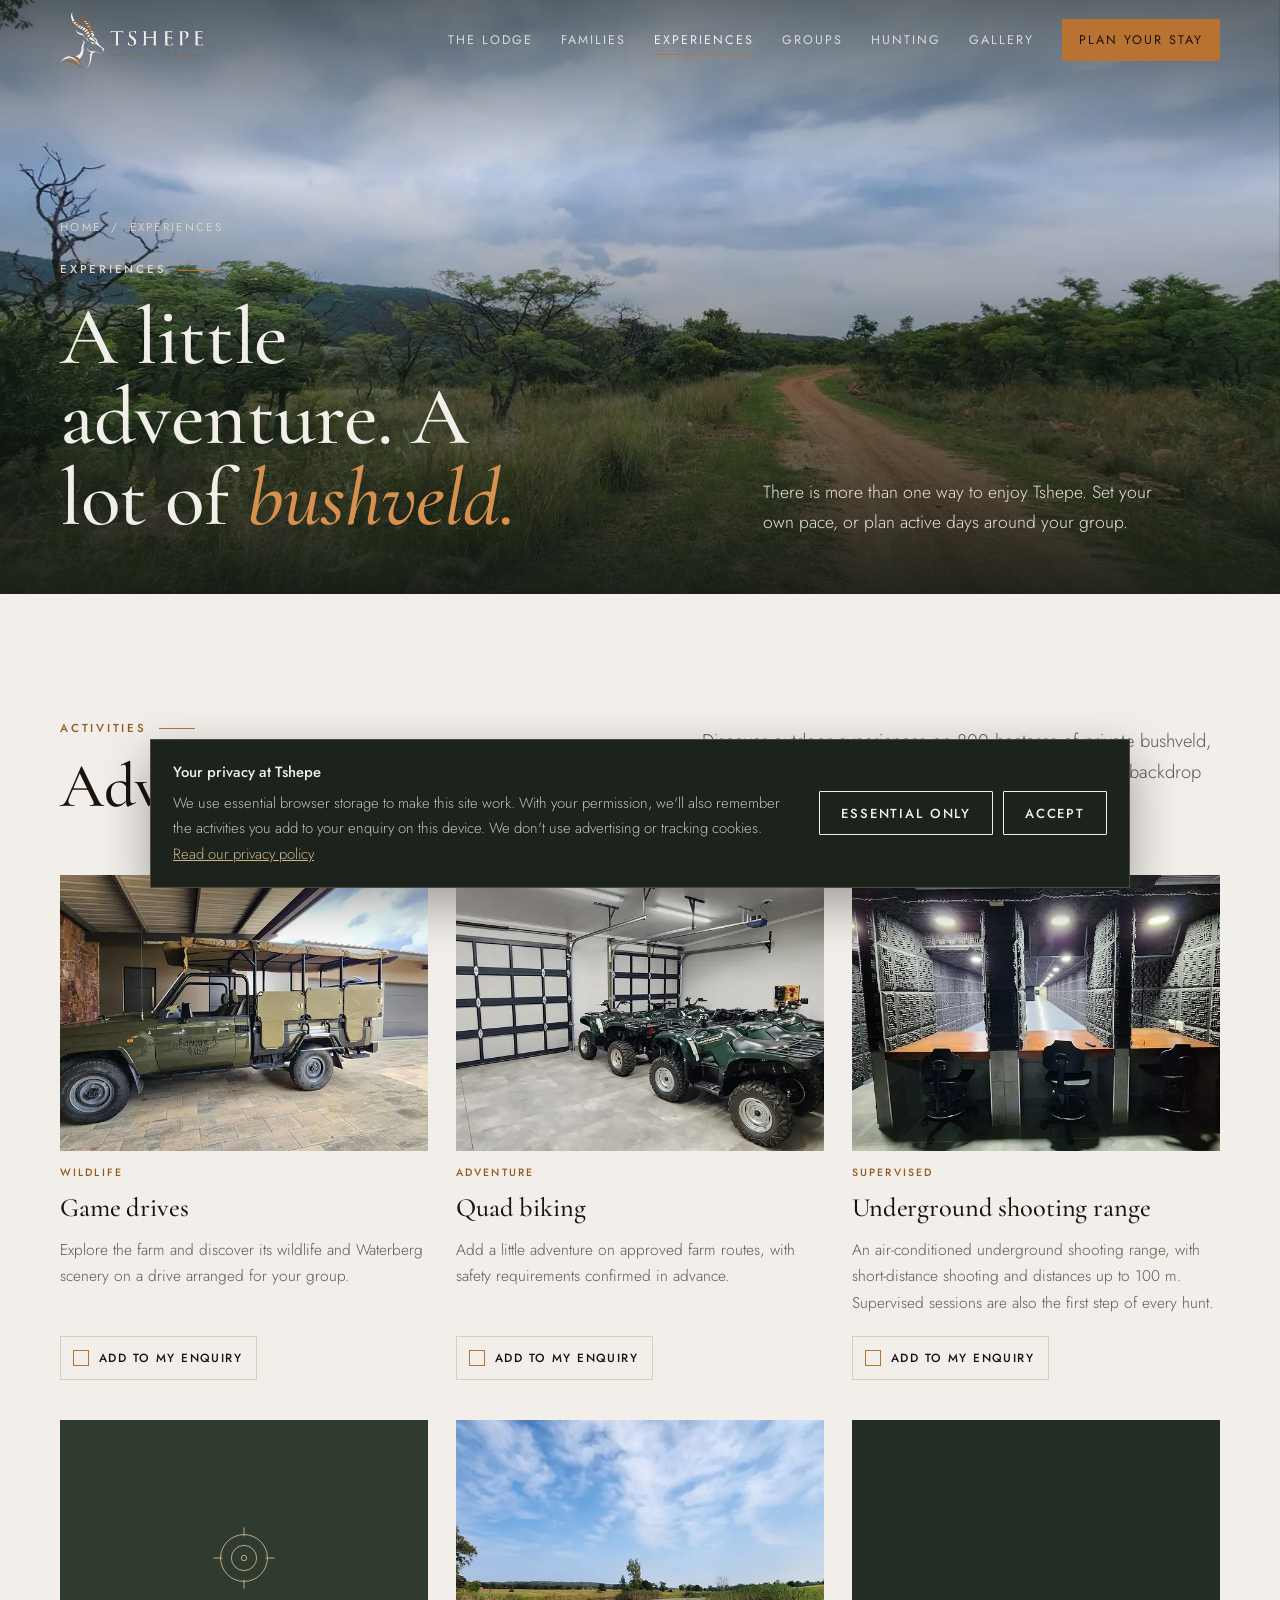
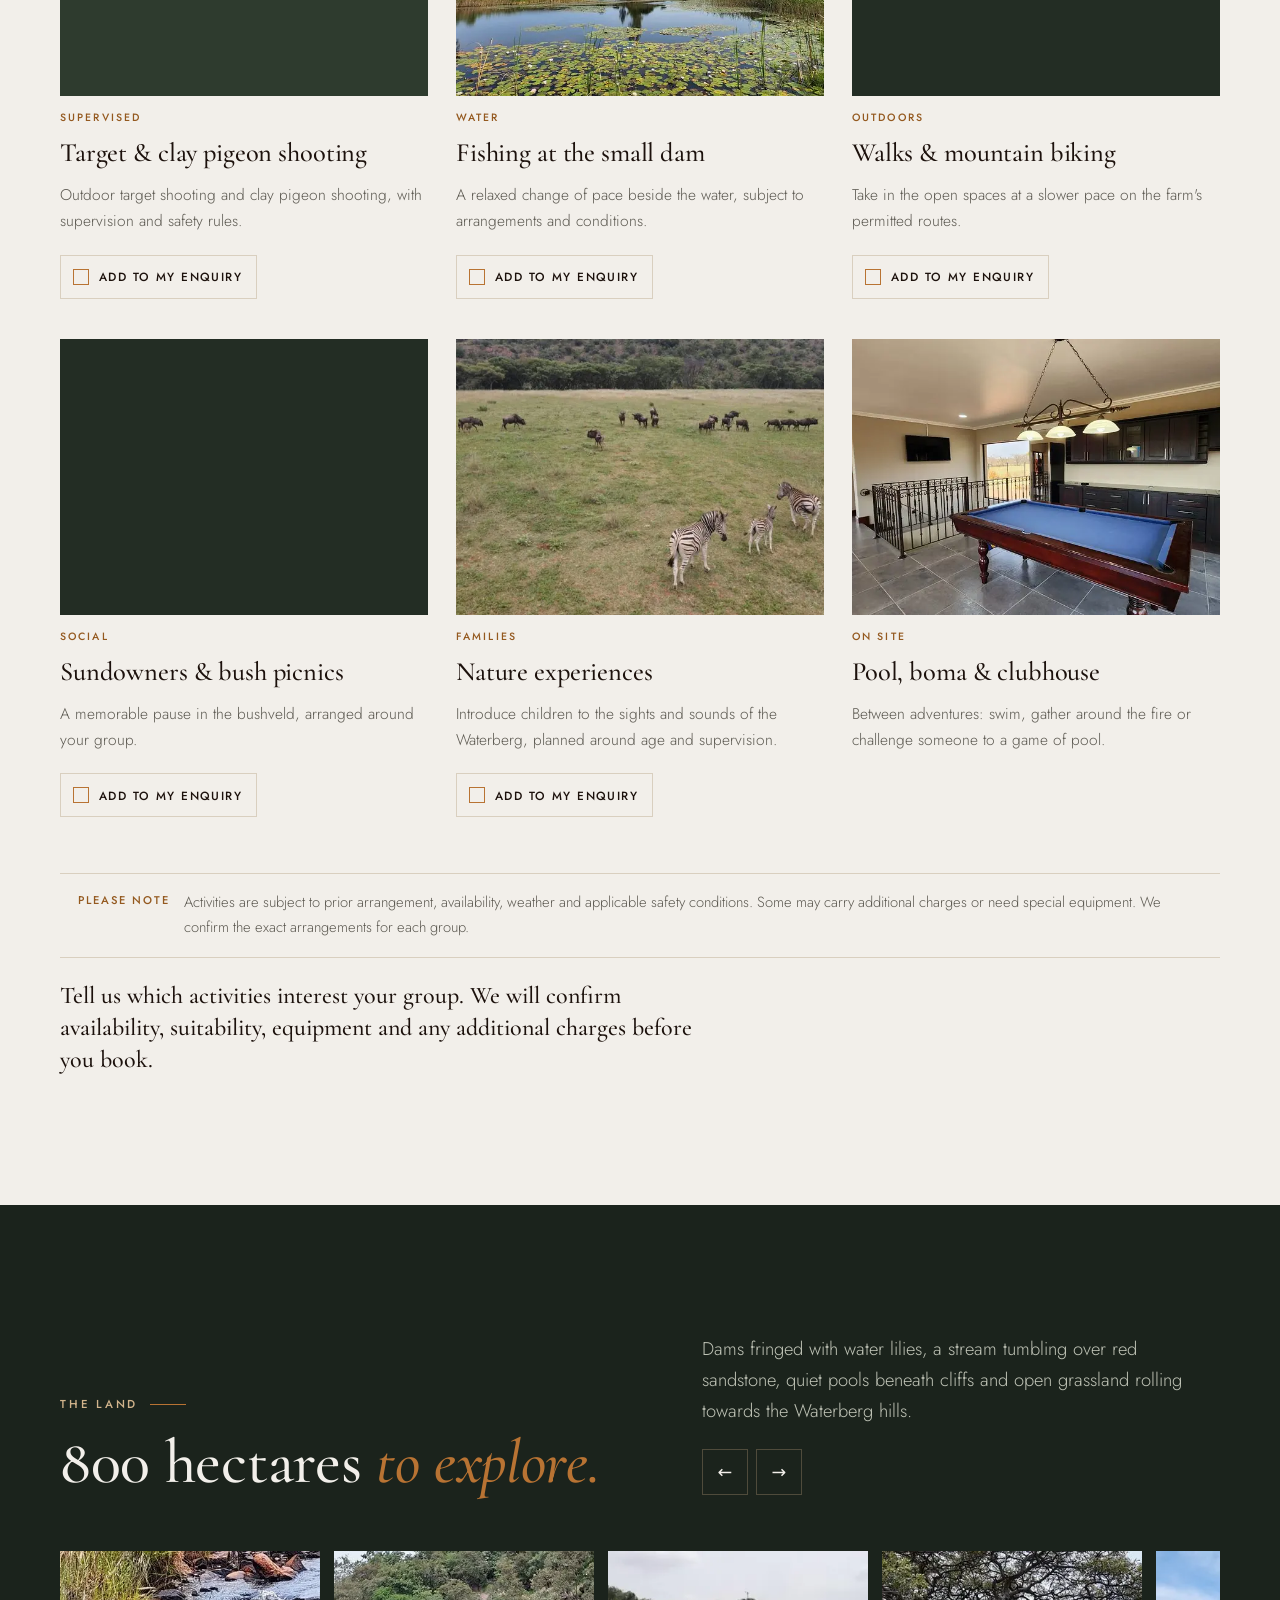
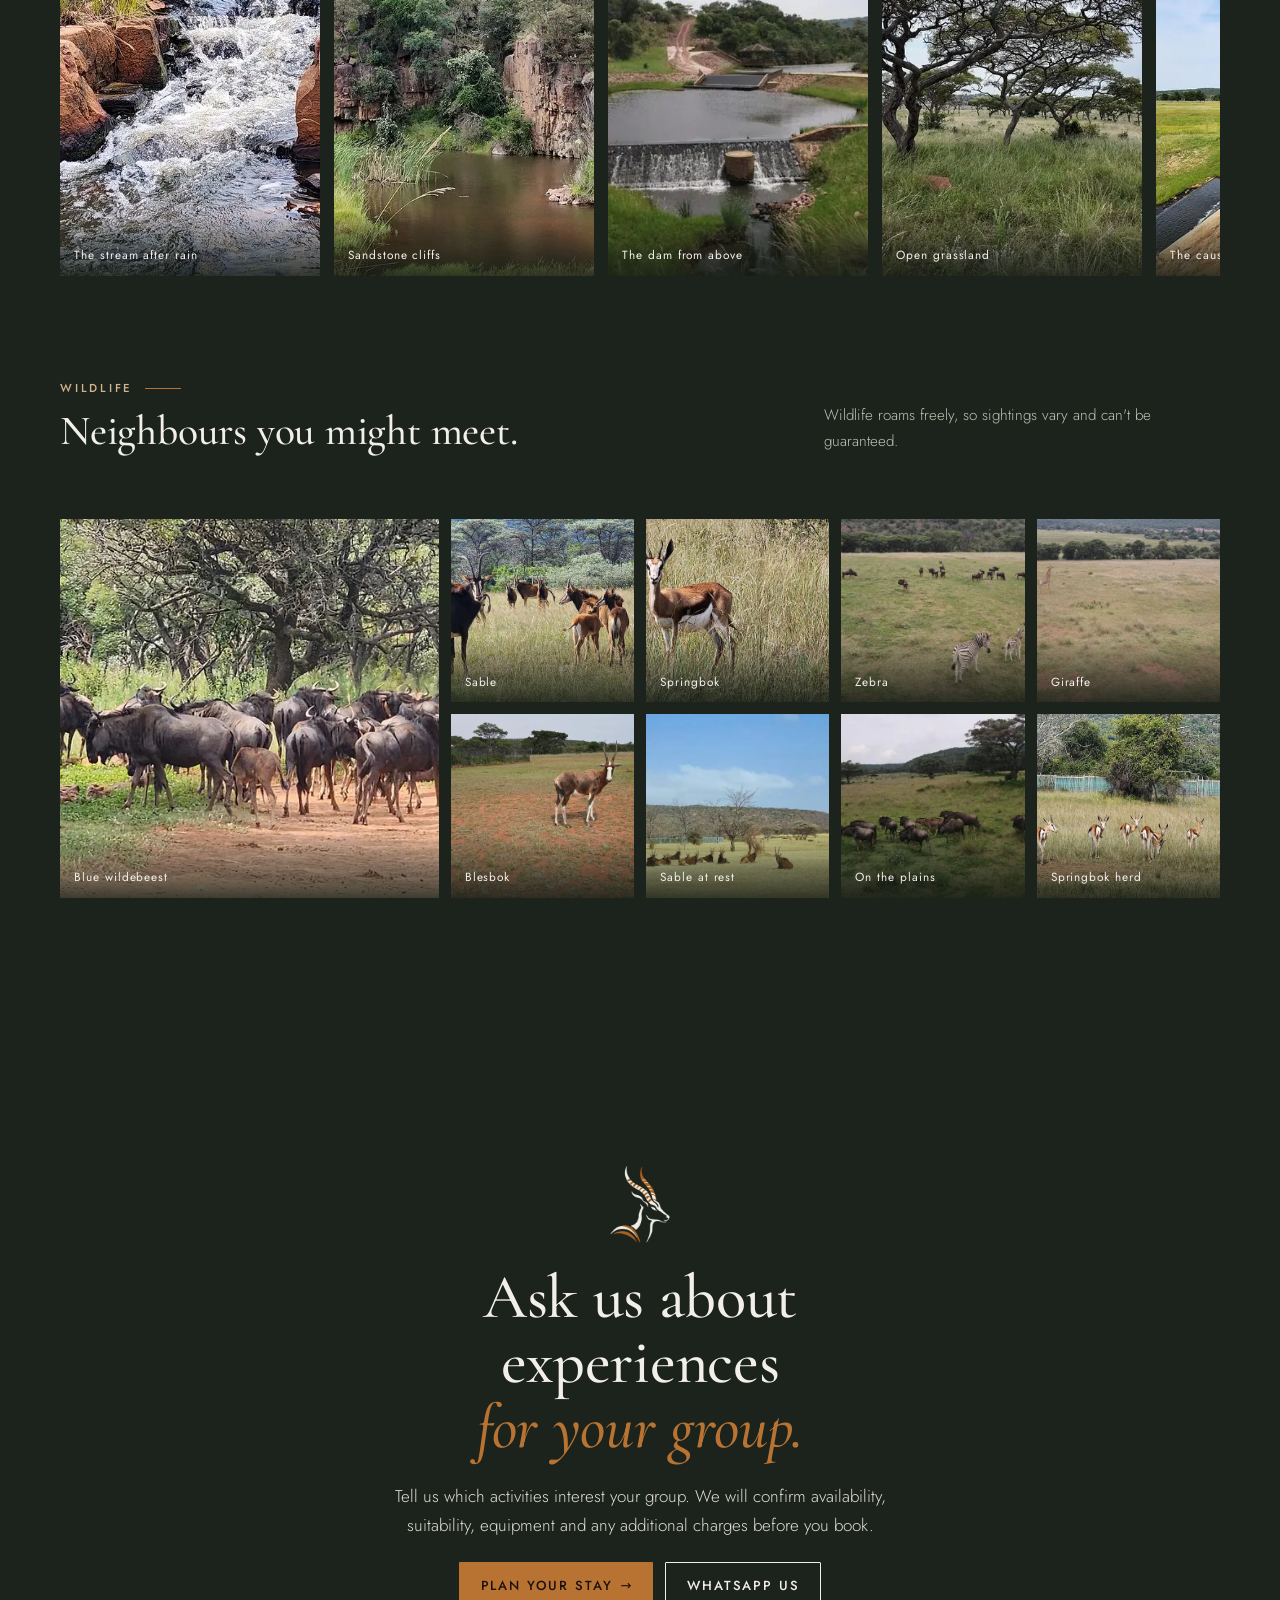
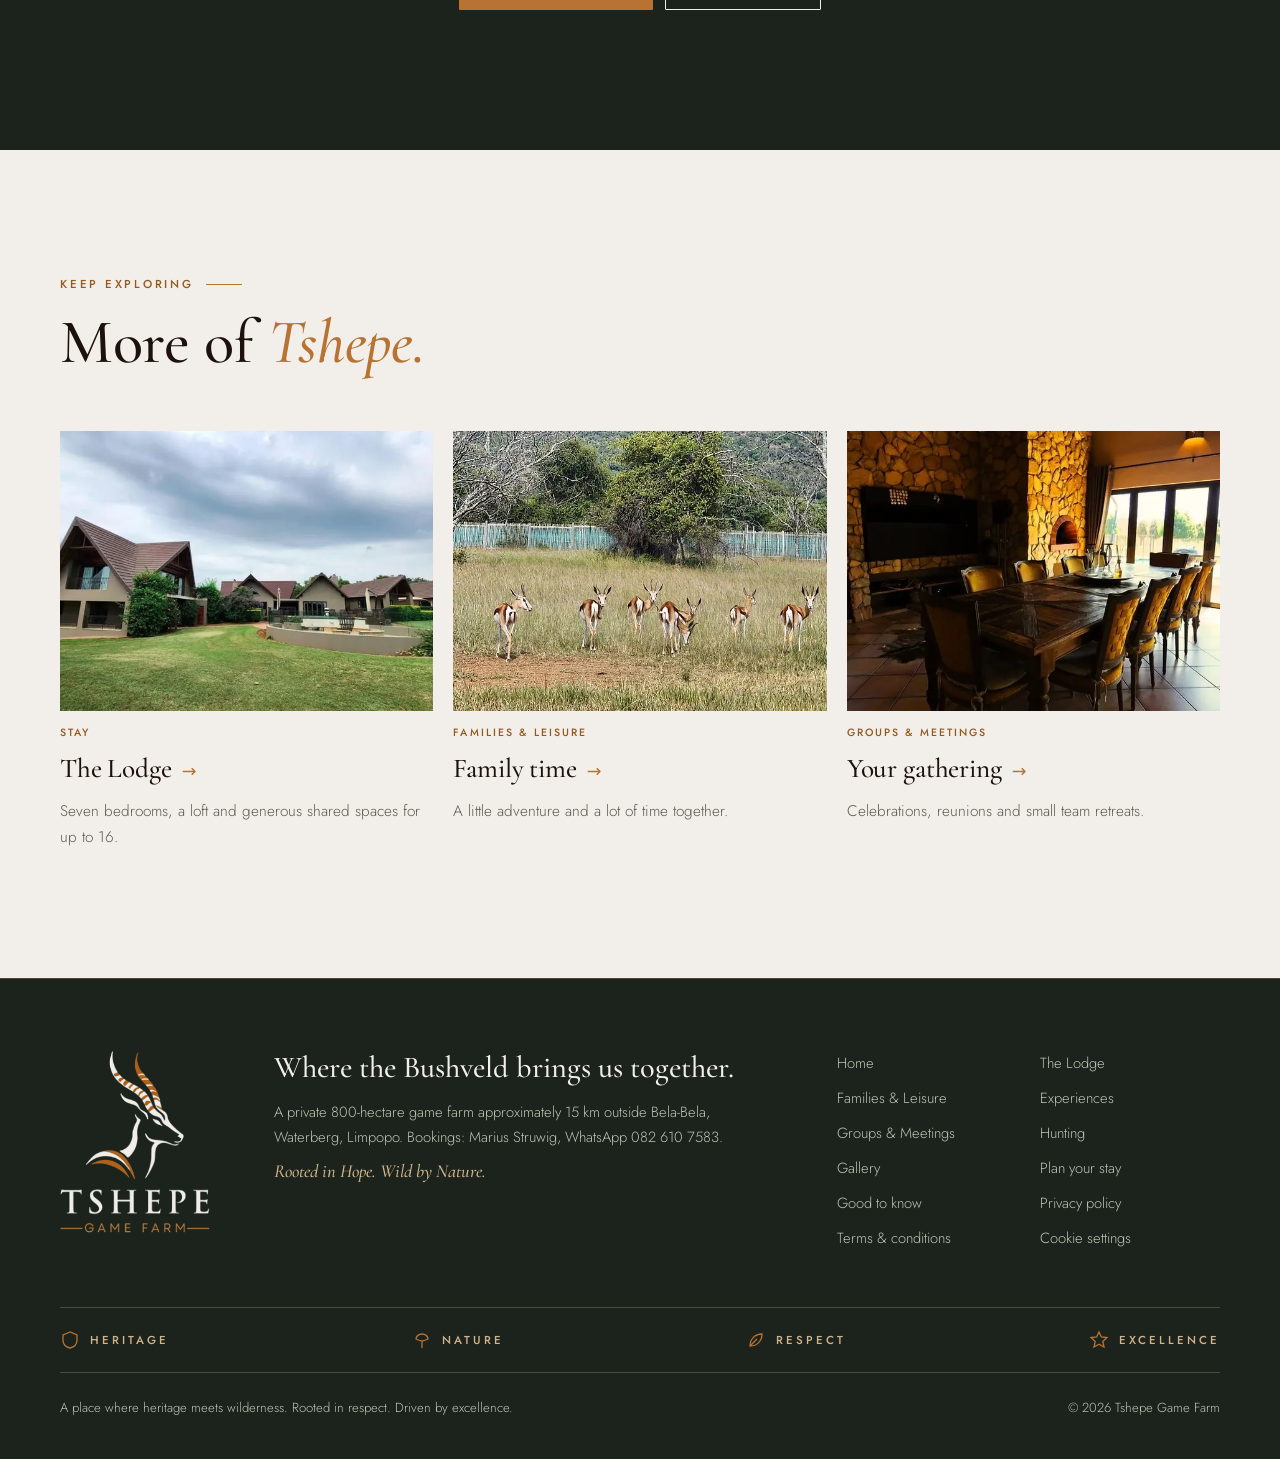
==== commit 5ca2cc36: "Add files via upload" ====
--- a/experiences.html
+++ b/experiences.html
@@ -5,13 +5,13 @@
 <meta name="viewport" content="width=device-width, initial-scale=1, viewport-fit=cover">
 <title>Bushveld Experiences | Tshepe Game Farm</title>
 <meta name="description" content="Explore game drives, quad biking, fishing, sundowners and other Tshepe experiences. Confirm suitability, availability and charges before your stay.">
-<link rel="canonical" href="https://tshepe.netlify.app/experiences.html">
+<link rel="canonical" href="https://www.tshepegamefarm.co.za/experiences.html">
 <meta property="og:type" content="website">
 <meta property="og:site_name" content="Tshepe Game Farm">
 <meta property="og:title" content="Bushveld Experiences | Tshepe Game Farm">
 <meta property="og:description" content="Explore game drives, quad biking, fishing, sundowners and other Tshepe experiences. Confirm suitability, availability and charges before your stay.">
-<meta property="og:url" content="https://tshepe.netlify.app/experiences.html">
-<meta property="og:image" content="https://tshepe.netlify.app/img/og/og-experiences.jpg">
+<meta property="og:url" content="https://www.tshepegamefarm.co.za/experiences.html">
+<meta property="og:image" content="https://www.tshepegamefarm.co.za/img/og/og-experiences.jpg">
 <meta property="og:image:width" content="1200">
 <meta property="og:image:height" content="630">
 <meta property="og:image:alt" content="The open game-viewing vehicle at Tshepe Game Farm">
@@ -19,7 +19,7 @@
 <meta name="twitter:card" content="summary_large_image">
 <meta name="twitter:title" content="Bushveld Experiences | Tshepe Game Farm">
 <meta name="twitter:description" content="Explore game drives, quad biking, fishing, sundowners and other Tshepe experiences. Confirm suitability, availability and charges before your stay.">
-<meta name="twitter:image" content="https://tshepe.netlify.app/img/og/og-experiences.jpg">
+<meta name="twitter:image" content="https://www.tshepegamefarm.co.za/img/og/og-experiences.jpg">
 <meta name="theme-color" content="#2e3b2e">
 <link rel="preload" href="assets/fonts/jost-300.woff2" as="font" type="font/woff2" crossorigin>
 <link rel="preload" href="assets/fonts/cormorant-garamond-500.woff2" as="font" type="font/woff2" crossorigin>
